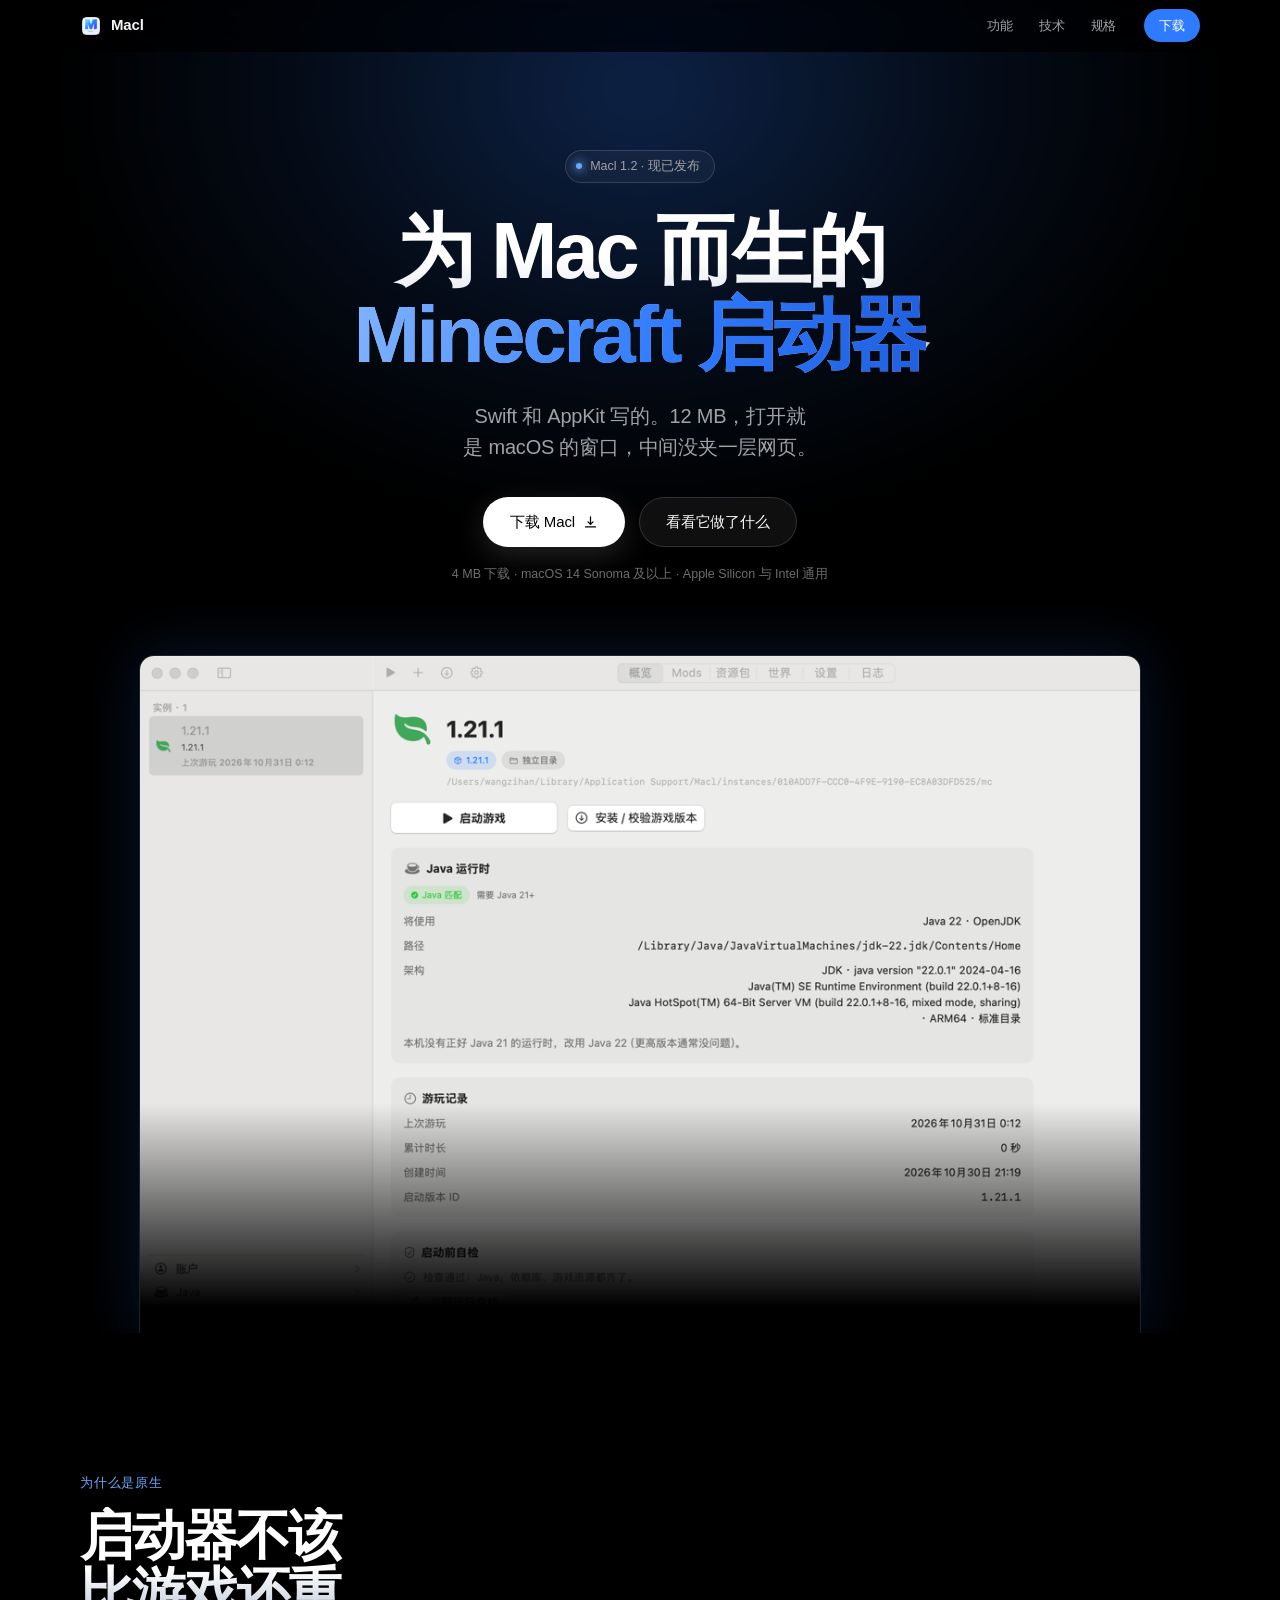
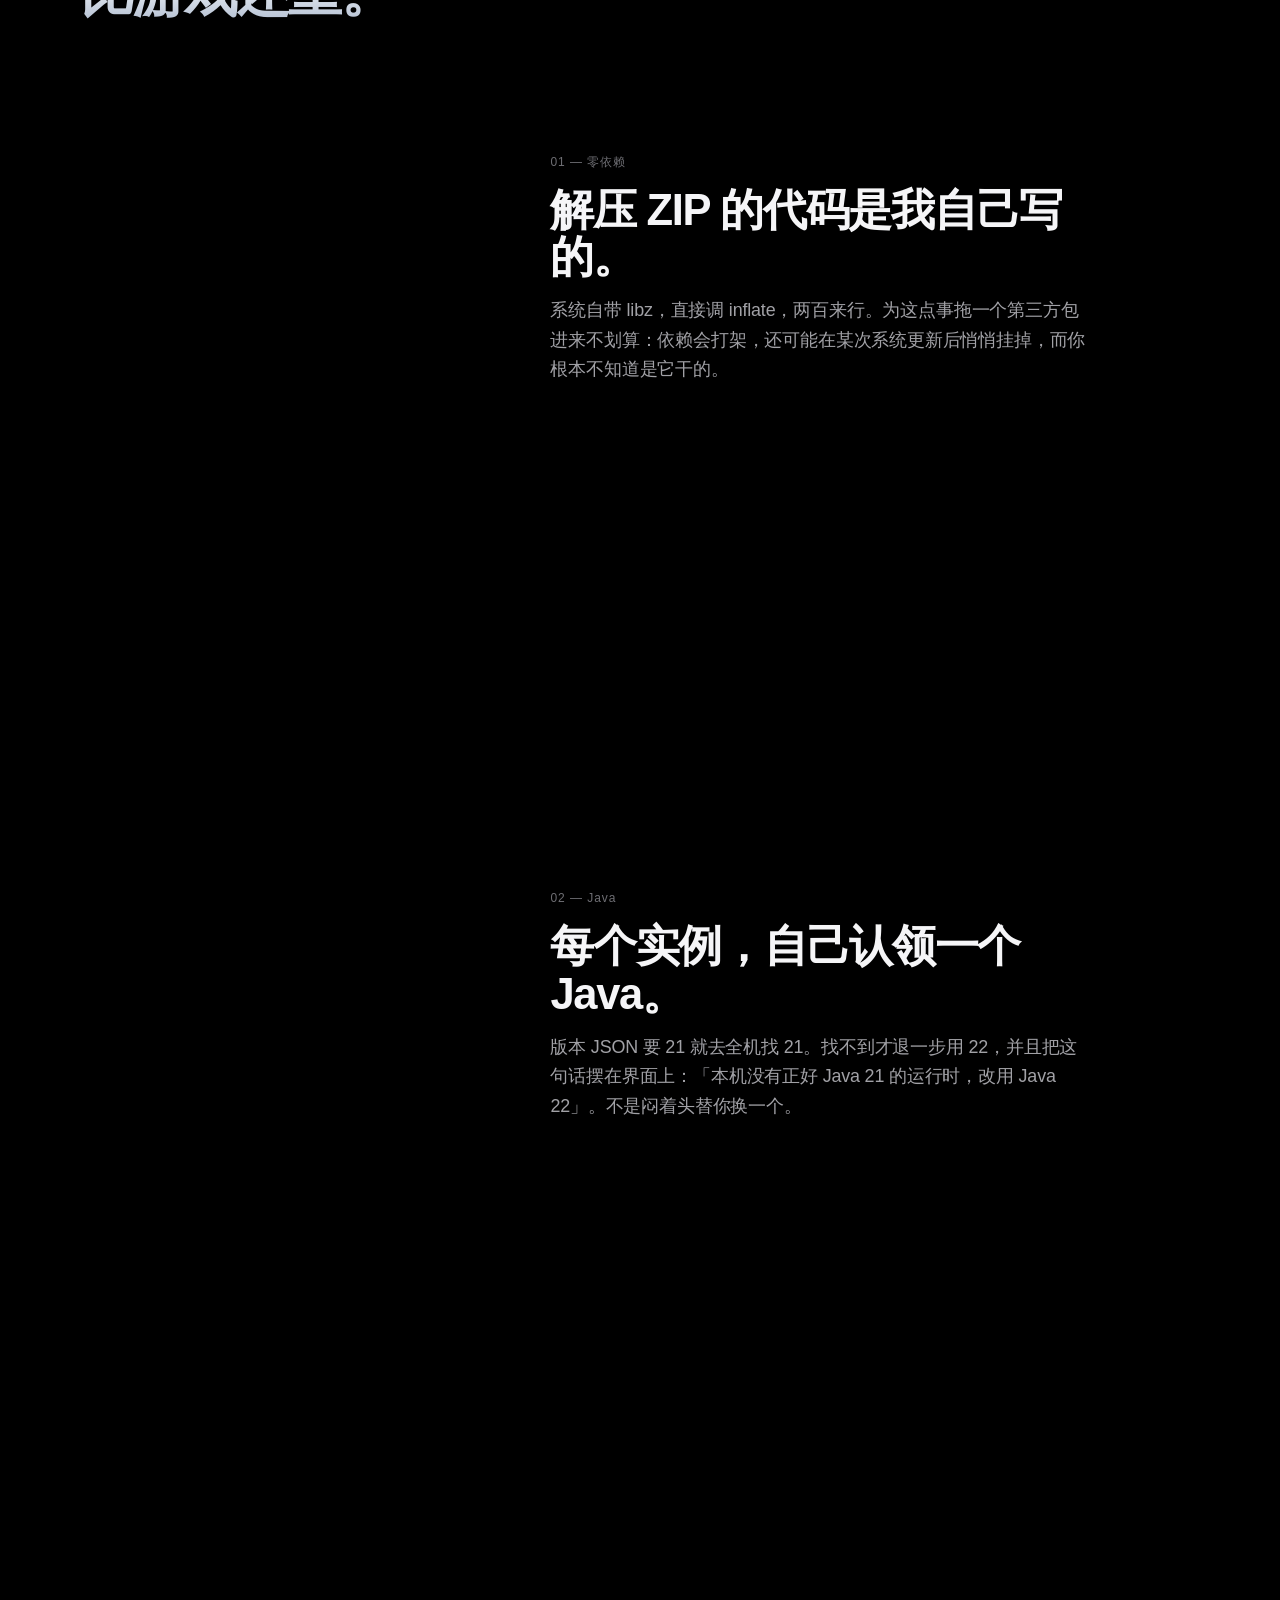
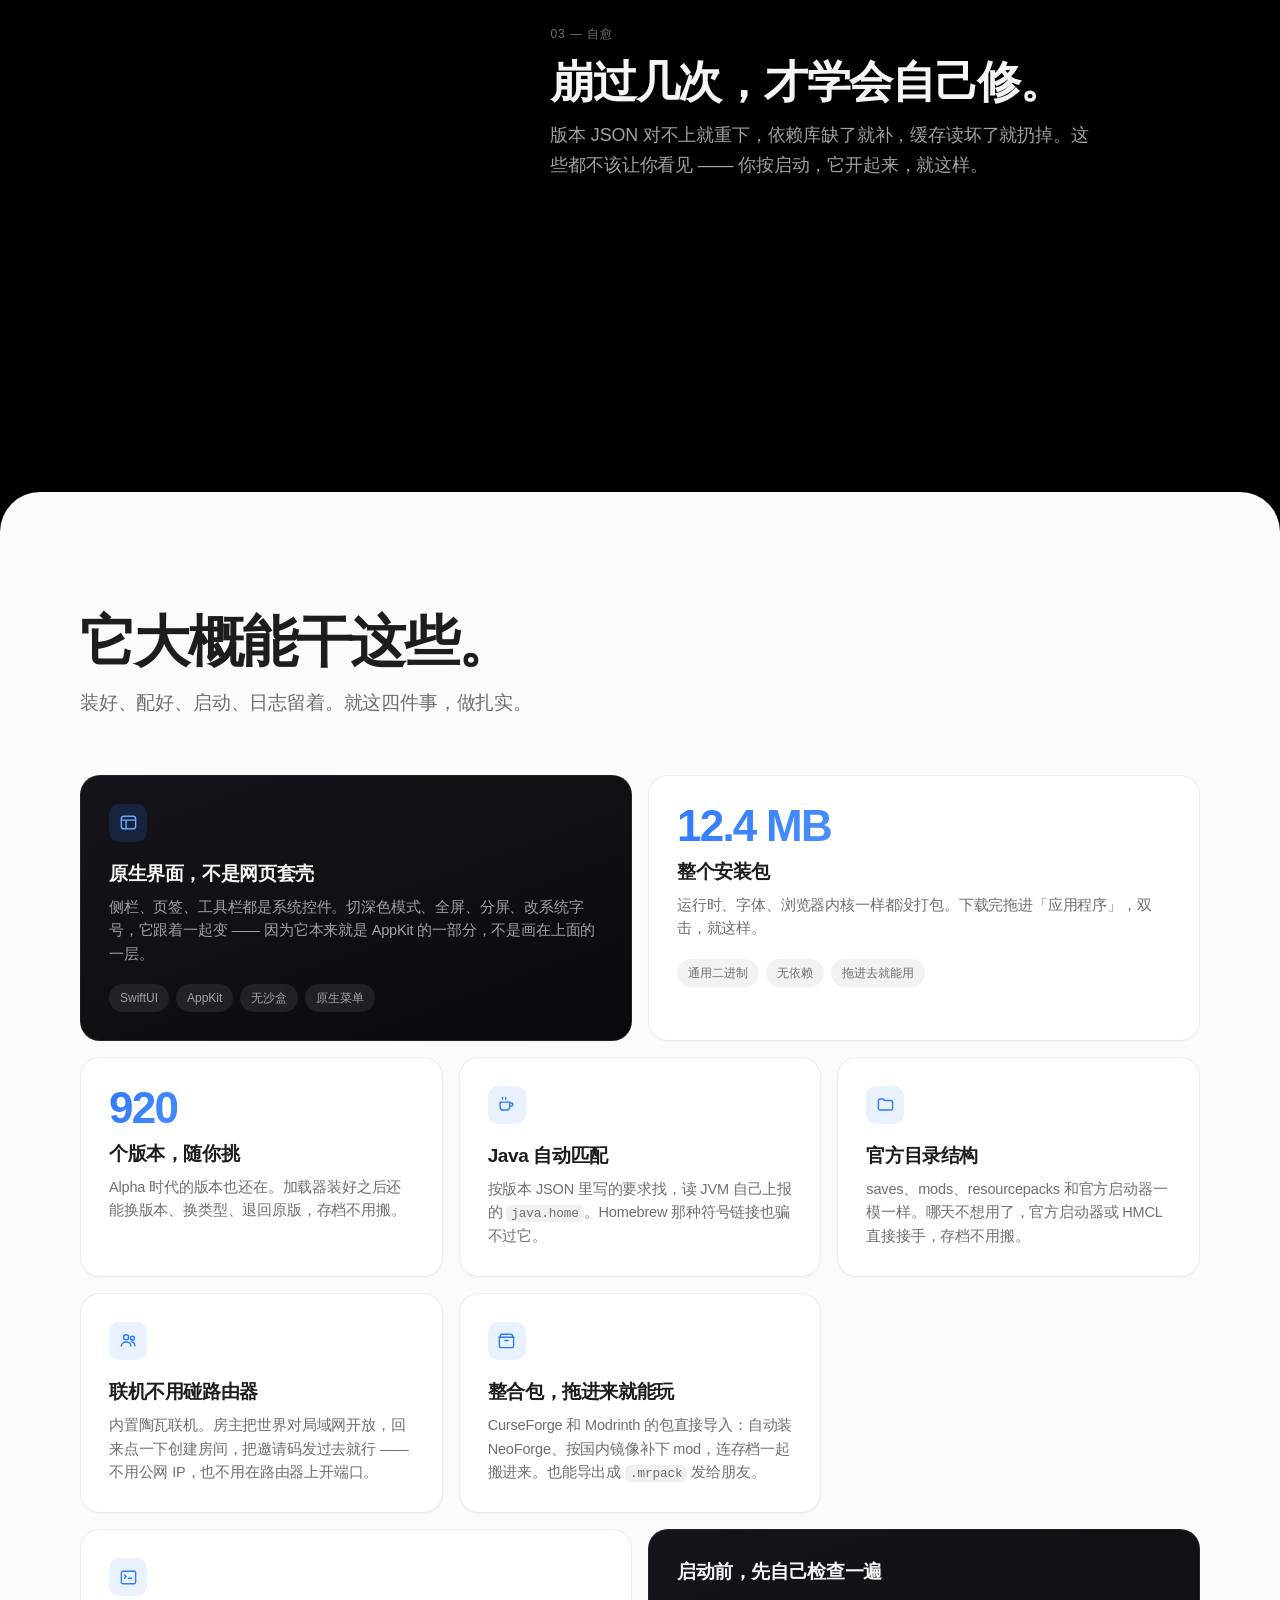
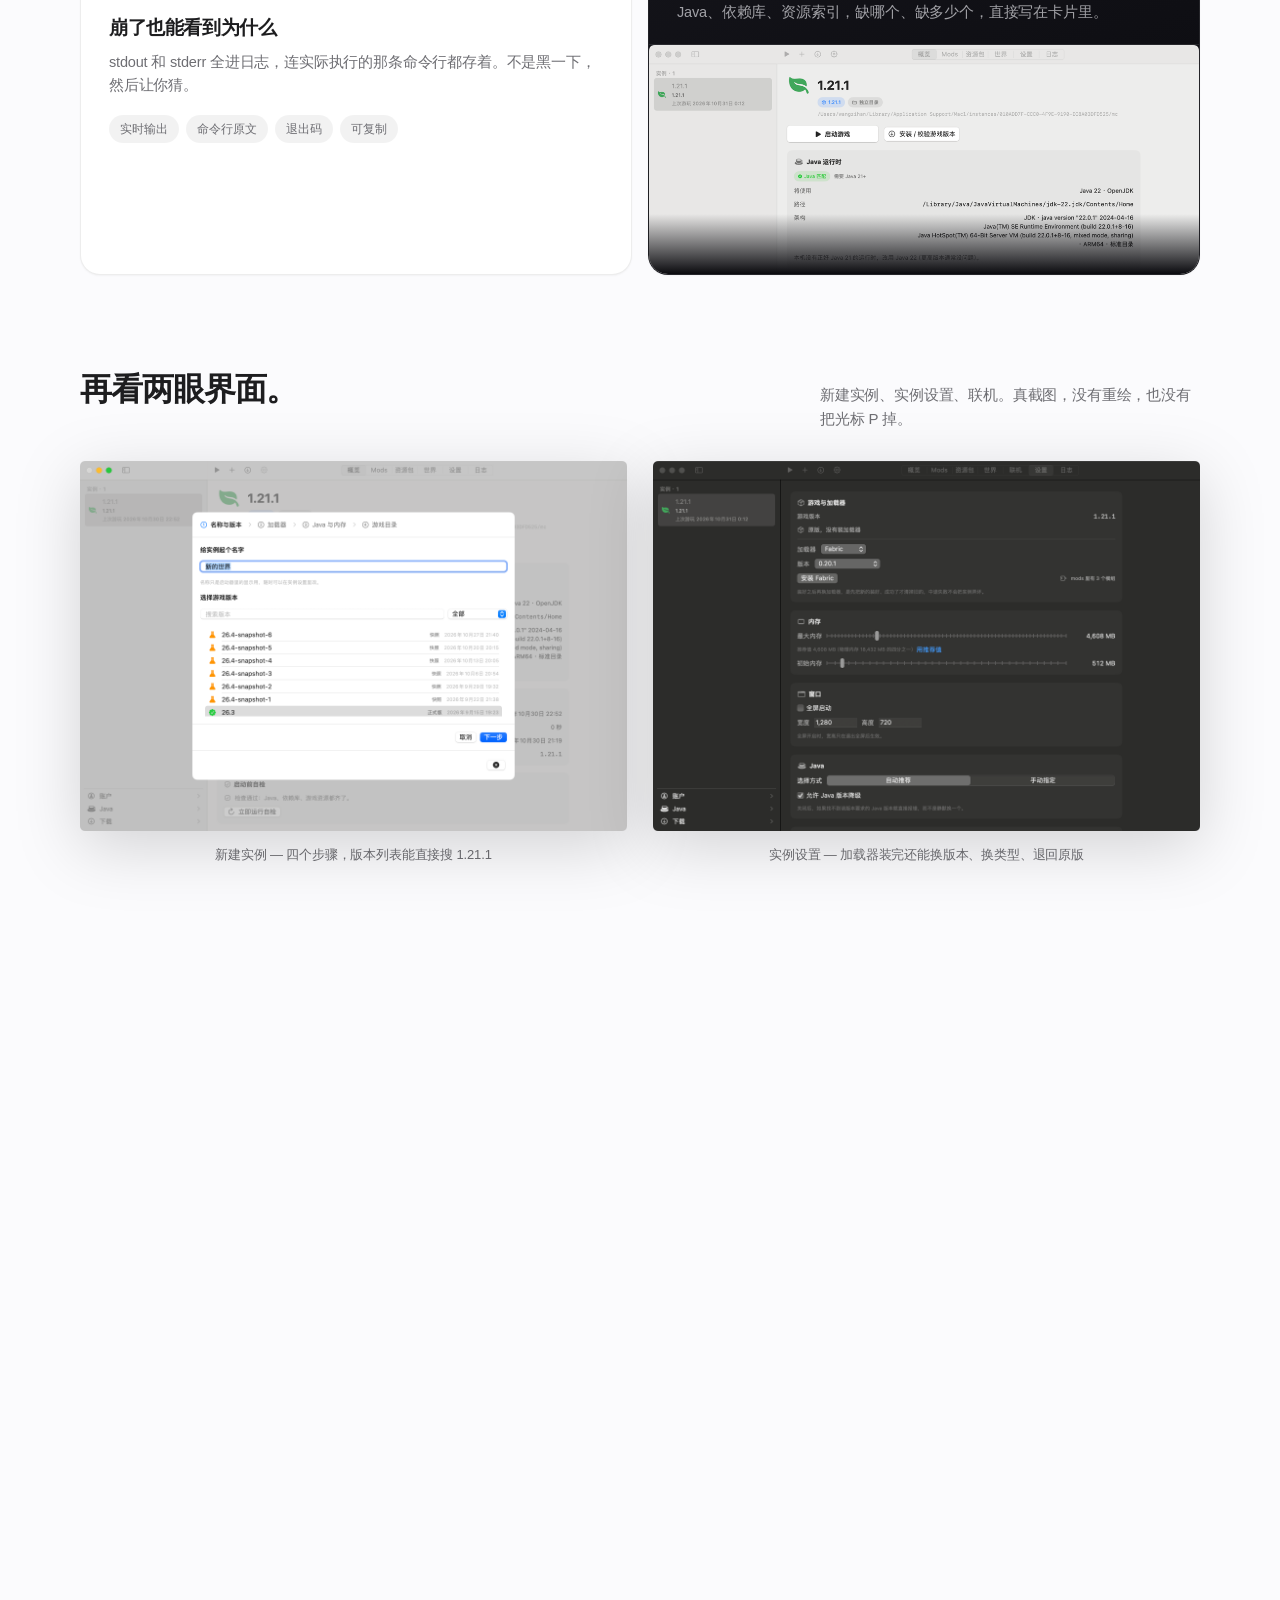
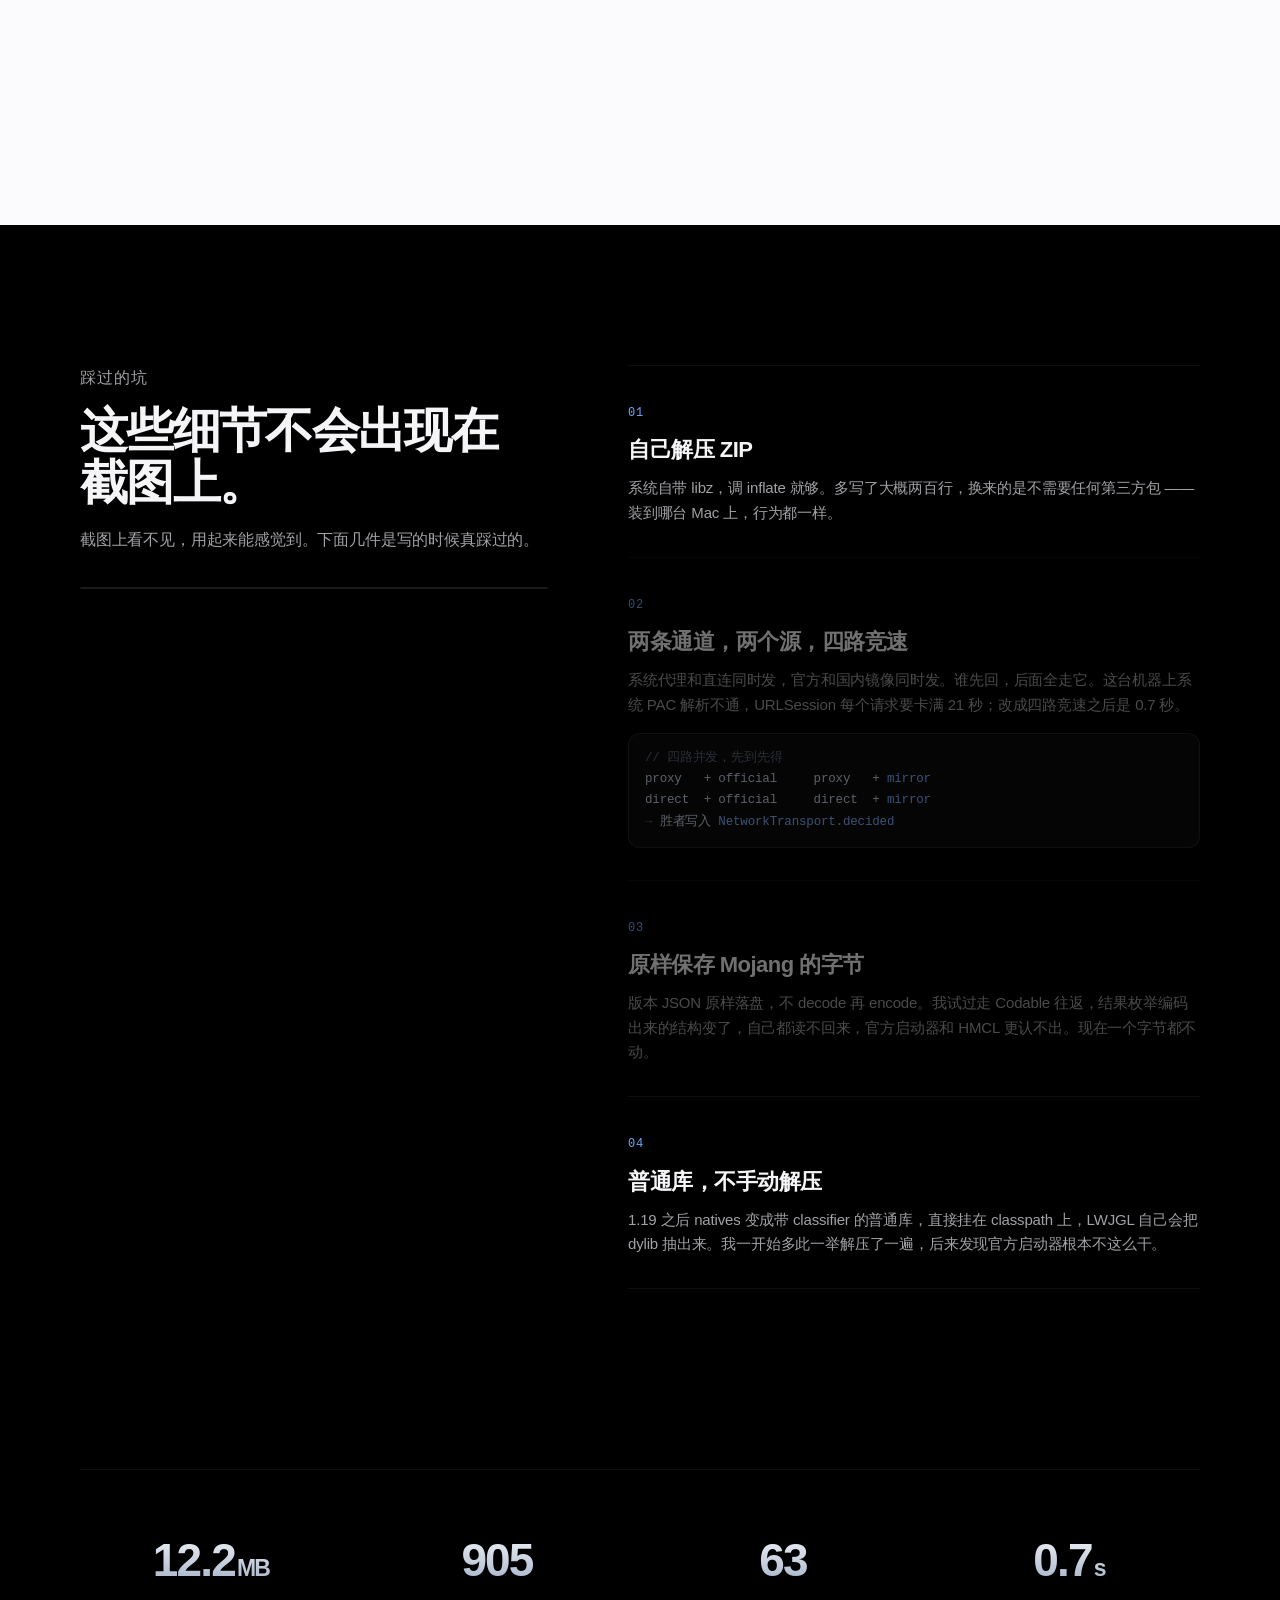
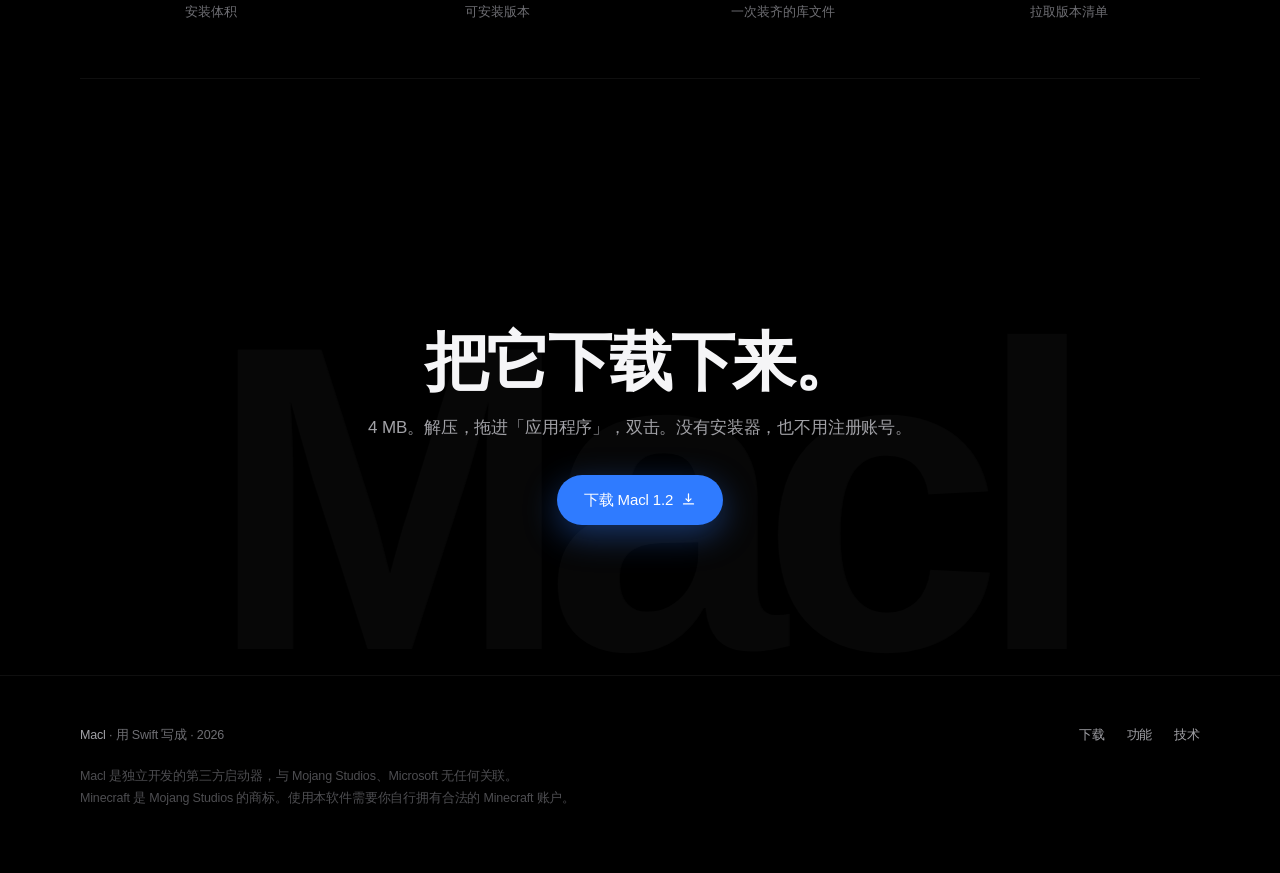
==== index.html @ edbc3cf9 "发 1.2：整合包导入导出、国内下载链路重做、负种子崩溃修复 - 新增整合包导入（CurseForge zip / Modrinth mrpack）与导出（备份 zip / .mrpack） - 依赖" ====
<!DOCTYPE html>
<html lang="zh-CN" class="no-js">
<head>
<meta charset="utf-8">
<script>document.documentElement.classList.remove("no-js");</script>
<meta name="viewport" content="width=device-width, initial-scale=1">
<title>Macl — 为 Mac 而生的 Minecraft 启动器</title>
<meta name="description" content="Mac 上的 Minecraft 启动器，Swift + AppKit 写的。12 MB，自动配 Java，官方与国内镜像双源下载。">
<meta name="theme-color" content="#000000">
<meta property="og:title" content="Macl — 为 Mac 而生的 Minecraft 启动器">
<meta property="og:description" content="Swift 和 AppKit 写的，12 MB。下载解压就能用。">
<meta property="og:image" content="https://apple-pc.github.io/macl/assets/icon.png">
<meta property="og:url" content="https://apple-pc.github.io/macl/">
<link rel="canonical" href="https://apple-pc.github.io/macl/">
<meta property="og:type" content="website">
<link rel="icon" href="assets/icon.png">
<link rel="apple-touch-icon" href="assets/icon.png">
<link rel="stylesheet" href="assets/style.css?v=4">
</head>
<body>

<nav class="nav" id="nav">
  <div class="wrap">
    <a class="nav-brand" href="./">
      <img src="assets/icon.png" alt="Macl 图标">
      <span>Macl</span>
    </a>
    <div class="nav-links">
      <a href="#features">功能</a>
      <a href="#tech">技术</a>
      <a href="#numbers">规格</a>
    </div>
    <a class="nav-cta" href="download/">下载</a>
  </div>
</nav>

<!-- ============================================================ 首屏 -->
<header class="hero">
  <div class="hero-glow"></div>

  <div class="wrap">
    <div class="hero-inner">
      <span class="badge rise" style="--d:0ms"><i class="dot"></i>Macl 1.2 · 现已发布</span>
      <h1 class="rise" style="--d:80ms">为 Mac 而生的<br><em>Minecraft 启动器</em></h1>
      <p class="lede rise" style="--d:170ms">
        Swift 和 AppKit 写的。12 MB，打开就是 macOS 的窗口，中间没夹一层网页。
      </p>
      <div class="hero-actions rise" style="--d:260ms">
        <a class="btn btn-primary" href="download/">
          下载 Macl
          <svg viewBox="0 0 24 24" fill="none" stroke="currentColor" stroke-width="2" stroke-linecap="round" stroke-linejoin="round"><path d="M12 3v12m0 0 4-4m-4 4-4-4"/><path d="M4 19h16"/></svg>
        </a>
        <a class="btn btn-ghost" href="#features">看看它做了什么</a>
      </div>
      <p class="hero-meta rise" style="--d:340ms">4 MB 下载 · macOS 14 Sonoma 及以上 · Apple Silicon 与 Intel 通用</p>
    </div>
  </div>

  <div class="hero-stage">
    <div class="app-window">
      <img src="assets/shot-overview.png" width="2240" height="1516"
           alt="Macl 实例概览界面：启动按钮、Java 运行时状态与启动前自检">
    </div>
  </div>
</header>

<!-- ============================================================ 大字陈述 -->
<section class="statement">
  <div class="wrap">
    <div class="statement-sticky">
      <p class="kicker">为什么是原生</p>
      <h2>启动器不该<br>比游戏还重。</h2>
    </div>

    <div class="claims">
      <article class="claim" data-reveal>
        <span class="num">01 — 零依赖</span>
        <h3>解压 ZIP 的代码是我自己写的。</h3>
        <p>系统自带 libz，直接调 inflate，两百来行。为这点事拖一个第三方包进来不划算：依赖会打架，还可能在某次系统更新后悄悄挂掉，而你根本不知道是它干的。</p>
      </article>

      <article class="claim" data-reveal>
        <span class="num">02 — Java</span>
        <h3>每个实例，自己认领一个 Java。</h3>
        <p>版本 JSON 要 21 就去全机找 21。找不到才退一步用 22，并且把这句话摆在界面上：「本机没有正好 Java 21 的运行时，改用 Java 22」。不是闷着头替你换一个。</p>
      </article>

      <article class="claim" data-reveal>
        <span class="num">03 — 自愈</span>
        <h3>崩过几次，才学会自己修。</h3>
        <p>版本 JSON 对不上就重下，依赖库缺了就补，缓存读坏了就扔掉。这些都不该让你看见 —— 你按启动，它开起来，就这样。</p>
      </article>
    </div>
  </div>
</section>

<!-- ============================================================ 功能 -->
<section class="features" id="features">
  <div class="wrap">
    <h2 data-reveal>它大概能干这些。</h2>
    <p class="sub" data-reveal style="--delay:80ms">
      装好、配好、启动、日志留着。就这四件事，做扎实。
    </p>

    <div class="bento">
      <article class="card card-wide dark" data-reveal>
        <div class="card-ico">
          <svg viewBox="0 0 24 24" fill="none" stroke="currentColor" stroke-width="1.8" stroke-linecap="round"><rect x="3" y="4" width="18" height="16" rx="3"/><path d="M3 9h18M9 9v11"/></svg>
        </div>
        <h3>原生界面，不是网页套壳</h3>
        <p class="card-text">
          侧栏、页签、工具栏都是系统控件。切深色模式、全屏、分屏、改系统字号，它跟着一起变 ——
          因为它本来就是 AppKit 的一部分，不是画在上面的一层。
        </p>
        <div class="tag-row">
          <span class="tag">SwiftUI</span>
          <span class="tag">AppKit</span>
          <span class="tag">无沙盒</span>
          <span class="tag">原生菜单</span>
        </div>
      </article>

      <article class="card card-wide" data-reveal style="--delay:80ms">
        <div class="card-num"><span data-target="12.4" data-decimals="1">0</span> MB</div>
        <h3>整个安装包</h3>
        <p class="card-text">
          运行时、字体、浏览器内核一样都没打包。下载完拖进「应用程序」，双击，就这样。
        </p>
        <div class="tag-row">
          <span class="tag">通用二进制</span>
          <span class="tag">无依赖</span>
          <span class="tag">拖进去就能用</span>
        </div>
      </article>

      <article class="card" data-reveal>
        <div class="card-num"><span data-target="921">0</span></div>
        <h3>个版本，随你挑</h3>
        <p class="card-text">Alpha 时代的版本也还在。加载器装好之后还能换版本、换类型、退回原版，存档不用搬。</p>
      </article>

      <article class="card" data-reveal style="--delay:80ms">
        <div class="card-ico">
          <svg viewBox="0 0 24 24" fill="none" stroke="currentColor" stroke-width="1.8" stroke-linecap="round" stroke-linejoin="round"><path d="M4 9h12v6a4 4 0 0 1-4 4H8a4 4 0 0 1-4-4V9Z"/><path d="M16 10h2a2 2 0 1 1 0 4h-2"/><path d="M7 3v2M11 3v2"/></svg>
        </div>
        <h3>Java 自动匹配</h3>
        <p class="card-text">按版本 JSON 里写的要求找，读 JVM 自己上报的 <code>java.home</code>。Homebrew 那种符号链接也骗不过它。</p>
      </article>

      <article class="card" data-reveal style="--delay:160ms">
        <div class="card-ico">
          <svg viewBox="0 0 24 24" fill="none" stroke="currentColor" stroke-width="1.8" stroke-linecap="round" stroke-linejoin="round"><path d="M3 7a2 2 0 0 1 2-2h4l2 2h8a2 2 0 0 1 2 2v8a2 2 0 0 1-2 2H5a2 2 0 0 1-2-2V7Z"/></svg>
        </div>
        <h3>官方目录结构</h3>
        <p class="card-text">saves、mods、resourcepacks 和官方启动器一模一样。哪天不想用了，官方启动器或 HMCL 直接接手，存档不用搬。</p>
      </article>

      <article class="card" data-reveal style="--delay:160ms">
        <div class="card-ico">
          <svg viewBox="0 0 24 24" fill="none" stroke="currentColor" stroke-width="1.8" stroke-linecap="round" stroke-linejoin="round"><circle cx="9" cy="8" r="3.2"/><path d="M3 19c0-3 2.7-5 6-5s6 2 6 5"/><circle cx="17" cy="9" r="2.4"/><path d="M15.5 13.6c2.8.3 4.5 2.2 4.5 4.9"/></svg>
        </div>
        <h3>联机不用碰路由器</h3>
        <p class="card-text">内置陶瓦联机。房主把世界对局域网开放，回来点一下创建房间，把邀请码发过去就行 —— 不用公网 IP，也不用在路由器上开端口。</p>
      </article>

      <article class="card" data-reveal style="--delay:160ms">
        <div class="card-ico">
          <svg viewBox="0 0 24 24" fill="none" stroke="currentColor" stroke-width="1.8" stroke-linecap="round" stroke-linejoin="round"><path d="M21 8v11a2 2 0 0 1-2 2H5a2 2 0 0 1-2-2V8"/><path d="M3 8l2.5-4h13L21 8"/><path d="M3 8h18"/><path d="M10 12h4"/></svg>
        </div>
        <h3>整合包，拖进来就能玩</h3>
        <p class="card-text">CurseForge 和 Modrinth 的包直接导入：自动装 NeoForge、按国内镜像补下 mod，连存档一起搬进来。也能导出成 <code>.mrpack</code> 发给朋友。</p>
      </article>

      <article class="card card-wide" data-reveal>
        <div class="card-ico">
          <svg viewBox="0 0 24 24" fill="none" stroke="currentColor" stroke-width="1.8" stroke-linecap="round" stroke-linejoin="round"><rect x="3" y="4" width="18" height="16" rx="2"/><path d="m7 9 2 2-2 2M12 13h4"/></svg>
        </div>
        <h3>崩了也能看到为什么</h3>
        <p class="card-text">stdout 和 stderr 全进日志，连实际执行的那条命令行都存着。不是黑一下，然后让你猜。</p>
        <div class="tag-row">
          <span class="tag">实时输出</span>
          <span class="tag">命令行原文</span>
          <span class="tag">退出码</span>
          <span class="tag">可复制</span>
        </div>
      </article>

      <article class="card card-wide dark" data-reveal style="--delay:80ms">
        <h3 style="margin-bottom:14px">启动前，先自己检查一遍</h3>
        <p class="card-text" style="margin-bottom:0">
          Java、依赖库、资源索引，缺哪个、缺多少个，直接写在卡片里。
        </p>
        <div class="card-shot">
          <img src="assets/shot-overview.png" width="2240" height="1516" alt="启动前自检" loading="lazy">
        </div>
      </article>
    </div>

    <div class="gallery">
      <div class="gallery-head">
        <h3 data-reveal>再看两眼界面。</h3>
        <p data-reveal style="--delay:70ms">新建实例、实例设置、联机。真截图，没有重绘，也没有把光标 P 掉。</p>
      </div>
      <div class="gallery-grid">
        <figure class="shot" data-reveal>
          <img src="assets/shot-versions.png" width="2240" height="1516"
               alt="新建实例向导：填写实例名称、选择游戏版本，列表同时显示快照与正式版" loading="lazy">
          <figcaption>新建实例 — 四个步骤，版本列表能直接搜 1.21.1</figcaption>
        </figure>
        <figure class="shot" data-reveal style="--delay:90ms">
          <img src="assets/shot-settings.png" width="2240" height="1516"
               alt="实例设置：顶部是游戏与加载器，可以更换加载器版本或移除；下面是内存、窗口、Java 与游戏目录" loading="lazy">
          <figcaption>实例设置 — 加载器装完还能换版本、换类型、退回原版</figcaption>
        </figure>
        <figure class="shot shot-wide" data-reveal>
          <img src="assets/shot-online.png" width="2240" height="1516"
               alt="联机页：创建房间、加入房间，以及两边版本要对得上的提示" loading="lazy">
          <figcaption>联机 — 陶瓦 P2P，不用公网 IP，也不用在路由器上开端口</figcaption>
        </figure>
      </div>
    </div>
  </div>
</section>

<!-- ============================================================ 技术 -->
<section class="tech" id="tech">
  <div class="wrap">
    <div class="tech-grid">
      <div class="tech-left">
        <p class="kicker">踩过的坑</p>
        <h2>这些细节不会出现在截图上。</h2>
        <p>截图上看不见，用起来能感觉到。下面几件是写的时候真踩过的。</p>
        <div class="tech-progress"><i></i></div>
      </div>

      <div class="tech-list">
        <article class="tech-item">
          <span class="idx">01</span>
          <h3>自己解压 ZIP</h3>
          <p>系统自带 libz，调 inflate 就够。多写了大概两百行，换来的是不需要任何第三方包 —— 装到哪台 Mac 上，行为都一样。</p>
        </article>

        <article class="tech-item">
          <span class="idx">02</span>
          <h3>两条通道，两个源，四路竞速</h3>
          <p>系统代理和直连同时发，官方和国内镜像同时发。谁先回，后面全走它。这台机器上系统 PAC 解析不通，URLSession 每个请求要卡满 21 秒；改成四路竞速之后是 0.7 秒。</p>
          <div class="code"><span class="c">// 四路并发，先到先得</span>
proxy   + official     proxy   + <span class="k">mirror</span>
direct  + official     direct  + <span class="k">mirror</span>
<span class="c">→</span> 胜者写入 <span class="k">NetworkTransport.decided</span></div>
        </article>

        <article class="tech-item">
          <span class="idx">03</span>
          <h3>原样保存 Mojang 的字节</h3>
          <p>版本 JSON 原样落盘，不 decode 再 encode。我试过走 Codable 往返，结果枚举编码出来的结构变了，自己都读不回来，官方启动器和 HMCL 更认不出。现在一个字节都不动。</p>
        </article>

        <article class="tech-item">
          <span class="idx">04</span>
          <h3>普通库，不手动解压</h3>
          <p>1.19 之后 natives 变成带 classifier 的普通库，直接挂在 classpath 上，LWJGL 自己会把 dylib 抽出来。我一开始多此一举解压了一遍，后来发现官方启动器根本不这么干。</p>
        </article>
      </div>
    </div>
  </div>
</section>

<!-- ============================================================ 数字 -->
<section class="numbers" id="numbers">
  <div class="wrap">
    <div class="num-grid">
      <div class="num-cell">
        <div class="v"><span data-target="12.4" data-decimals="1">0</span><small>MB</small></div>
        <div class="l">安装体积</div>
      </div>
      <div class="num-cell">
        <div class="v"><span data-target="921">0</span></div>
        <div class="l">可安装版本</div>
      </div>
      <div class="num-cell">
        <div class="v"><span data-target="64">0</span></div>
        <div class="l">一次装齐的库文件</div>
      </div>
      <div class="num-cell">
        <div class="v"><span data-target="0.7" data-decimals="1">0</span><small>s</small></div>
        <div class="l">拉取版本清单</div>
      </div>
    </div>
  </div>
</section>

<!-- ============================================================ CTA -->
<section class="cta">
  <div class="cta-watermark">Macl</div>
  <div class="wrap-narrow">
    <h2 data-reveal>把它下载下来。</h2>
    <p data-reveal style="--delay:80ms">4 MB。解压，拖进「应用程序」，双击。没有安装器，也不用注册账号。</p>
    <a class="btn btn-blue" href="download/" data-reveal style="--delay:150ms">
      下载 Macl 1.2
      <svg viewBox="0 0 24 24" fill="none" stroke="currentColor" stroke-width="2" stroke-linecap="round" stroke-linejoin="round"><path d="M12 3v12m0 0 4-4m-4 4-4-4"/><path d="M4 19h16"/></svg>
    </a>
  </div>
</section>

<footer class="footer">
  <div class="wrap">
    <div class="row">
      <div>
        <strong style="color:var(--dim);font-weight:500">Macl</strong> · 用 Swift 写成 · 2026
      </div>
      <div style="display:flex;gap:22px">
        <a href="download/">下载</a>
        <a href="#features">功能</a>
        <a href="#tech">技术</a>
      </div>
    </div>
    <p class="sep">
      Macl 是独立开发的第三方启动器，与 Mojang Studios、Microsoft 无任何关联。<br>
      Minecraft 是 Mojang Studios 的商标。使用本软件需要你自行拥有合法的 Minecraft 账户。
    </p>
  </div>
</footer>

<script src="assets/main.js?v=4" defer></script>
</body>
</html>
---- assets/style.css ----
/* ==========================================================================
   Macl — 站点样式
   深色为主，SF Pro / 苹方，大字号收紧字距，克制的动效。
   ========================================================================== */

:root {
  --black: #000;
  --near: #08080a;
  --panel: #0d0d10;
  --panel-2: #131318;
  --ink: #f5f5f7;
  --dim: #a1a1a6;
  --dimmer: #6e6e73;
  --blue: #2f7bff;
  --blue-soft: #6aa8ff;
  --line: rgba(255, 255, 255, 0.1);
  --line-soft: rgba(255, 255, 255, 0.06);
  --paper: #fbfbfd;
  --paper-ink: #1d1d1f;
  --paper-dim: #6e6e73;
  --radius: 20px;
  --ease: cubic-bezier(0.22, 1, 0.36, 1);
  --font: "SF Pro Display", "SF Pro Text", -apple-system, BlinkMacSystemFont,
    "PingFang SC", "Hiragino Sans GB", "Helvetica Neue", Arial, sans-serif;
  --mono: "SF Mono", ui-monospace, "JetBrains Mono", Menlo, monospace;
}

* { box-sizing: border-box; margin: 0; padding: 0; }

html {
  scroll-behavior: smooth;
  -webkit-text-size-adjust: 100%;
}

/* 固定导航高 52px，锚点跳转要留出位置 */
section[id], [id="java"] { scroll-margin-top: 76px; }

body {
  background: var(--black);
  color: var(--ink);
  font-family: var(--font);
  font-size: 17px;
  line-height: 1.5;
  letter-spacing: -0.01em;
  -webkit-font-smoothing: antialiased;
  -moz-osx-font-smoothing: grayscale;
  overflow-x: hidden;
}

::selection { background: rgba(47, 123, 255, 0.35); color: #fff; }

img { display: block; max-width: 100%; }
a { color: inherit; text-decoration: none; }

.wrap { width: min(1120px, calc(100% - 48px)); margin-inline: auto; }
.wrap-narrow { width: min(860px, calc(100% - 48px)); margin-inline: auto; }

/* ---------------------------------------------------------------- 导航 */

.nav {
  position: fixed;
  inset: 0 0 auto 0;
  z-index: 100;
  height: 52px;
  display: flex;
  align-items: center;
  /* 深色实底：站点同时有纯黑与浅白区段，半透明会让导航在浅色区上糊成一片 */
  background: rgba(0, 0, 0, 0.74);
  backdrop-filter: saturate(180%) blur(20px);
  -webkit-backdrop-filter: saturate(180%) blur(20px);
  border-bottom: 1px solid transparent;
  transition: background 0.4s var(--ease), border-color 0.4s var(--ease);
}
.nav.scrolled {
  background: rgba(0, 0, 0, 0.9);
  border-bottom-color: var(--line-soft);
}
.nav .wrap { display: flex; align-items: center; gap: 28px; }
.nav-brand {
  display: flex; align-items: center; gap: 9px;
  font-weight: 600; font-size: 15px; letter-spacing: -0.01em;
}
.nav-brand img { width: 22px; height: 22px; border-radius: 6px; }
.nav-links { display: flex; gap: 26px; margin-left: auto; }
.nav-links a {
  font-size: 13px; color: var(--dim);
  transition: color 0.25s var(--ease);
}
.nav-links a:hover { color: var(--ink); }
.nav-cta {
  font-size: 13px;
  padding: 7px 15px;
  border-radius: 980px;
  background: var(--blue);
  color: #fff;
  font-weight: 500;
  transition: transform 0.3s var(--ease), background 0.3s var(--ease);
}
.nav-cta:hover { transform: scale(1.04); background: #4a8dff; }

@media (max-width: 720px) {
  .nav-links { display: none; }
  .nav-cta { margin-left: auto; }
  .hero { padding-top: 118px; }
  .hero h1 { font-size: clamp(28px, 8.4vw, 44px); letter-spacing: -0.03em; }
  .lede { font-size: 15px; }
  .hero-actions { gap: 10px; }
  .btn { padding: 12px 20px; font-size: 14px; }
  .hero-meta { font-size: 11.5px; padding-inline: 10px; }
  .badge { font-size: 11.5px; }
  .hero-stage { margin-top: 46px; width: calc(100% - 24px); }
  .app-window { border-radius: 10px 10px 0 0; }
}

/* ---------------------------------------------------------------- 首屏 */

.hero {
  position: relative;
  padding: 150px 0 0;
  overflow: hidden;
  isolation: isolate;
}

.hero-glow {
  position: absolute;
  top: -360px; left: 50%;
  width: 1200px; height: 900px;
  transform: translateX(-50%);
  background: radial-gradient(
    ellipse at center,
    rgba(47, 123, 255, 0.28) 0%,
    rgba(47, 123, 255, 0.1) 38%,
    transparent 68%
  );
  filter: blur(30px);
  z-index: -1;
  pointer-events: none;
}

.hero-inner {
  text-align: center;
  will-change: transform, opacity;
}

.badge {
  display: inline-flex;
  align-items: center;
  gap: 8px;
  padding: 6px 14px 6px 10px;
  border-radius: 980px;
  border: 1px solid rgba(255, 255, 255, 0.14);
  background: rgba(255, 255, 255, 0.04);
  font-size: 12.5px;
  color: var(--dim);
  letter-spacing: 0;
  margin-bottom: 26px;
}
.badge .dot {
  width: 6px; height: 6px; border-radius: 50%;
  background: var(--blue-soft);
  box-shadow: 0 0 10px 2px rgba(106, 168, 255, 0.7);
  animation: pulse 2.6s ease-in-out infinite;
}
@keyframes pulse {
  0%, 100% { opacity: 1; transform: scale(1); }
  50% { opacity: 0.45; transform: scale(0.82); }
}

.hero h1 {
  font-size: clamp(30px, 6.2vw, 92px);
  line-height: 1.06;
  font-weight: 700;
  letter-spacing: -0.038em;
  overflow-wrap: break-word;
  background: linear-gradient(180deg, #ffffff 30%, #a8b6cd 100%);
  -webkit-background-clip: text;
  background-clip: text;
  color: transparent;
}
.hero h1 em {
  font-style: normal;
  background: linear-gradient(100deg, #7fb3ff 0%, #2f7bff 55%, #1f5fe0 100%);
  -webkit-background-clip: text;
  background-clip: text;
  color: transparent;
}

.lede {
  margin: 24px auto 0;
  max-width: 620px;
  font-size: clamp(16px, 1.6vw, 20px);
  line-height: 1.55;
  color: var(--dim);
  letter-spacing: -0.011em;
  text-wrap: balance;
}

.hero-actions {
  margin-top: 34px;
  display: flex;
  gap: 14px;
  justify-content: center;
  flex-wrap: wrap;
}

.btn {
  display: inline-flex;
  align-items: center;
  gap: 8px;
  padding: 13px 26px;
  border-radius: 980px;
  font-size: 15px;
  font-weight: 500;
  letter-spacing: -0.01em;
  border: 1px solid transparent;
  cursor: pointer;
  transition: transform 0.35s var(--ease), background 0.3s var(--ease),
    box-shadow 0.35s var(--ease), border-color 0.3s var(--ease);
}
.btn-primary {
  background: #fff;
  color: #000;
  box-shadow: 0 8px 30px rgba(255, 255, 255, 0.14);
}
.btn-primary:hover {
  transform: translateY(-2px) scale(1.02);
  box-shadow: 0 14px 44px rgba(255, 255, 255, 0.22);
}
.btn-ghost {
  background: rgba(255, 255, 255, 0.06);
  border-color: rgba(255, 255, 255, 0.14);
  color: var(--ink);
}
.btn-ghost:hover {
  background: rgba(255, 255, 255, 0.12);
  transform: translateY(-2px);
}
.btn-blue {
  background: var(--blue);
  color: #fff;
  box-shadow: 0 10px 34px rgba(47, 123, 255, 0.4);
}
.btn-blue:hover {
  transform: translateY(-2px) scale(1.02);
  background: #4a8dff;
  box-shadow: 0 16px 48px rgba(47, 123, 255, 0.5);
}
.btn svg { width: 15px; height: 15px; }

.hero-meta {
  margin-top: 18px;
  font-size: 12.5px;
  color: var(--dimmer);
  letter-spacing: 0;
}

/* 产品窗口 */
.hero-stage {
  position: relative;
  margin: 72px auto 0;
  width: min(1000px, calc(100% - 32px));
  will-change: transform;
}
.hero-stage::after {
  content: "";
  position: absolute;
  left: 0; right: 0; bottom: -1px;
  height: 34%;
  background: linear-gradient(to bottom, transparent, var(--black) 88%);
  pointer-events: none;
  z-index: 2;
}
.app-window {
  position: relative;
  border-radius: 14px 14px 0 0;
  overflow: hidden;
  box-shadow:
    0 0 0 1px rgba(255, 255, 255, 0.1),
    0 -2px 60px rgba(47, 123, 255, 0.18),
    0 50px 120px rgba(0, 0, 0, 0.9);
  transform-origin: top center;
  will-change: transform;
}
.app-window img { width: 100%; height: auto; }
.app-window .chrome {
  height: 30px;
  background: #1c1c1e;
  display: flex;
  align-items: center;
  gap: 7px;
  padding-inline: 13px;
  border-bottom: 1px solid rgba(0, 0, 0, 0.6);
}
.chrome i {
  width: 10px; height: 10px; border-radius: 50%;
  display: block;
}
.chrome i:nth-child(1) { background: #ff5f57; }
.chrome i:nth-child(2) { background: #febc2e; }
.chrome i:nth-child(3) { background: #28c840; }

/* ---------------------------------------------------------------- 大字陈述 */

.statement { padding: 140px 0 60px; }

.statement-sticky {
  position: sticky;
  top: 110px;
  z-index: 1;
  pointer-events: none;
}
.kicker {
  font-size: 13px;
  font-weight: 500;
  letter-spacing: 0.06em;
  text-transform: uppercase;
  color: var(--blue-soft);
  margin-bottom: 14px;
}
.statement-sticky h2 {
  font-size: clamp(34px, 4.2vw, 56px);
  font-weight: 700;
  letter-spacing: -0.035em;
  line-height: 1.06;
  max-width: 440px;
  background: linear-gradient(180deg, #ffffff 55%, #b6c2d4 100%);
  -webkit-background-clip: text;
  background-clip: text;
  color: transparent;
}

.claims { padding-left: 0; margin-top: -120px; }
.claim {
  padding: 28vh 0;
  max-width: 540px;
  margin-left: 42%;
}

@media (max-width: 900px) {
  .statement-sticky { position: static; margin-bottom: 40px; }
  .claims { margin-top: 0; }
  .claim { margin-left: 0; max-width: 100%; padding: 56px 0; }
}
.claim h3 {
  font-size: clamp(28px, 3.4vw, 44px);
  font-weight: 600;
  letter-spacing: -0.03em;
  line-height: 1.1;
  margin-bottom: 14px;
}
.claim p {
  font-size: clamp(15px, 1.4vw, 18px);
  color: var(--dim);
  line-height: 1.65;
}
.claim .num {
  display: block;
  font-size: 12px;
  font-variant-numeric: tabular-nums;
  color: var(--dimmer);
  letter-spacing: 0.08em;
  margin-bottom: 16px;
}

/* ---------------------------------------------------------------- 功能 */

.features {
  padding: 120px 0 140px;
  background: var(--paper);
  color: var(--paper-ink);
  border-radius: 40px 40px 0 0;
}
.features h2 {
  font-size: clamp(32px, 4.4vw, 56px);
  font-weight: 700;
  letter-spacing: -0.035em;
  line-height: 1.07;
  max-width: 780px;
  margin-bottom: 16px;
}
.features .sub {
  font-size: clamp(15px, 1.5vw, 19px);
  color: var(--paper-dim);
  max-width: 620px;
  line-height: 1.6;
  margin-bottom: 56px;
}

.bento {
  display: grid;
  grid-template-columns: repeat(6, 1fr);
  gap: 16px;
}
.card {
  grid-column: span 2;
  position: relative;
  border-radius: var(--radius);
  padding: 28px;
  background: #fff;
  border: 1px solid rgba(0, 0, 0, 0.07);
  box-shadow: 0 1px 2px rgba(0, 0, 0, 0.04);
  overflow: hidden;
  transition: transform 0.5s var(--ease), box-shadow 0.5s var(--ease);
}
.card:hover {
  transform: translateY(-4px);
  box-shadow: 0 18px 44px rgba(0, 0, 0, 0.1);
}
.card-wide { grid-column: span 3; }
.card-full { grid-column: span 6; }
.card.dark {
  background: linear-gradient(160deg, #14141a 0%, #0a0a0e 100%);
  color: var(--ink);
  border-color: rgba(255, 255, 255, 0.08);
}
.card.dark .card-text { color: var(--dim); }

.card h3 {
  font-size: 19px;
  font-weight: 600;
  letter-spacing: -0.02em;
  margin-bottom: 8px;
}
.card-num + h3 { margin-top: 8px; }
.card-text {
  font-size: 14.5px;
  line-height: 1.6;
  color: var(--paper-dim);
}
.card-num {
  font-size: 44px;
  font-weight: 700;
  letter-spacing: -0.04em;
  line-height: 1;
  background: linear-gradient(120deg, #2f7bff, #7fb3ff);
  -webkit-background-clip: text;
  background-clip: text;
  color: transparent;
  margin-bottom: 10px;
  font-variant-numeric: tabular-nums;
}
.card-ico {
  width: 38px; height: 38px;
  border-radius: 10px;
  display: grid; place-items: center;
  margin-bottom: 18px;
  background: rgba(47, 123, 255, 0.1);
  color: var(--blue);
}
.card.dark .card-ico { background: rgba(47, 123, 255, 0.16); color: var(--blue-soft); }
.card-ico svg { width: 19px; height: 19px; }

.card-shot {
  margin: 20px -28px -28px;
  height: 230px;
  overflow: hidden;
  border-top: 1px solid rgba(255, 255, 255, 0.1);
  position: relative;
}
.card-shot::after {
  content: "";
  position: absolute;
  inset: auto 0 0 0;
  height: 60px;
  background: linear-gradient(to bottom, transparent, #0a0a0e);
}
.card-shot img {
  width: 100%;
  height: 100%;
  object-fit: cover;
  object-position: top center;
}

.tag-row { display: flex; flex-wrap: wrap; gap: 7px; margin-top: 18px; }
.tag {
  font-size: 12px;
  padding: 5px 11px;
  border-radius: 980px;
  background: rgba(0, 0, 0, 0.05);
  color: var(--paper-dim);
  letter-spacing: 0;
}
.card.dark .tag { background: rgba(255, 255, 255, 0.08); color: var(--dim); }

@media (max-width: 900px) {
  .card, .card-wide { grid-column: span 6; }
  .card-full { grid-column: span 6; }
}

/* ------------------------------------------------------------ 界面截图 */

.gallery { margin-top: 96px; }
.gallery-head {
  display: flex;
  align-items: baseline;
  justify-content: space-between;
  gap: 28px;
  margin-bottom: 30px;
  flex-wrap: wrap;
}
.gallery-head h3 {
  font-size: clamp(23px, 2.7vw, 32px);
  font-weight: 700;
  letter-spacing: -0.03em;
  line-height: 1.15;
}
.gallery-head p {
  font-size: 15px;
  color: var(--paper-dim);
  line-height: 1.6;
  max-width: 380px;
}
.gallery-grid {
  display: grid;
  grid-template-columns: 1fr 1fr;
  gap: 26px;
}
.shot-wide { grid-column: 1 / -1; }
.shot { margin: 0; }
.shot img {
  width: 100%;
  height: auto;
  display: block;
  /* 截图自带圆角与透明边，用 drop-shadow 跟随轮廓，避免出现矩形底板 */
  filter: drop-shadow(0 16px 32px rgba(0, 0, 0, 0.16));
}
.shot figcaption {
  font-size: 13px;
  line-height: 1.6;
  color: var(--paper-dim);
  text-align: center;
  margin-top: 14px;
}

@media (max-width: 820px) {
  .gallery { margin-top: 64px; }
  .gallery-grid { grid-template-columns: 1fr; gap: 34px; }
  .gallery-head { flex-direction: column; gap: 10px; }
}

/* ---------------------------------------------------------------- 技术 */

.tech {
  padding: 140px 0;
  background: var(--black);
  position: relative;
}
.tech-grid {
  display: grid;
  grid-template-columns: 0.9fr 1.1fr;
  gap: 80px;
  align-items: start;
}
.tech-left { position: sticky; top: 120px; }
.tech-left h2 {
  font-size: clamp(30px, 3.8vw, 48px);
  font-weight: 700;
  letter-spacing: -0.035em;
  line-height: 1.08;
  margin-bottom: 18px;
  max-width: 420px;
}
.tech-left p { color: var(--dim); font-size: 16px; line-height: 1.65; }
.tech-progress {
  margin-top: 34px;
  height: 2px;
  background: rgba(255, 255, 255, 0.1);
  border-radius: 2px;
  overflow: hidden;
}
.tech-progress i {
  display: block;
  height: 100%;
  width: 0%;
  background: var(--blue);
  transition: width 0.15s linear;
}

.tech-item {
  padding: 32px 0;
  border-top: 1px solid var(--line-soft);
  opacity: 0.46;
  transition: opacity 0.6s var(--ease);
}
.tech-item:last-child { border-bottom: 1px solid var(--line-soft); }
.tech-item.active { opacity: 1; }
.tech-item .idx {
  font-family: var(--mono);
  font-size: 12px;
  color: var(--blue-soft);
  letter-spacing: 0.06em;
}
.tech-item h3 {
  font-size: 22px;
  font-weight: 600;
  letter-spacing: -0.022em;
  margin: 10px 0 10px;
}
.tech-item p { color: var(--dim); font-size: 15px; line-height: 1.62; }

.code {
  margin-top: 16px;
  border-radius: 12px;
  border: 1px solid var(--line);
  background: #0b0b0e;
  padding: 14px 16px;
  font-family: var(--mono);
  font-size: 12.5px;
  line-height: 1.7;
  color: #c8d2e0;
  overflow-x: auto;
  white-space: pre;
}
.code .c { color: #5a6472; }
.code .k { color: #7fb3ff; }
.code .s { color: #8fd6a8; }

@media (max-width: 900px) {
  .tech-grid { grid-template-columns: 1fr; gap: 40px; }
  .tech-left { position: static; }
  .tech-item { opacity: 1; }
}

/* ---------------------------------------------------------------- 数字 */

.numbers { padding: 40px 0 130px; }
.num-grid {
  display: grid;
  grid-template-columns: repeat(4, 1fr);
  gap: 24px;
  padding: 56px 0;
  border-top: 1px solid var(--line-soft);
  border-bottom: 1px solid var(--line-soft);
}
.num-cell { text-align: center; }
.num-cell .v {
  font-size: clamp(30px, 3.6vw, 46px);
  font-weight: 700;
  letter-spacing: -0.04em;
  font-variant-numeric: tabular-nums;
  background: linear-gradient(180deg, #fff, #93a4bf);
  -webkit-background-clip: text;
  background-clip: text;
  color: transparent;
}
.num-cell .v small { font-size: 0.5em; font-weight: 600; margin-left: 2px; }
.num-cell .l {
  margin-top: 8px;
  font-size: 12.5px;
  color: var(--dimmer);
  letter-spacing: 0;
}
@media (max-width: 720px) {
  .num-grid { grid-template-columns: repeat(2, 1fr); gap: 36px 16px; }
}

/* ---------------------------------------------------------------- CTA */

.cta {
  position: relative;
  padding: 120px 0 150px;
  text-align: center;
  overflow: hidden;
}
.cta-watermark {
  position: absolute;
  left: 50%; bottom: -8%;
  transform: translateX(-50%);
  font-size: 34vw;
  font-weight: 800;
  letter-spacing: -0.06em;
  color: rgba(255, 255, 255, 0.028);
  line-height: 0.8;
  pointer-events: none;
  user-select: none;
  will-change: transform;
}
.cta h2 {
  position: relative;
  font-size: clamp(34px, 5vw, 64px);
  font-weight: 700;
  letter-spacing: -0.038em;
  line-height: 1.06;
  margin-bottom: 18px;
}
.cta p {
  position: relative;
  color: var(--dim);
  margin-bottom: 34px;
  font-size: 17px;
}
.cta .btn { position: relative; }

/* ---------------------------------------------------------------- 页脚 */

.footer {
  border-top: 1px solid var(--line-soft);
  padding: 48px 0 64px;
  font-size: 12.5px;
  color: var(--dimmer);
  line-height: 1.8;
}
.footer .row {
  display: flex;
  justify-content: space-between;
  gap: 24px;
  flex-wrap: wrap;
}
.footer a { color: var(--dim); }
.footer a:hover { color: var(--ink); }
.footer .sep { margin-top: 18px; opacity: 0.7; }

/* ---------------------------------------------------------------- 进入动效 */

[data-reveal] {
  opacity: 0;
  transform: translateY(26px);
  filter: blur(6px);
  transition:
    opacity 0.9s var(--ease),
    transform 0.9s var(--ease),
    filter 0.9s var(--ease);
  transition-delay: var(--delay, 0ms);
}
[data-reveal].in {
  opacity: 1;
  transform: none;
  filter: none;
}

/* 没有 JS（或脚本被拦）时，内容必须照常可见 —— 动效是增强，不是前提 */
.no-js [data-reveal],
.no-js .rise {
  opacity: 1 !important;
  transform: none !important;
  filter: none !important;
  animation: none !important;
}

@media (prefers-reduced-motion: reduce) {
  * { animation: none !important; transition: none !important; }
  [data-reveal] { opacity: 1; transform: none; filter: none; }
  html { scroll-behavior: auto; }
}

/* ---------------------------------------------------------------- 下载页 */

.page-head {
  padding: 150px 0 60px;
  text-align: center;
  position: relative;
}
.page-head .glow {
  position: absolute;
  top: -260px; left: 50%;
  width: 900px; height: 620px;
  transform: translateX(-50%);
  background: radial-gradient(ellipse at center, rgba(47, 123, 255, 0.22), transparent 66%);
  filter: blur(24px);
  z-index: -1;
}
.page-head h1 {
  font-size: clamp(38px, 5.4vw, 68px);
  font-weight: 700;
  letter-spacing: -0.038em;
  line-height: 1.04;
  background: linear-gradient(180deg, #fff 35%, #a8b6cd);
  -webkit-background-clip: text;
  background-clip: text;
  color: transparent;
}
.page-head p {
  margin-top: 18px;
  color: var(--dim);
  font-size: 17px;
}

.dl-card {
  margin: 0 auto;
  width: min(760px, calc(100% - 48px));
  border-radius: 24px;
  padding: 40px;
  background: linear-gradient(165deg, #14141a 0%, #0a0a0e 100%);
  border: 1px solid var(--line);
  box-shadow: 0 30px 90px rgba(0, 0, 0, 0.7);
  display: flex;
  gap: 32px;
  align-items: center;
  flex-wrap: wrap;
}
.dl-card img.icon {
  width: 96px; height: 96px;
  border-radius: 22px;
  box-shadow: 0 16px 40px rgba(0, 0, 0, 0.55);
}
.dl-info { flex: 1 1 260px; min-width: 220px; }
.dl-info h2 { font-size: 26px; font-weight: 600; letter-spacing: -0.028em; }
.dl-info .meta {
  margin-top: 8px;
  font-size: 13px;
  color: var(--dimmer);
  font-variant-numeric: tabular-nums;
}
.dl-actions { margin-top: 20px; display: flex; gap: 12px; flex-wrap: wrap; }

.section-pad { padding: 96px 0; }
.section-pad h2 {
  font-size: clamp(26px, 3vw, 38px);
  font-weight: 700;
  letter-spacing: -0.032em;
  margin-bottom: 28px;
}

.spec-table {
  width: 100%;
  border-collapse: collapse;
  font-size: 15px;
}
.spec-table tr { border-bottom: 1px solid var(--line-soft); }
.spec-table tr:last-child { border-bottom: 0; }
.spec-table th {
  text-align: left;
  font-weight: 400;
  color: var(--dimmer);
  padding: 15px 24px 15px 0;
  width: 180px;
  vertical-align: top;
}
.spec-table td { padding: 15px 0; color: var(--ink); }

.steps { display: grid; gap: 2px; }
.step {
  display: flex;
  gap: 22px;
  padding: 26px 0;
  border-top: 1px solid var(--line-soft);
}
.step:last-child { border-bottom: 1px solid var(--line-soft); }
.step .no {
  font-family: var(--mono);
  font-size: 12px;
  color: var(--blue-soft);
  padding-top: 4px;
  width: 28px;
  flex: none;
}
.step h3 { font-size: 17px; font-weight: 600; margin-bottom: 7px; }
.step p { font-size: 14.5px; color: var(--dim); line-height: 1.65; }
.step p + p { margin-top: 8px; }

.cmd {
  display: flex;
  align-items: center;
  gap: 12px;
  margin-top: 12px;
  padding: 12px 16px;
  border-radius: 10px;
  background: #0b0b0e;
  border: 1px solid var(--line);
  font-family: var(--mono);
  font-size: 12.5px;
  color: #c8d2e0;
  overflow-x: auto;
}
.cmd button {
  margin-left: auto;
  flex: none;
  font: inherit;
  font-size: 11px;
  color: var(--dim);
  background: rgba(255, 255, 255, 0.06);
  border: 1px solid var(--line);
  border-radius: 6px;
  padding: 4px 9px;
  cursor: pointer;
  transition: color 0.2s, background 0.2s;
}
.cmd button:hover { color: var(--ink); background: rgba(255, 255, 255, 0.12); }

.note {
  margin-top: 20px;
  padding: 16px 18px;
  border-radius: 12px;
  border: 1px solid rgba(255, 196, 84, 0.25);
  background: rgba(255, 196, 84, 0.07);
  font-size: 13.5px;
  line-height: 1.65;
  color: #e8c88a;
}
.note strong { color: #ffd89b; font-weight: 600; }

.hash {
  font-family: var(--mono);
  font-size: 12px;
  color: var(--dimmer);
  word-break: break-all;
  line-height: 1.7;
}

/* ---------------------------------------------------------------- 首屏进场 */

.rise {
  opacity: 0;
  transform: translateY(22px);
  animation: rise 1.2s var(--ease) forwards;
  animation-delay: var(--d, 0ms);
}
@keyframes rise {
  to { opacity: 1; transform: none; }
}

code {
  font-family: var(--mono);
  font-size: 0.88em;
  padding: 1px 5px;
  border-radius: 5px;
  background: rgba(0, 0, 0, 0.06);
}
.card.dark code { background: rgba(255, 255, 255, 0.1); }

@media (prefers-reduced-motion: reduce) {
  .rise { opacity: 1; transform: none; animation: none; }
}

.back-home {
  display: inline-flex;
  align-items: center;
  gap: 6px;
  font-size: 13px;
  color: var(--dim);
  margin-bottom: 26px;
  transition: color 0.2s;
}
.back-home:hover { color: var(--ink); }

@media (max-width: 620px) {
  .dl-card { padding: 28px; gap: 22px; }
  .dl-card img.icon { width: 72px; height: 72px; border-radius: 17px; }
  .spec-table th { width: 110px; padding-right: 12px; }
}
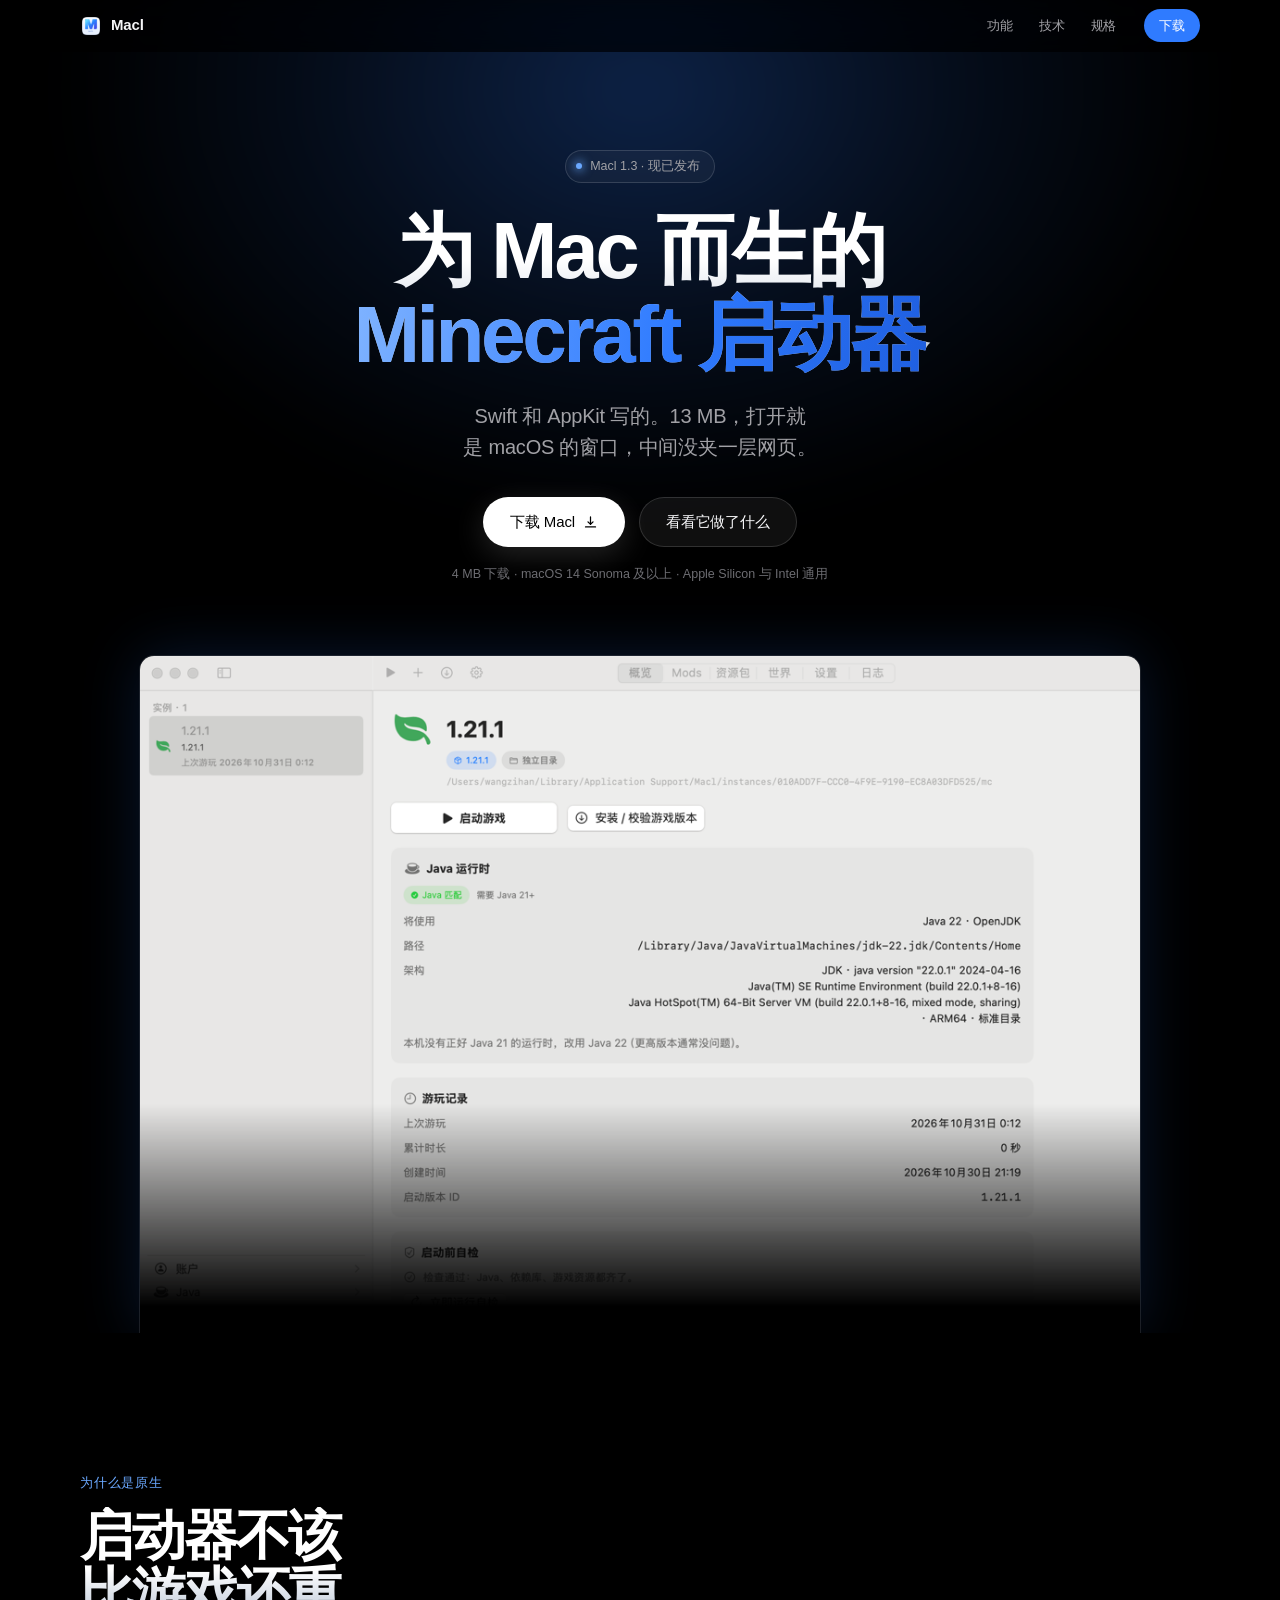
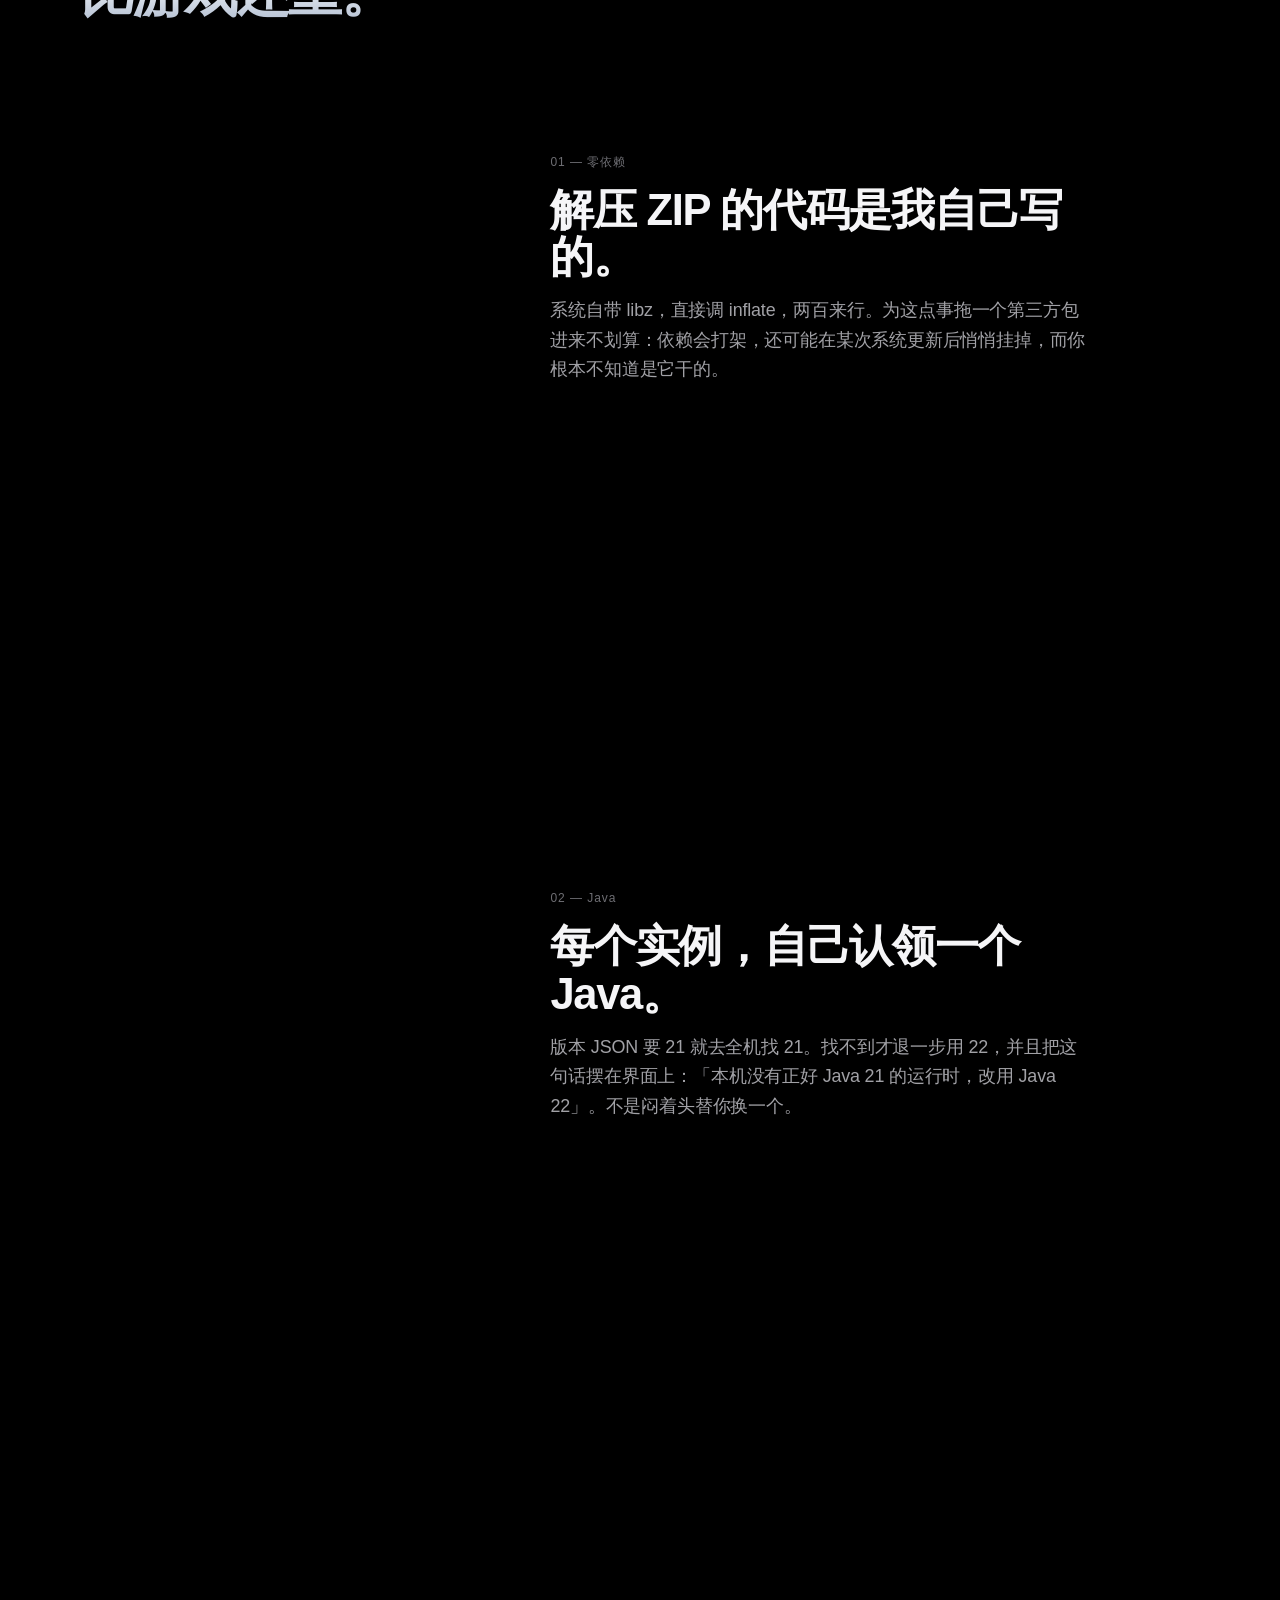
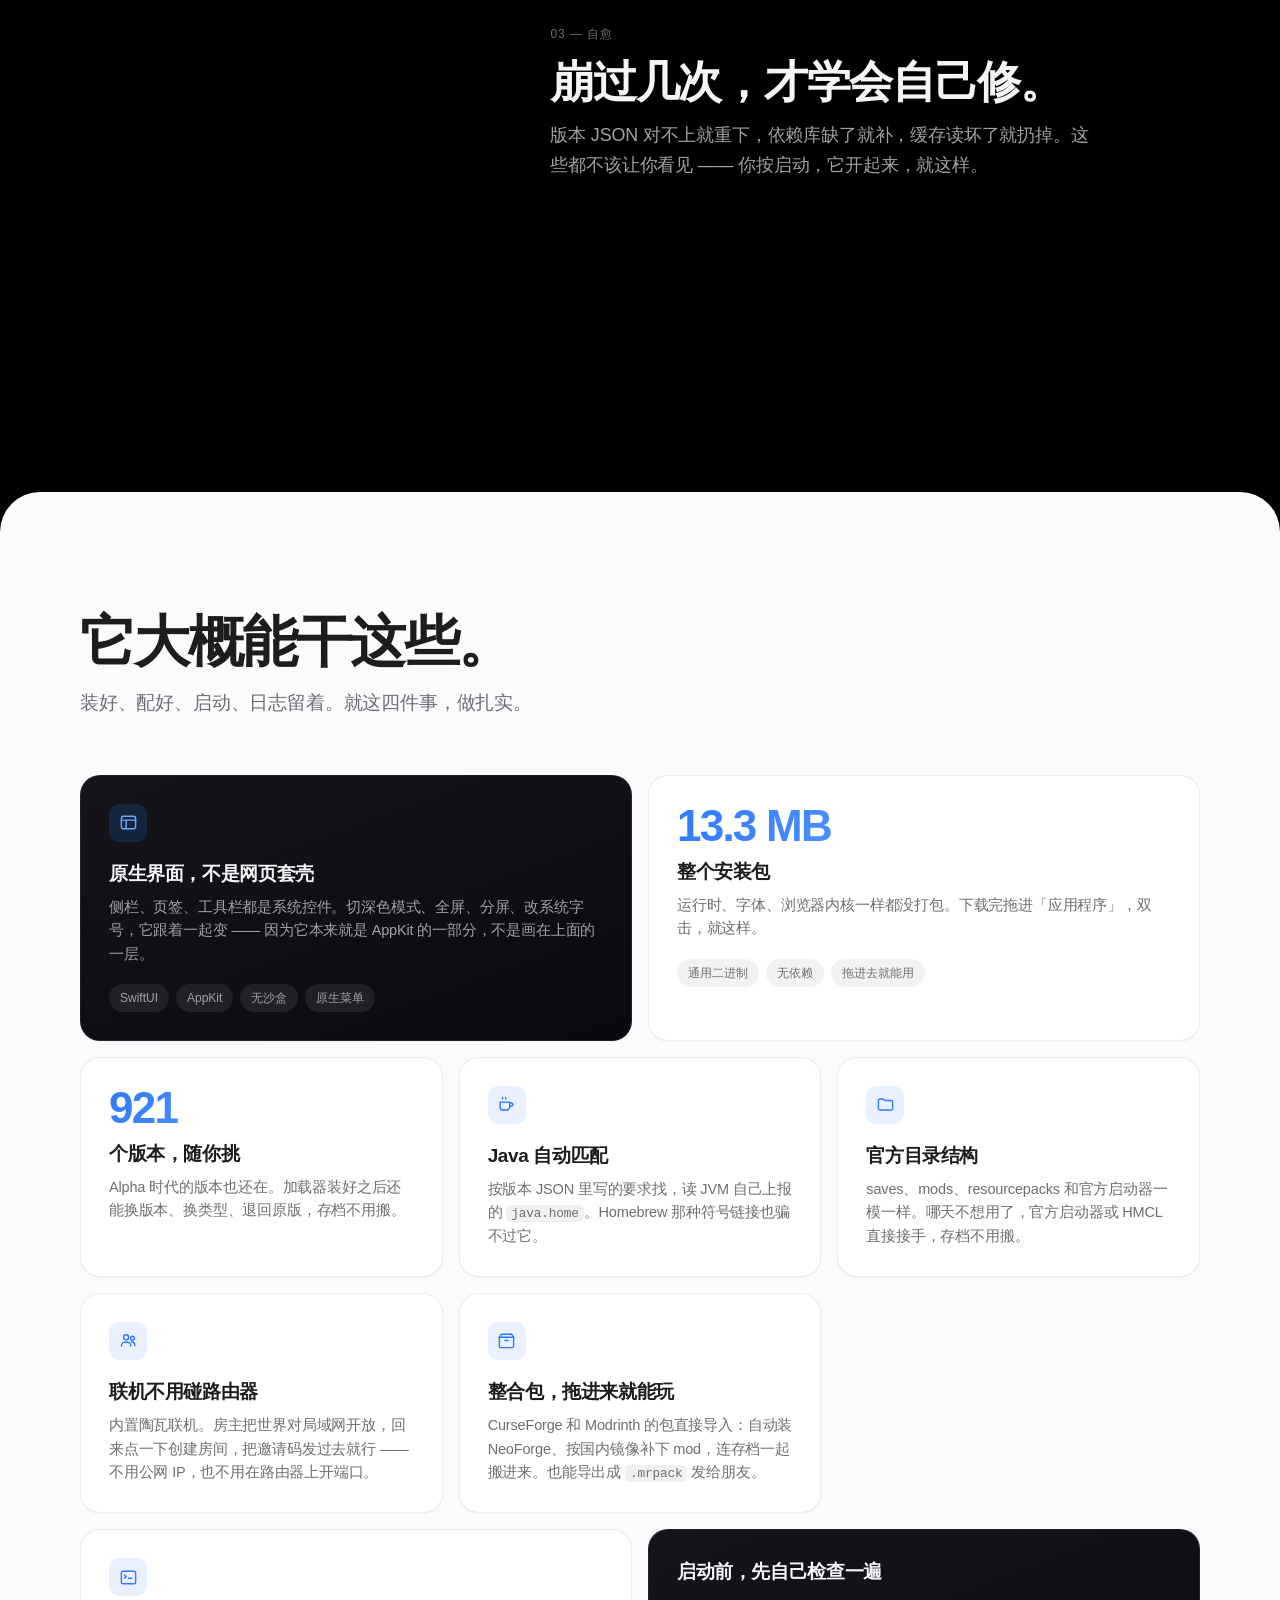
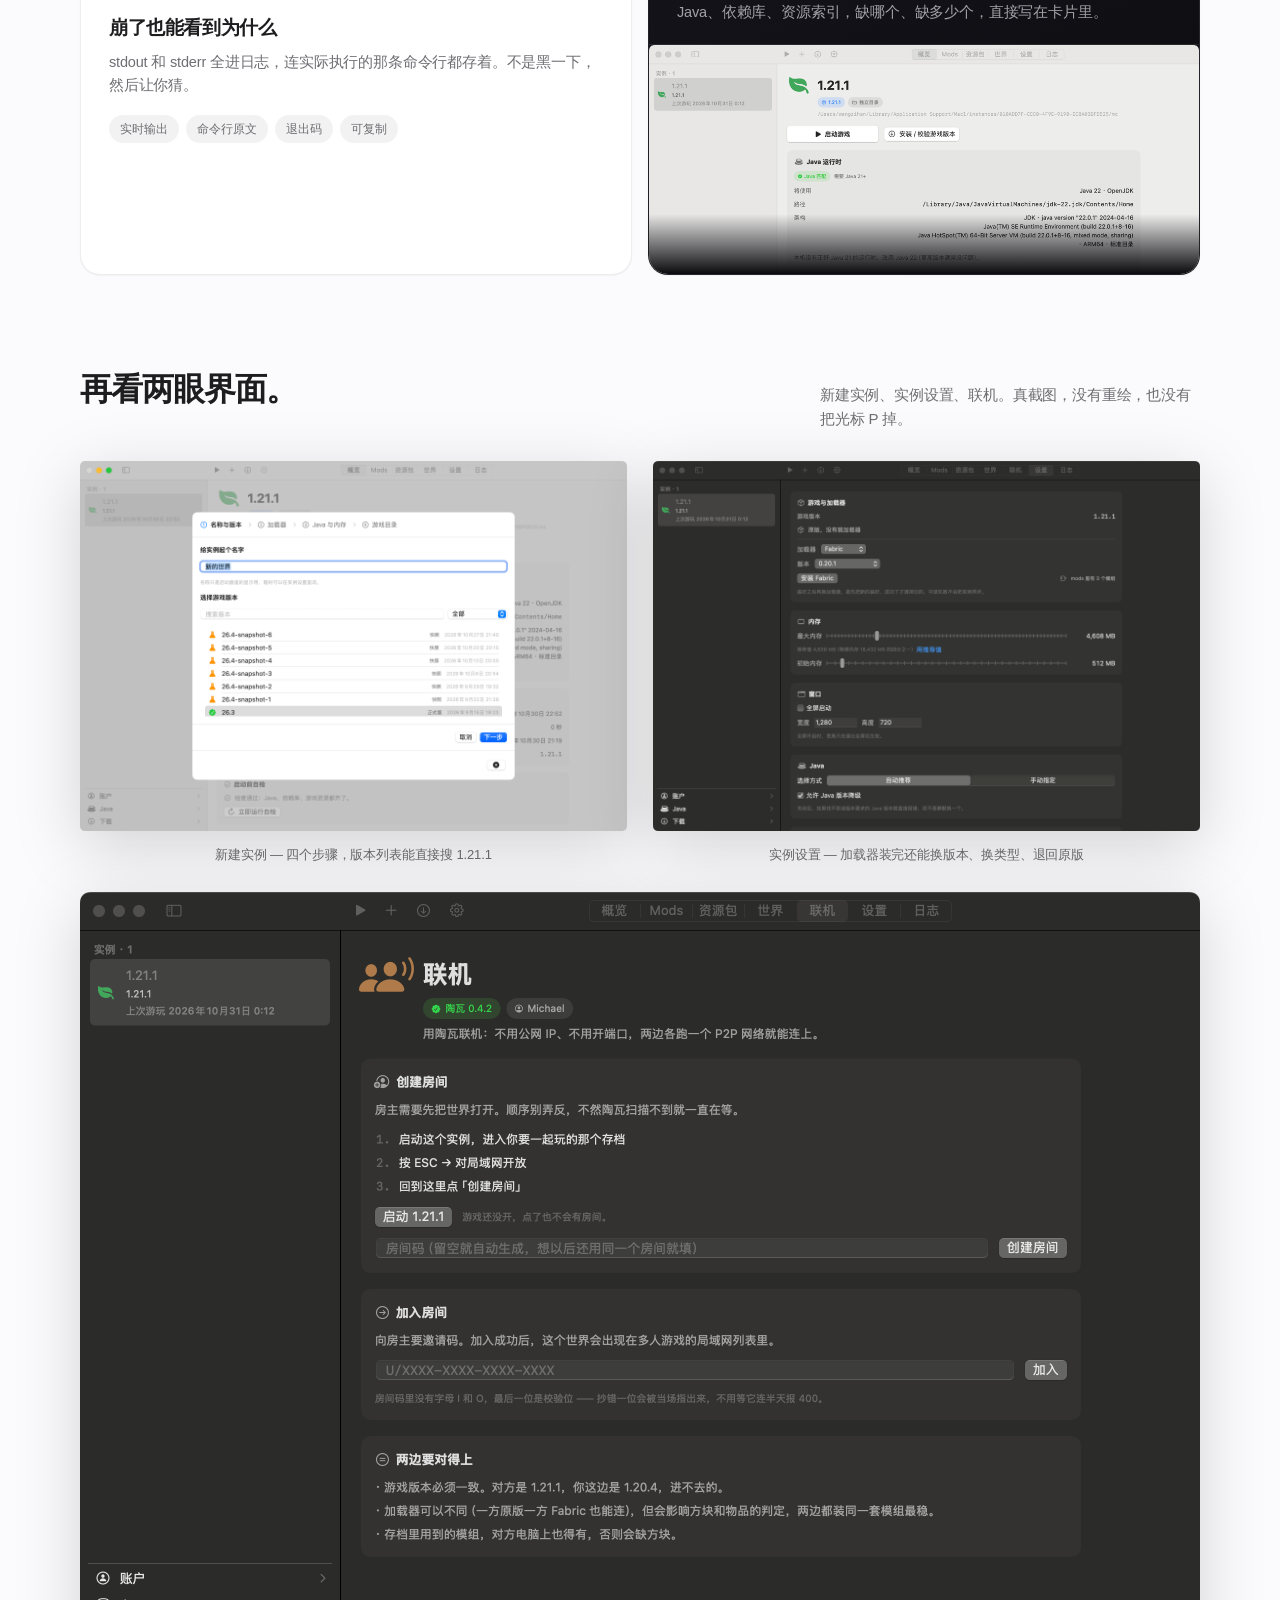
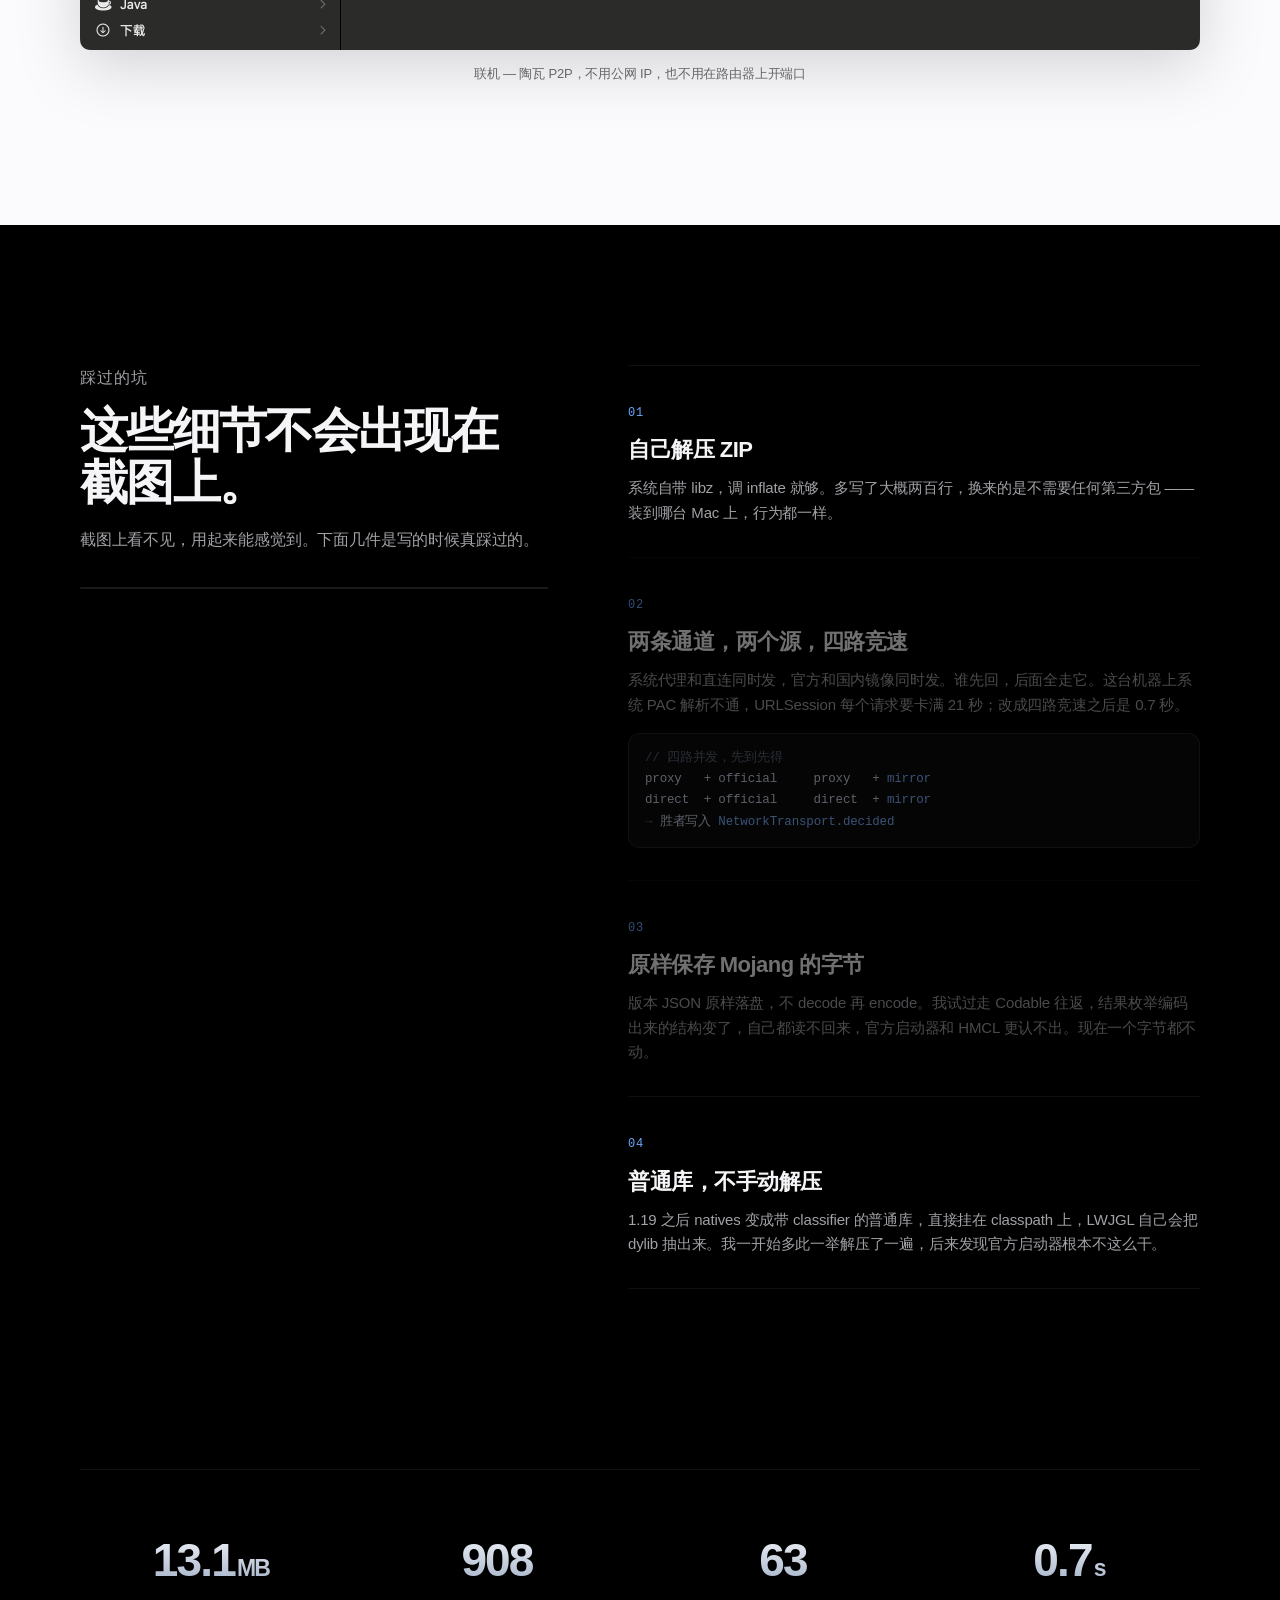
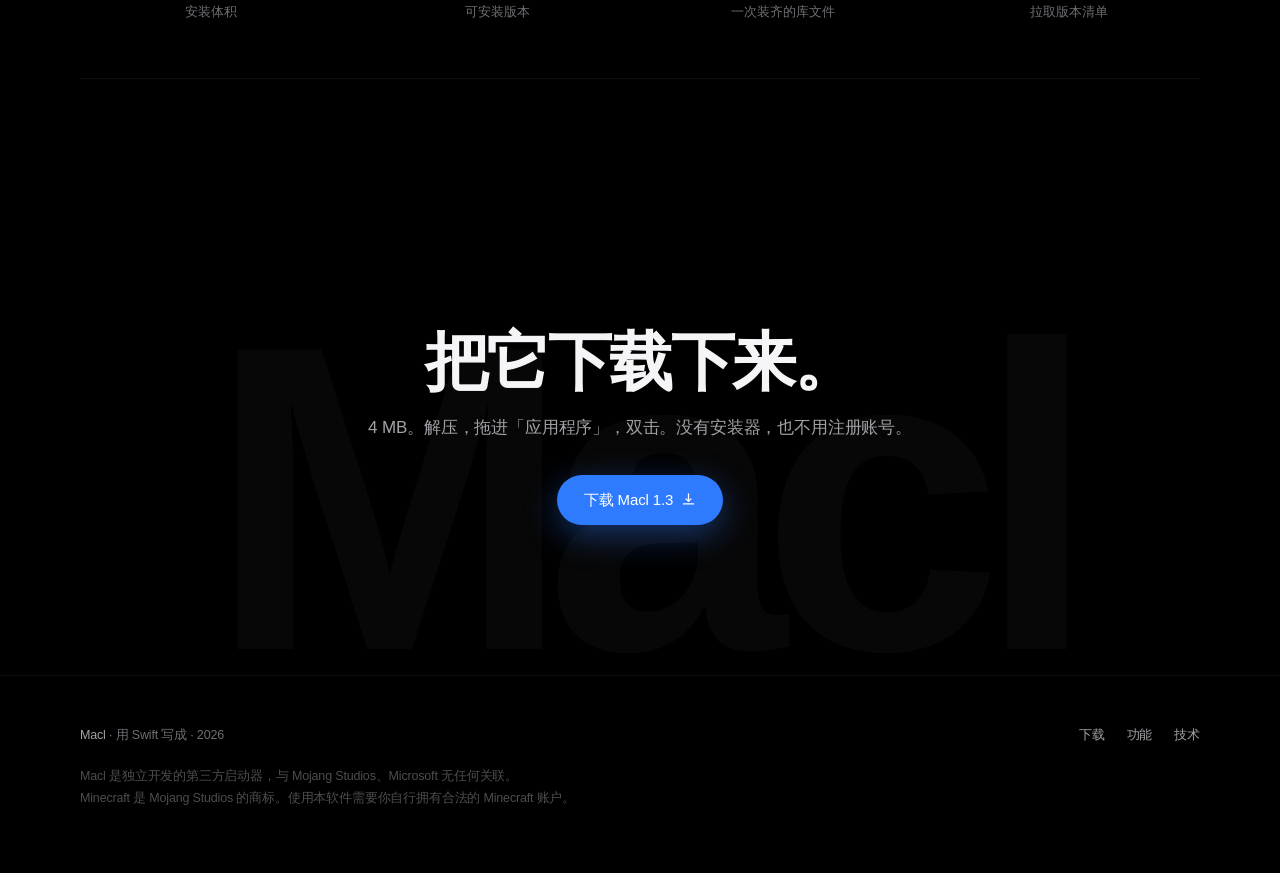
==== commit f53b1271: "发 1.3" ====
--- a/index.html
+++ b/index.html
@@ -5,10 +5,10 @@
 <script>document.documentElement.classList.remove("no-js");</script>
 <meta name="viewport" content="width=device-width, initial-scale=1">
 <title>Macl — 为 Mac 而生的 Minecraft 启动器</title>
-<meta name="description" content="Mac 上的 Minecraft 启动器，Swift + AppKit 写的。12 MB，自动配 Java，官方与国内镜像双源下载。">
+<meta name="description" content="Mac 上的 Minecraft 启动器，Swift + AppKit 写的。13 MB，自动配 Java，官方与国内镜像双源下载。">
 <meta name="theme-color" content="#000000">
 <meta property="og:title" content="Macl — 为 Mac 而生的 Minecraft 启动器">
-<meta property="og:description" content="Swift 和 AppKit 写的，12 MB。下载解压就能用。">
+<meta property="og:description" content="Swift 和 AppKit 写的，13 MB。下载解压就能用。">
 <meta property="og:image" content="https://apple-pc.github.io/macl/assets/icon.png">
 <meta property="og:url" content="https://apple-pc.github.io/macl/">
 <link rel="canonical" href="https://apple-pc.github.io/macl/">
@@ -40,10 +40,10 @@
 
   <div class="wrap">
     <div class="hero-inner">
-      <span class="badge rise" style="--d:0ms"><i class="dot"></i>Macl 1.2 · 现已发布</span>
+      <span class="badge rise" style="--d:0ms"><i class="dot"></i>Macl 1.3 · 现已发布</span>
       <h1 class="rise" style="--d:80ms">为 Mac 而生的<br><em>Minecraft 启动器</em></h1>
       <p class="lede rise" style="--d:170ms">
-        Swift 和 AppKit 写的。12 MB，打开就是 macOS 的窗口，中间没夹一层网页。
+        Swift 和 AppKit 写的。13 MB，打开就是 macOS 的窗口，中间没夹一层网页。
       </p>
       <div class="hero-actions rise" style="--d:260ms">
         <a class="btn btn-primary" href="download/">
@@ -121,7 +121,7 @@
       </article>
 
       <article class="card card-wide" data-reveal style="--delay:80ms">
-        <div class="card-num"><span data-target="12.4" data-decimals="1">0</span> MB</div>
+        <div class="card-num"><span data-target="13.3" data-decimals="1">0</span> MB</div>
         <h3>整个安装包</h3>
         <p class="card-text">
           运行时、字体、浏览器内核一样都没打包。下载完拖进「应用程序」，双击，就这样。
@@ -271,7 +271,7 @@
   <div class="wrap">
     <div class="num-grid">
       <div class="num-cell">
-        <div class="v"><span data-target="12.4" data-decimals="1">0</span><small>MB</small></div>
+        <div class="v"><span data-target="13.3" data-decimals="1">0</span><small>MB</small></div>
         <div class="l">安装体积</div>
       </div>
       <div class="num-cell">
@@ -297,7 +297,7 @@
     <h2 data-reveal>把它下载下来。</h2>
     <p data-reveal style="--delay:80ms">4 MB。解压，拖进「应用程序」，双击。没有安装器，也不用注册账号。</p>
     <a class="btn btn-blue" href="download/" data-reveal style="--delay:150ms">
-      下载 Macl 1.2
+      下载 Macl 1.3
       <svg viewBox="0 0 24 24" fill="none" stroke="currentColor" stroke-width="2" stroke-linecap="round" stroke-linejoin="round"><path d="M12 3v12m0 0 4-4m-4 4-4-4"/><path d="M4 19h16"/></svg>
     </a>
   </div>
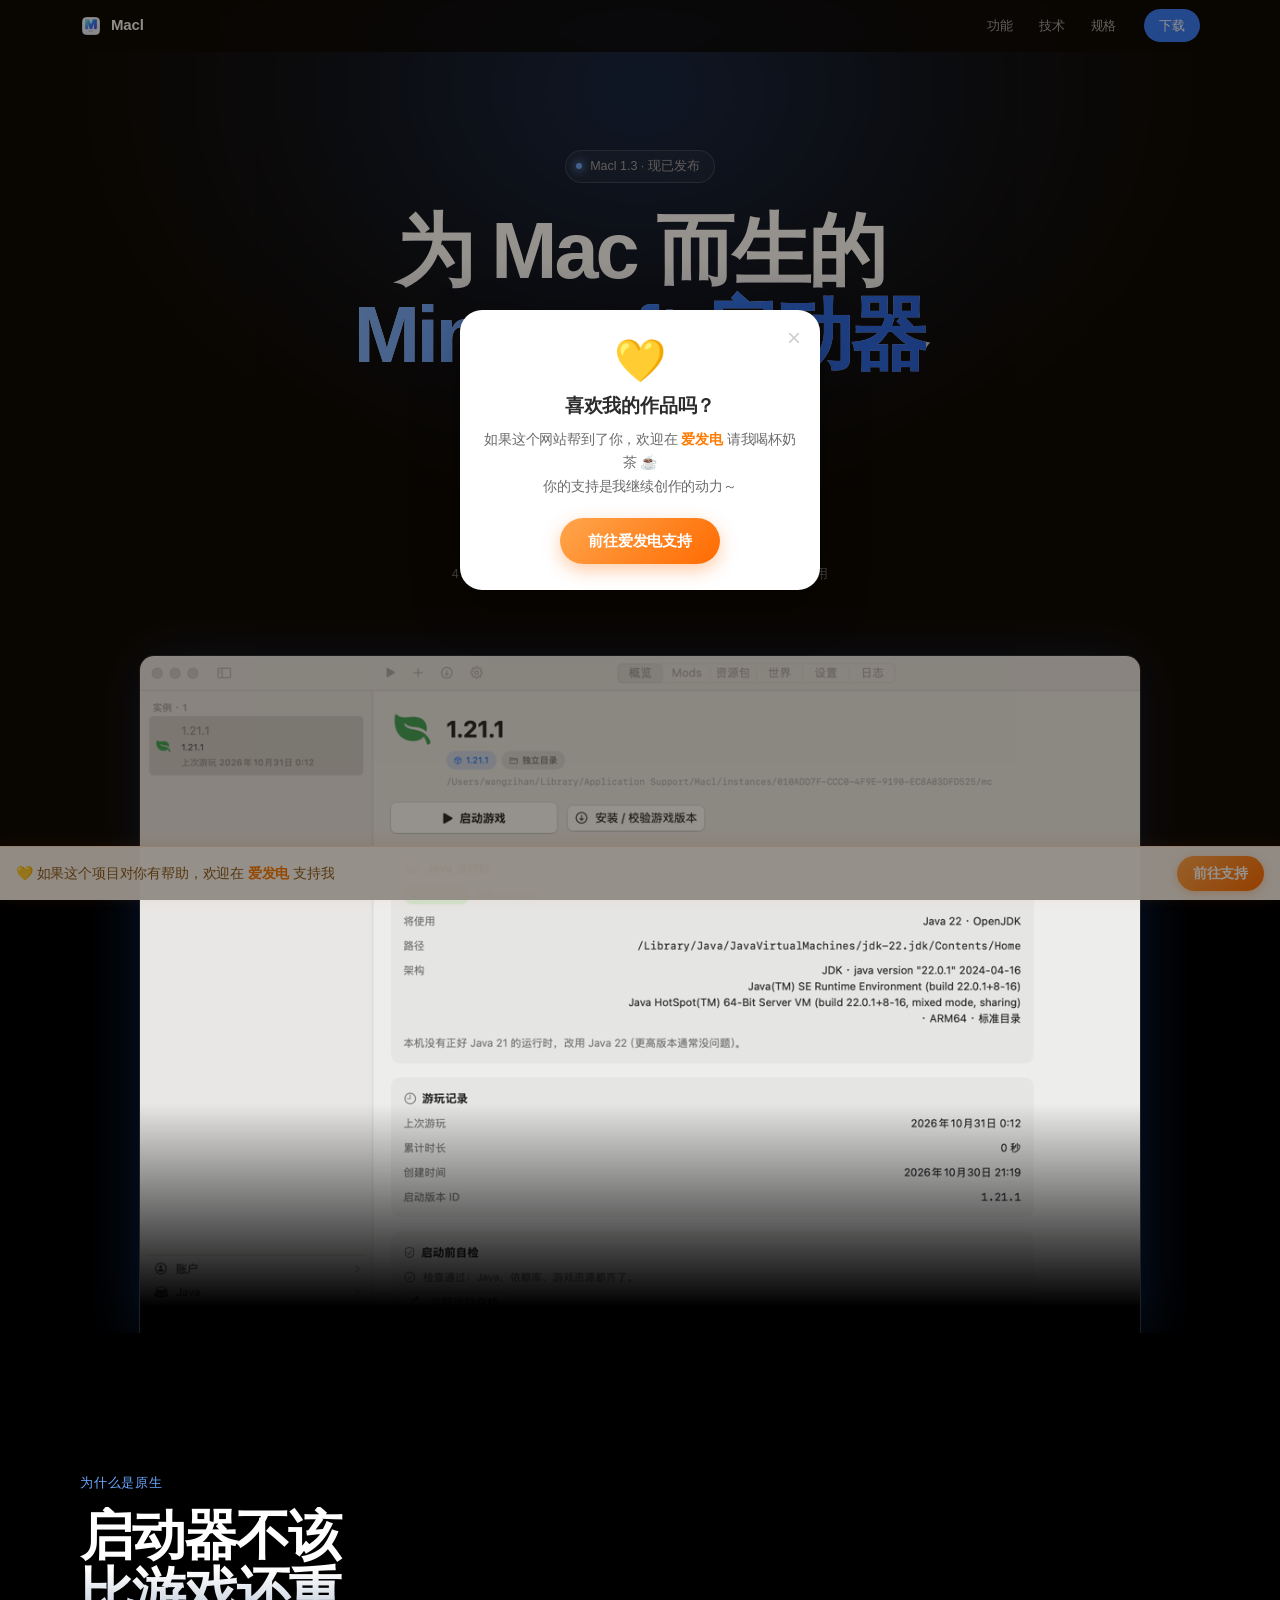
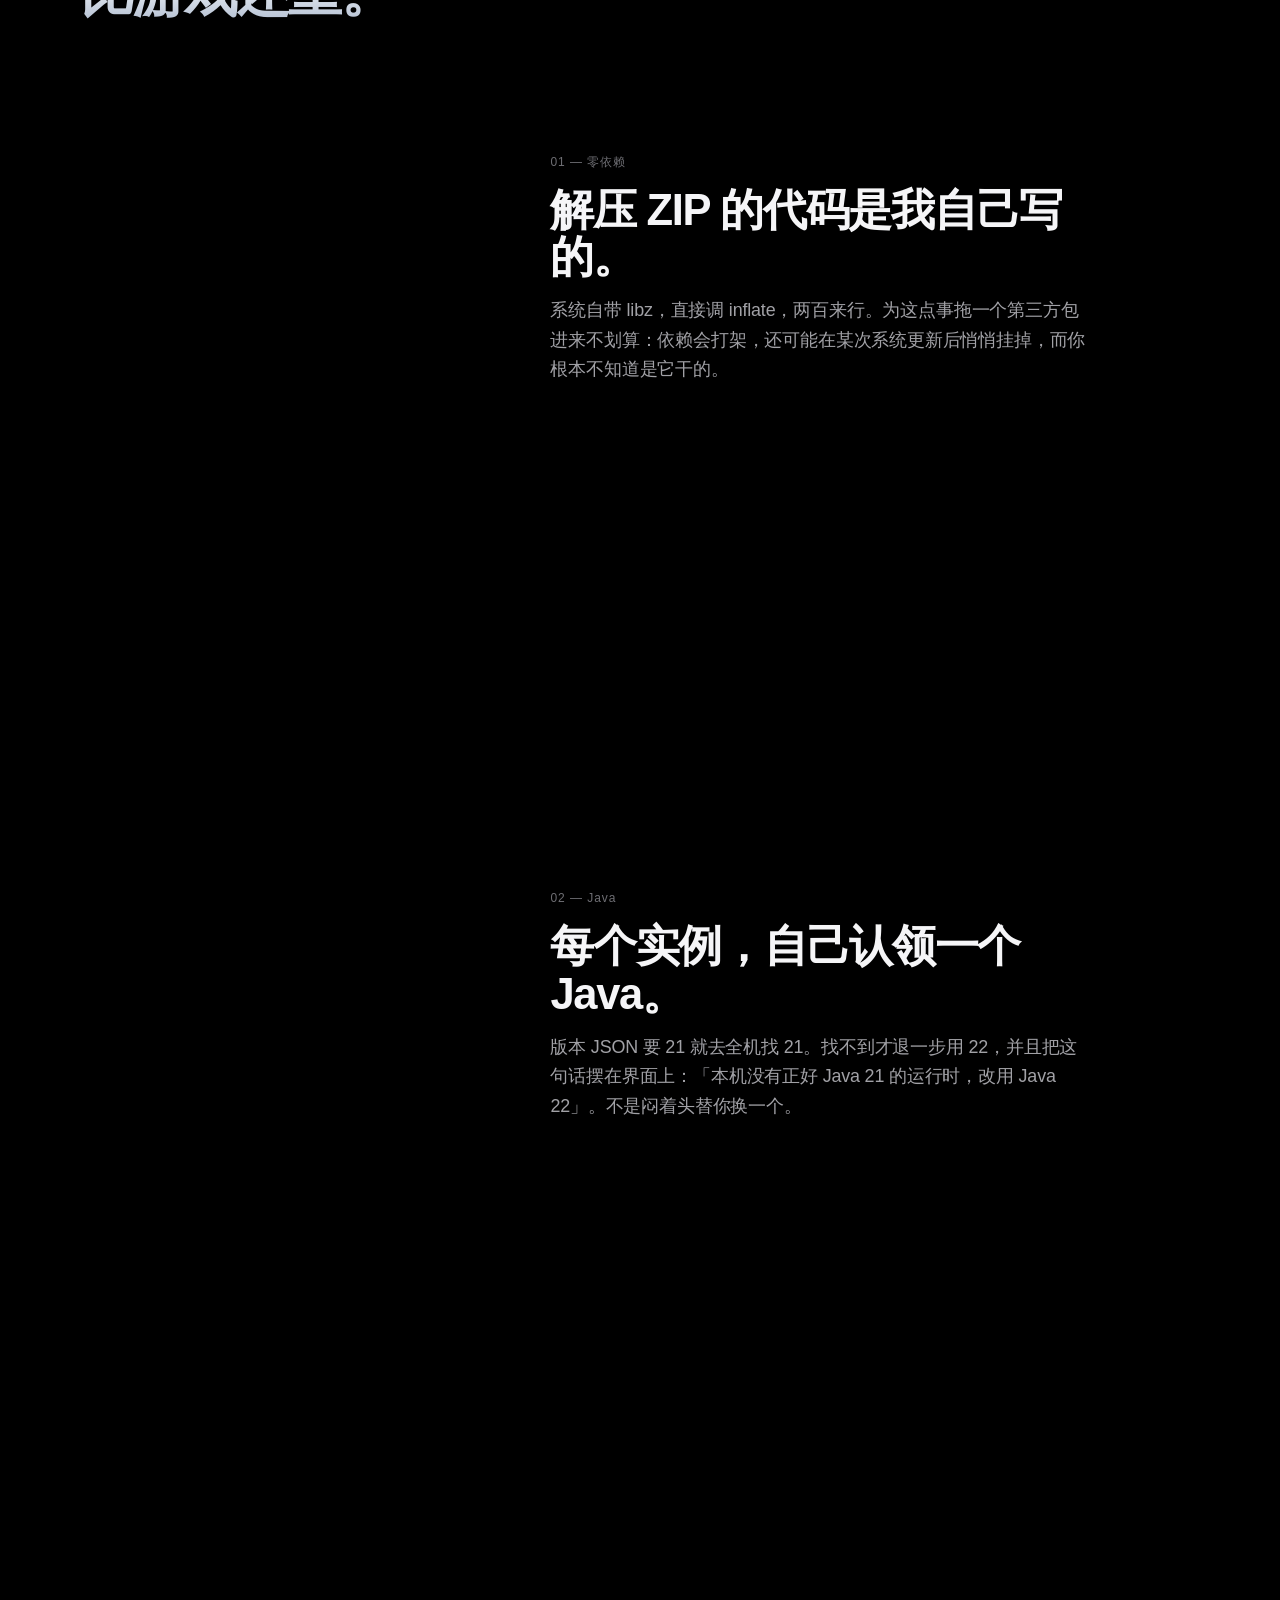
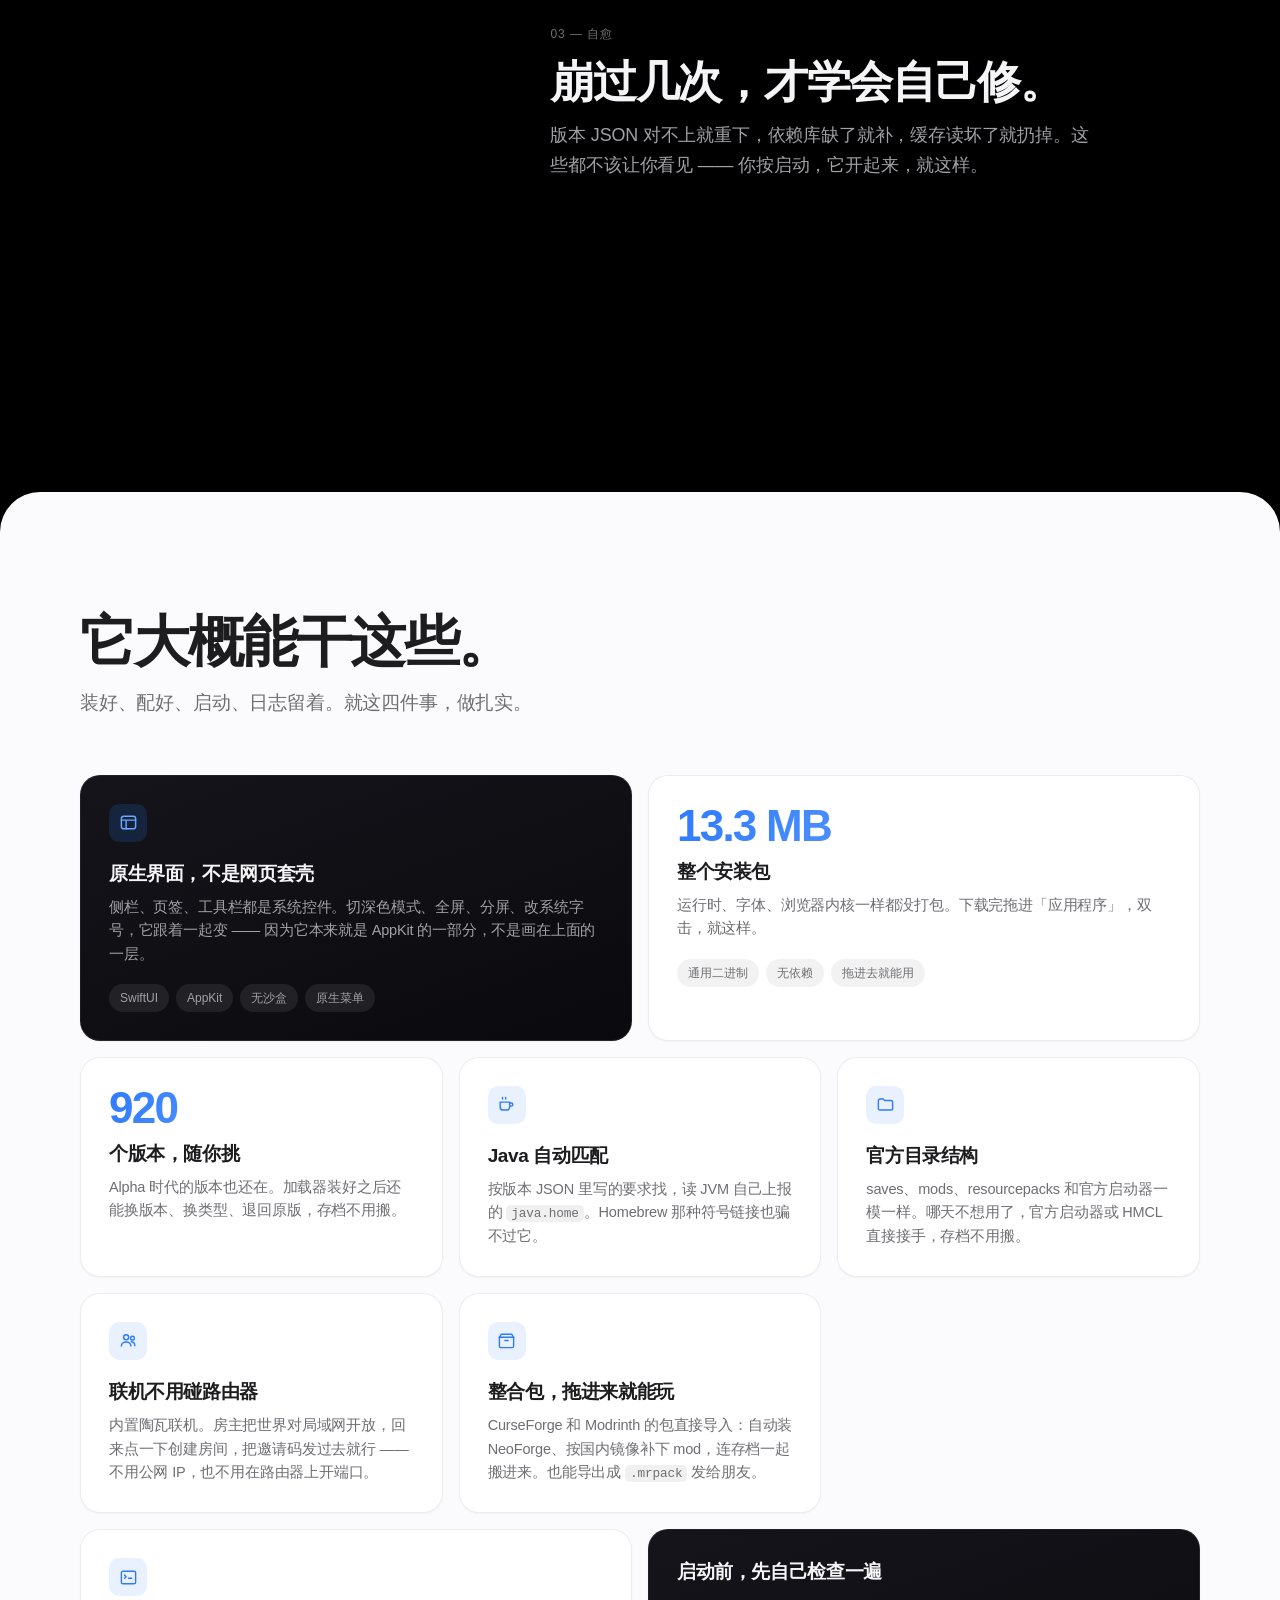
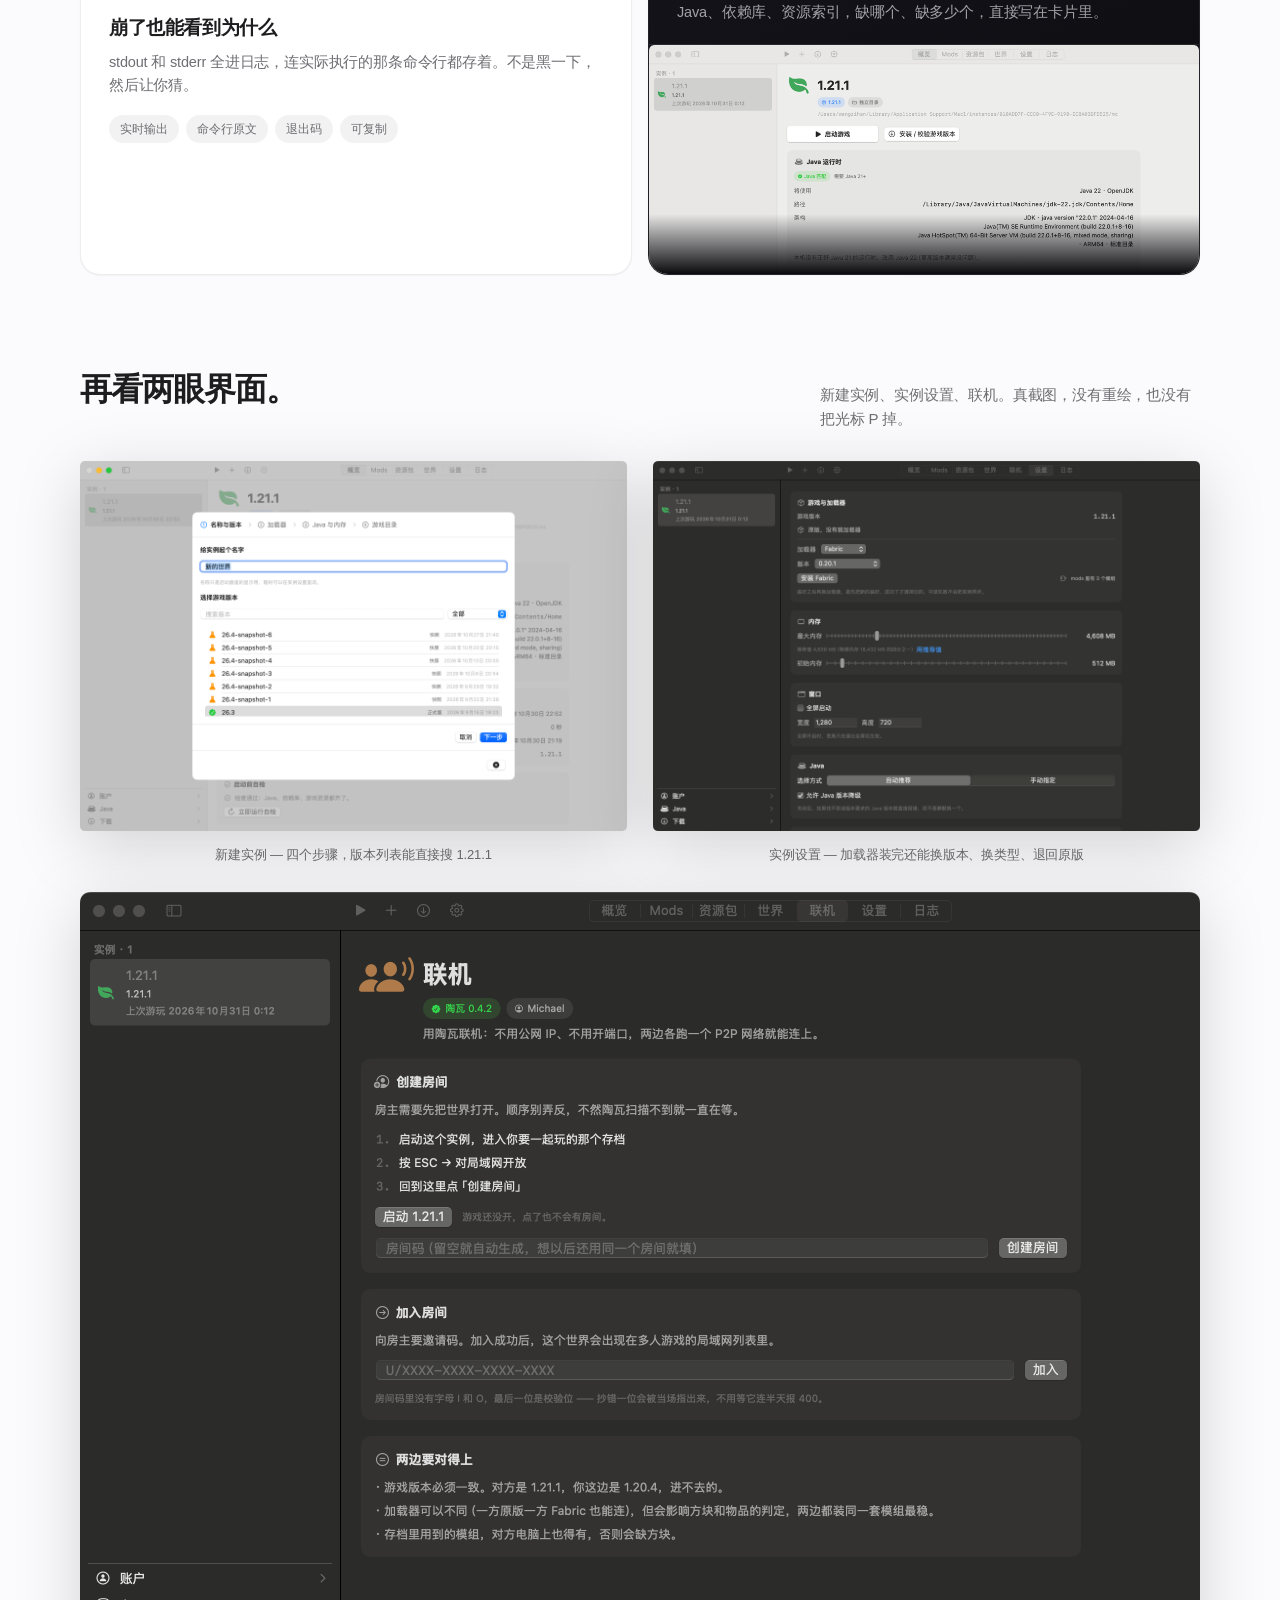
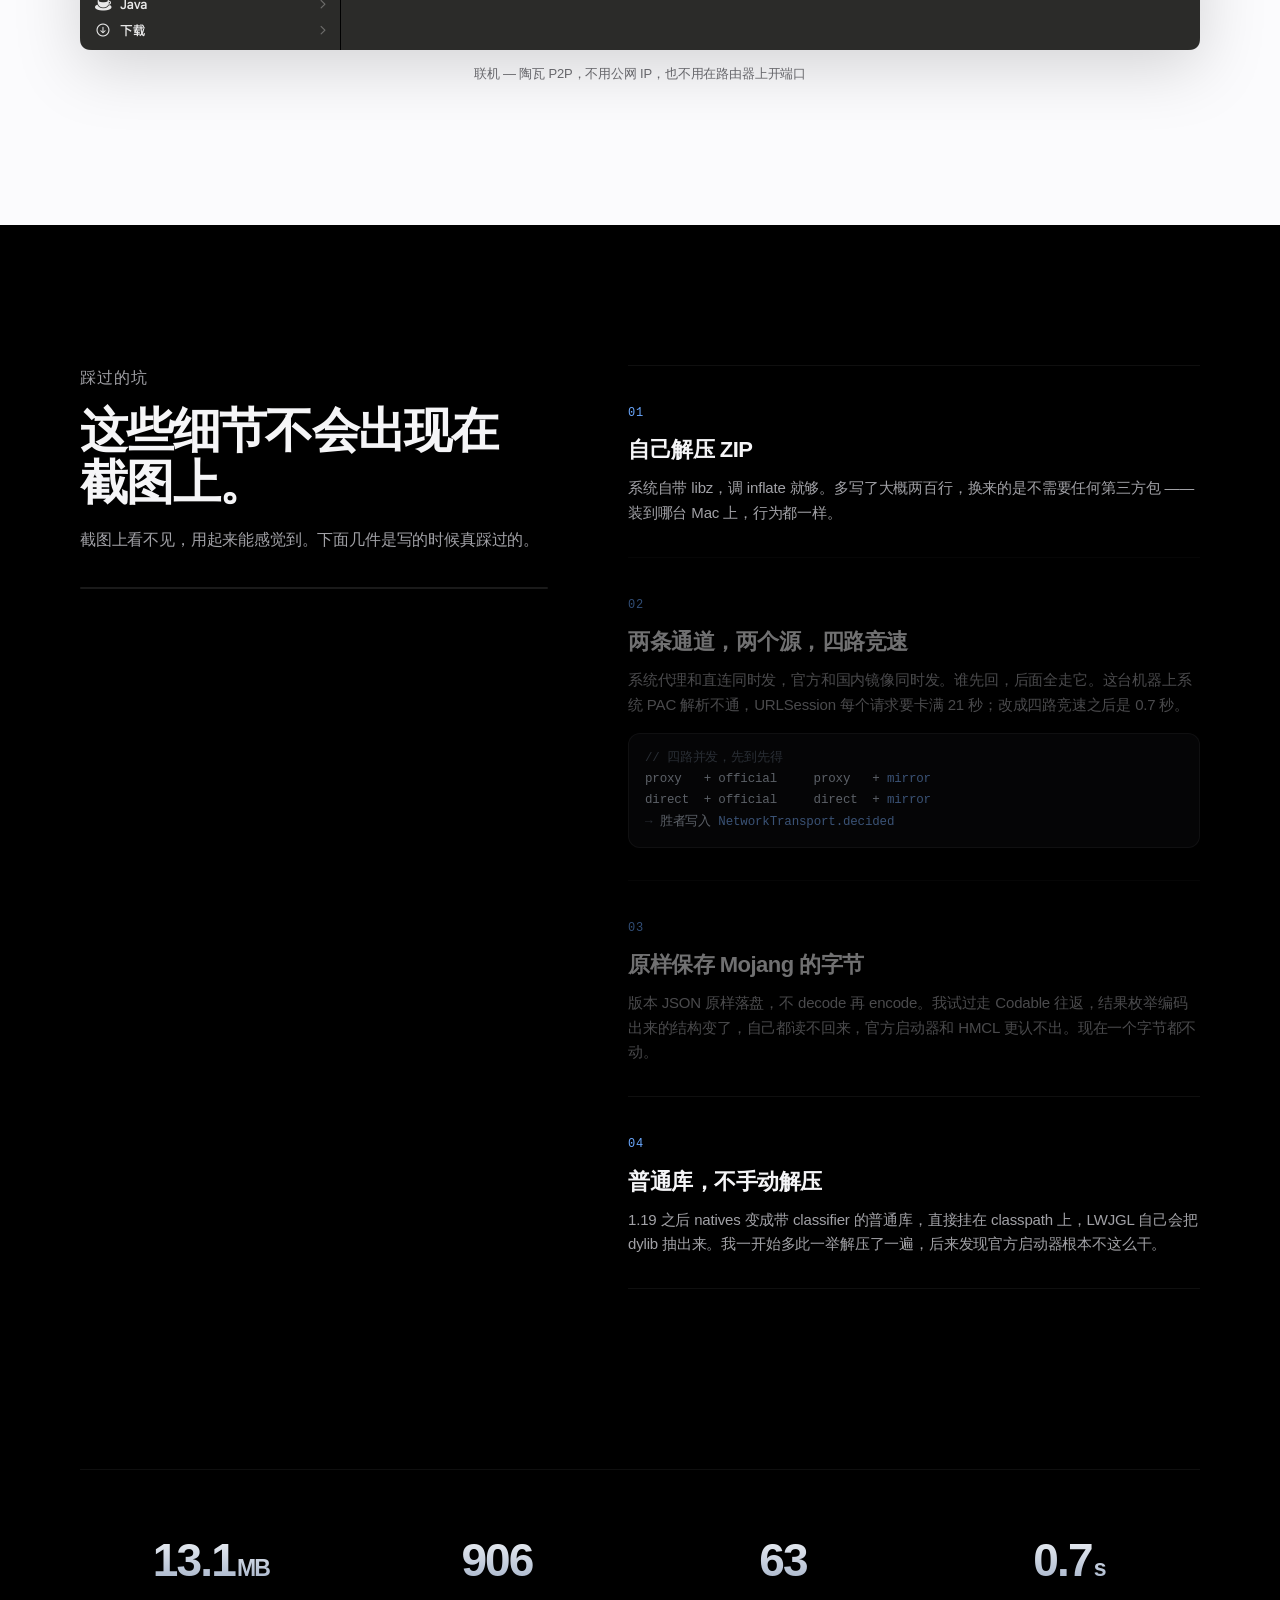
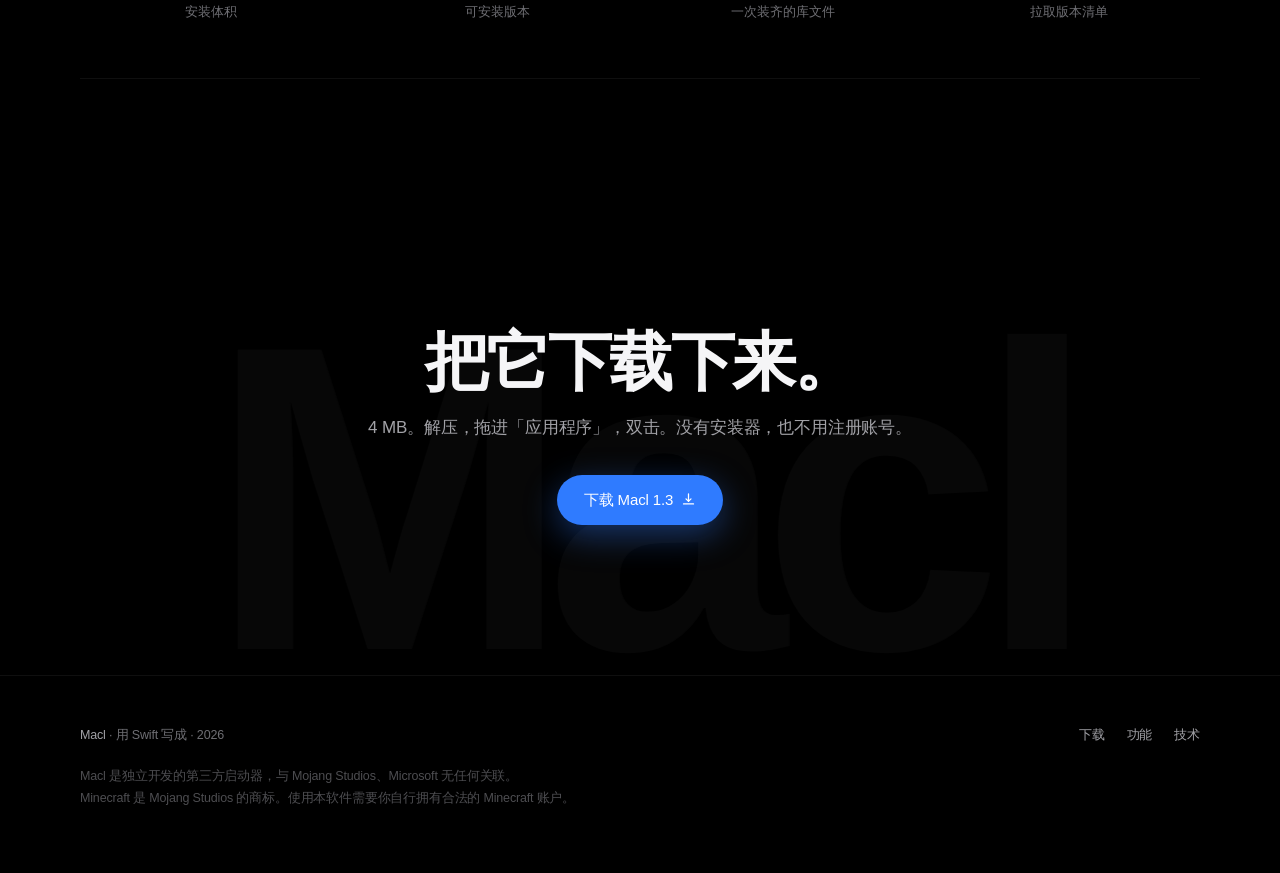
==== commit 8a766a88: "add afdian footer + dismissible popup" ====
--- a/index.html
+++ b/index.html
@@ -16,6 +16,25 @@
 <link rel="icon" href="assets/icon.png">
 <link rel="apple-touch-icon" href="assets/icon.png">
 <link rel="stylesheet" href="assets/style.css?v=4">
+<style>
+.afd-bar{position:fixed;left:0;right:0;bottom:0;z-index:2147483646;display:flex;align-items:center;justify-content:center;gap:14px;padding:9px 16px;background:rgba(255,252,248,.97);border-top:1px solid #ffe2c4;box-shadow:0 -2px 14px rgba(255,122,0,.10);font-family:-apple-system,BlinkMacSystemFont,"Segoe UI","PingFang SC","Microsoft YaHei",sans-serif;font-size:14px;color:#8a5a1e;}
+.afd-bar .afd-text{flex:0 1 auto;min-width:0;overflow:hidden;text-overflow:ellipsis;white-space:nowrap;}
+.afd-bar a.afd-link{color:#ff7a00;font-weight:600;text-decoration:none;}
+.afd-bar a.afd-go{margin-left:auto;flex:0 0 auto;background:linear-gradient(135deg,#ffa64d,#ff6a00);color:#fff;padding:7px 16px;border-radius:999px;font-weight:600;text-decoration:none;box-shadow:0 2px 10px rgba(255,106,0,.30);}
+.afd-bar a.afd-go:active{transform:translateY(1px);}
+.afd-modal{position:fixed;inset:0;z-index:2147483647;display:none;align-items:center;justify-content:center;padding:20px;background:rgba(20,12,0,.45);font-family:-apple-system,BlinkMacSystemFont,"Segoe UI","PingFang SC","Microsoft YaHei",sans-serif;}
+.afd-modal.afd-show{display:flex;}
+.afd-card{position:relative;width:min(360px,92vw);background:#fff;border-radius:22px;padding:30px 24px 26px;text-align:center;box-shadow:0 18px 50px rgba(0,0,0,.28);animation:afdPop .26s cubic-bezier(.2,.8,.3,1.2);}
+@keyframes afdPop{from{transform:scale(.88);opacity:0}to{transform:scale(1);opacity:1}}
+.afd-card .afd-close{position:absolute;top:12px;right:15px;border:none;background:none;font-size:24px;line-height:1;color:#cfcfcf;cursor:pointer;padding:4px;}
+.afd-card .afd-emoji{font-size:42px;line-height:1;}
+.afd-card h3{margin:10px 0 8px;font-size:19px;color:#2b2b2b;}
+.afd-card p{margin:0 0 20px;font-size:14px;line-height:1.65;color:#6b6b6b;}
+.afd-card p a{color:#ff7a00;font-weight:600;text-decoration:none;}
+.afd-card a.afd-support{display:inline-block;background:linear-gradient(135deg,#ffa64d,#ff6a00);color:#fff;padding:12px 28px;border-radius:999px;font-weight:600;font-size:15px;text-decoration:none;box-shadow:0 6px 18px rgba(255,106,0,.35);}
+.afd-card a.afd-support:active{transform:translateY(1px);}
+@media(max-width:520px){.afd-bar{font-size:13px;gap:10px;}.afd-bar a.afd-go{padding:6px 12px;}}
+</style>
 </head>
 <body>
 
@@ -323,5 +342,30 @@
 </footer>
 
 <script src="assets/main.js?v=4" defer></script>
+<div class="afd-bar">
+  <span class="afd-text">💛 如果这个项目对你有帮助，欢迎在 <a class="afd-link" href="https://afdian.com/a/apple-pc" target="_blank" rel="noopener">爱发电</a> 支持我</span>
+  <a class="afd-go" href="https://afdian.com/a/apple-pc" target="_blank" rel="noopener">前往支持</a>
+</div>
+<div class="afd-modal" id="afdModal" role="dialog" aria-modal="true">
+  <div class="afd-card">
+    <button class="afd-close" id="afdClose" aria-label="关闭">×</button>
+    <div class="afd-emoji">💛</div>
+    <h3>喜欢我的作品吗？</h3>
+    <p>如果这个网站帮到了你，欢迎在 <a href="https://afdian.com/a/apple-pc" target="_blank" rel="noopener">爱发电</a> 请我喝杯奶茶 ☕<br>你的支持是我继续创作的动力～</p>
+    <a class="afd-support" href="https://afdian.com/a/apple-pc" target="_blank" rel="noopener">前往爱发电支持</a>
+  </div>
+</div>
+<script>
+(function(){
+  try{
+    if(localStorage.getItem('afd_dismissed')==='1') return;
+    var m=document.getElementById('afdModal'); if(!m) return;
+    m.classList.add('afd-show');
+    function close(){ m.classList.remove('afd-show'); try{localStorage.setItem('afd_dismissed','1');}catch(e){} }
+    var c=document.getElementById('afdClose'); if(c) c.onclick=close;
+    m.addEventListener('click',function(e){ if(e.target===m) close(); });
+  }catch(e){}
+})();
+</script>
 </body>
 </html>
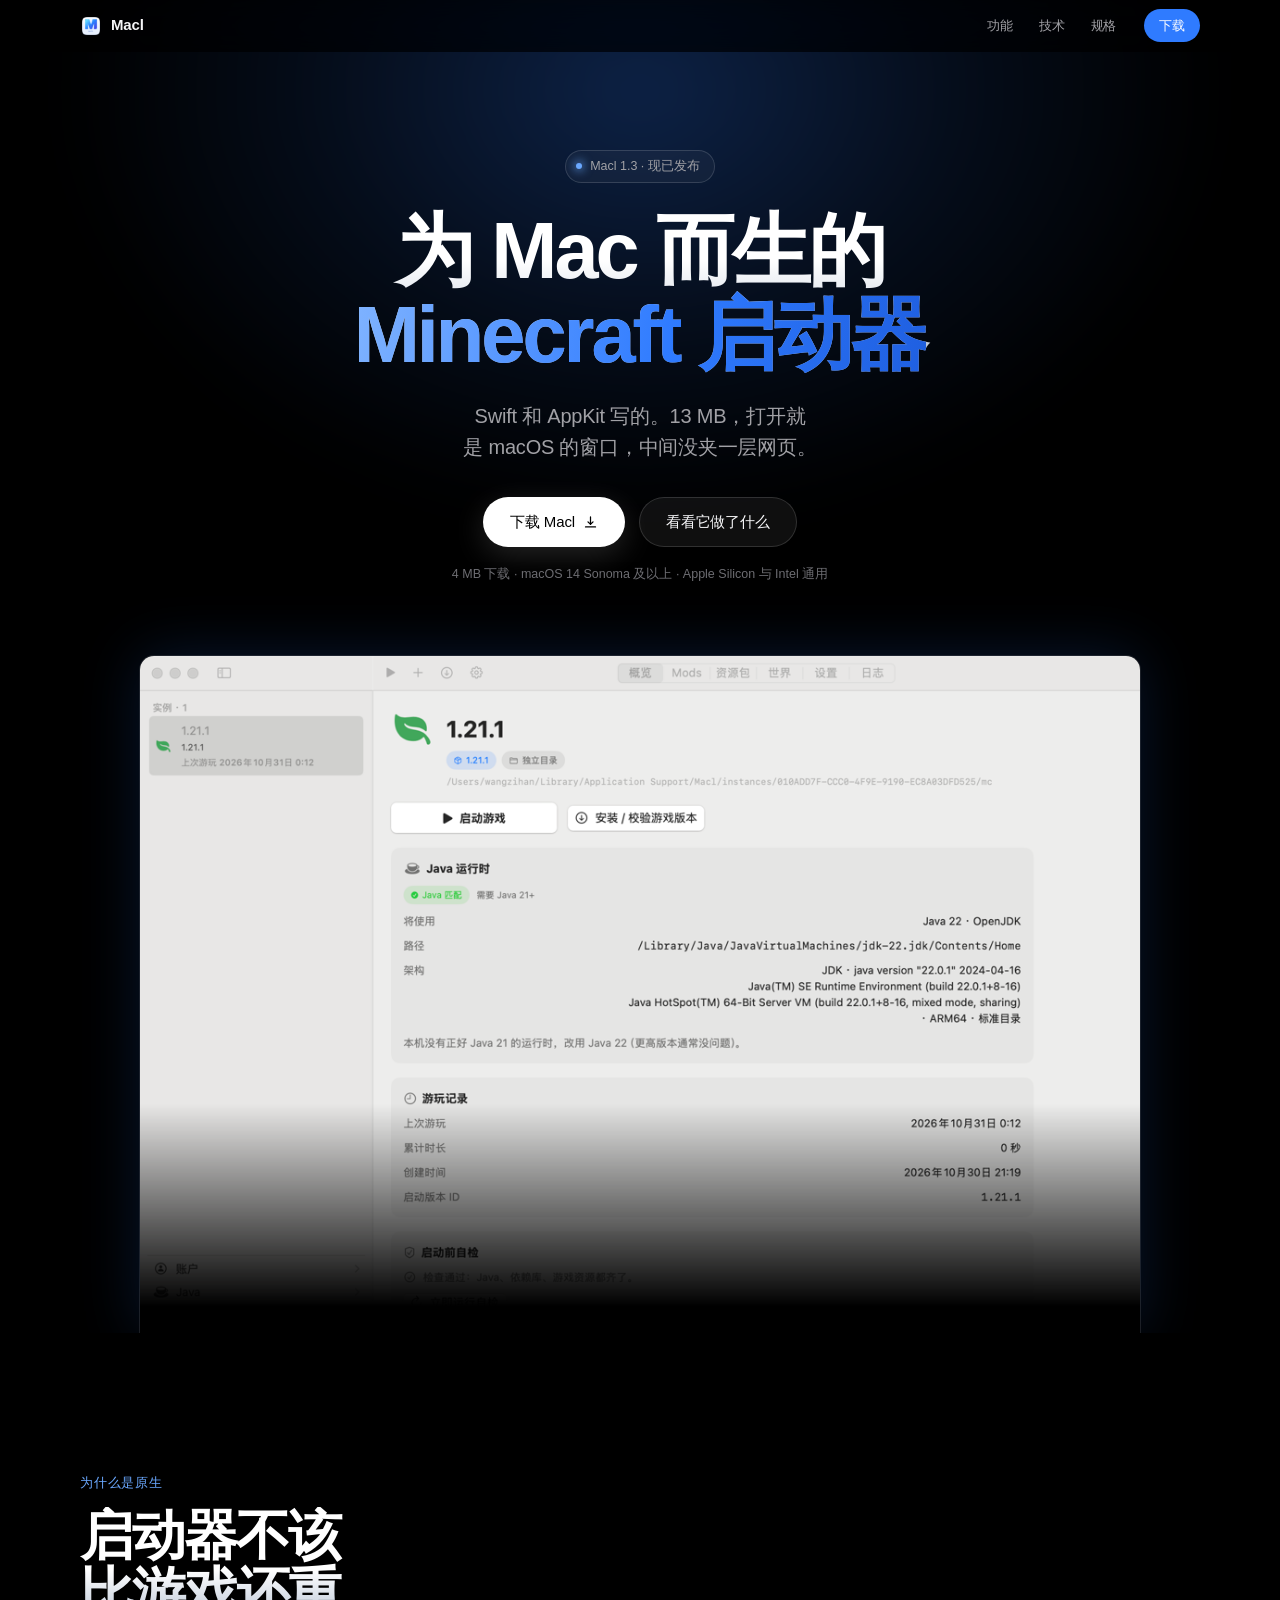
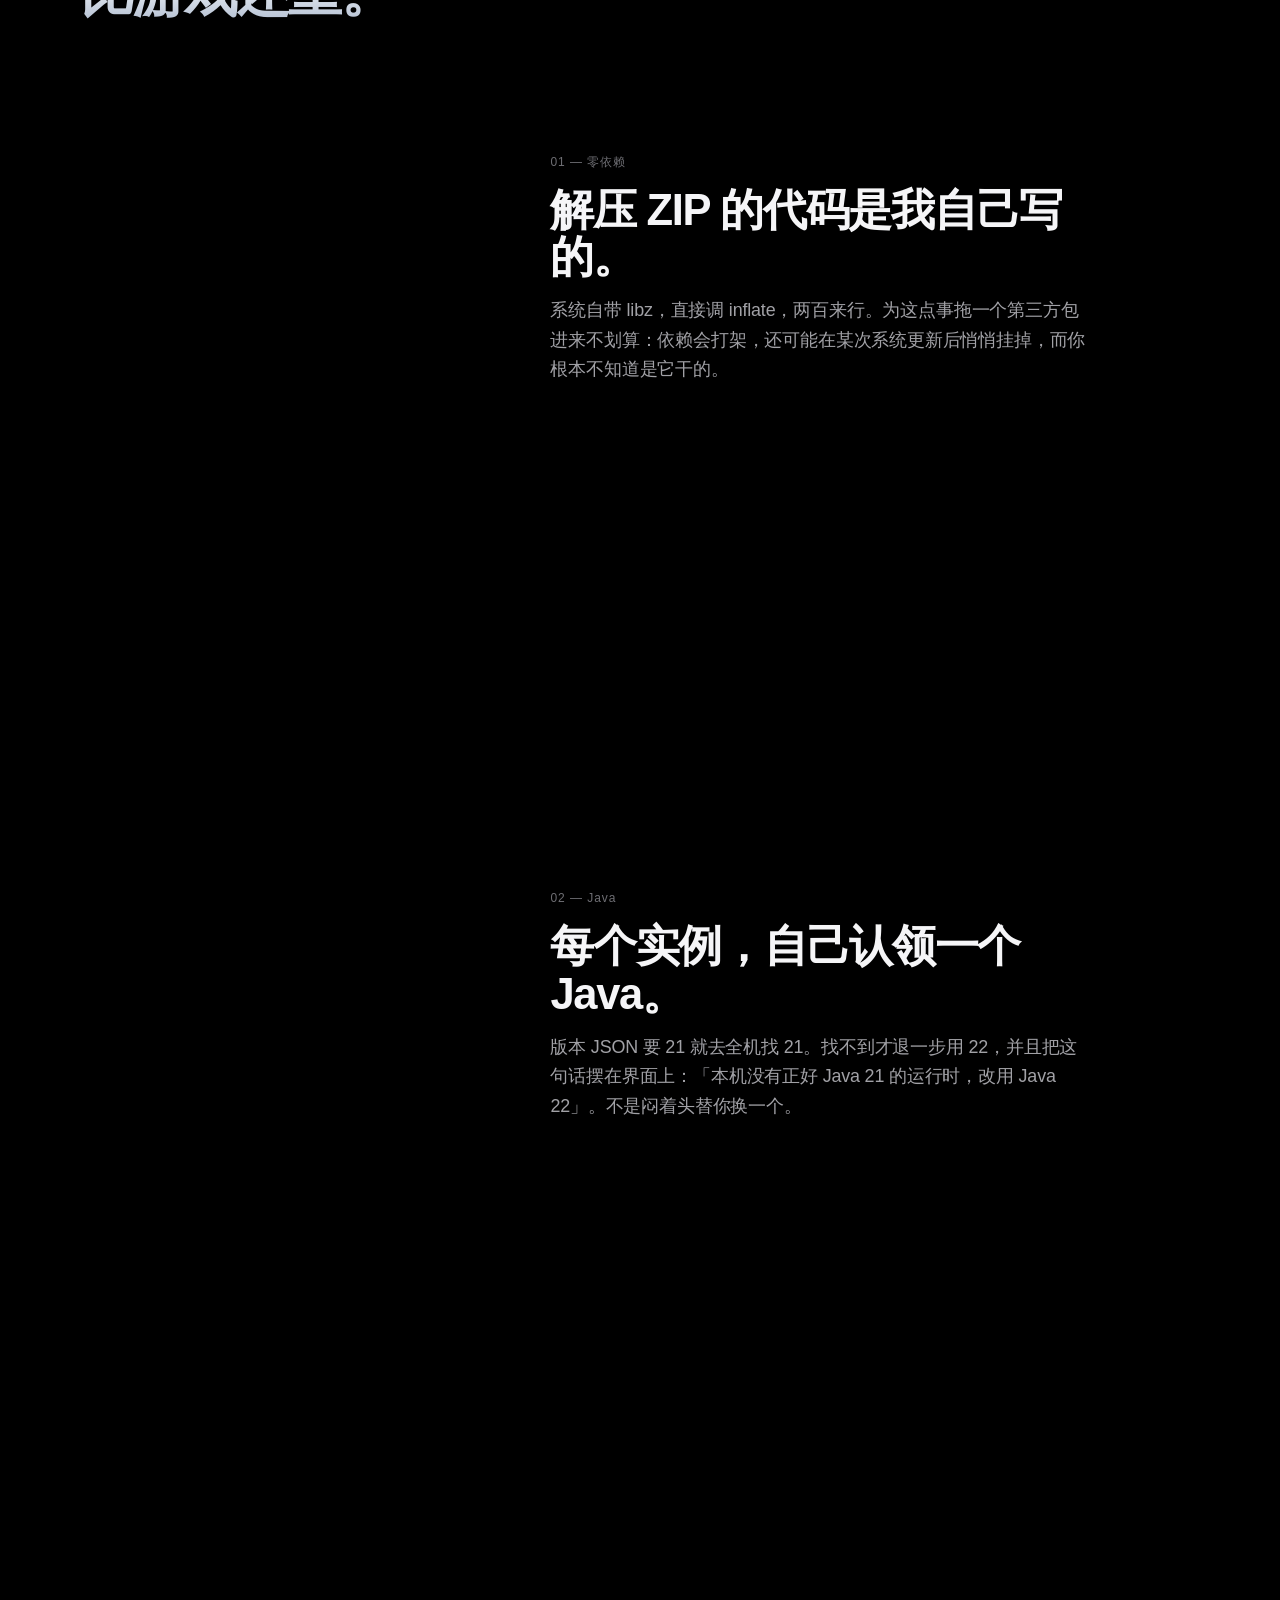
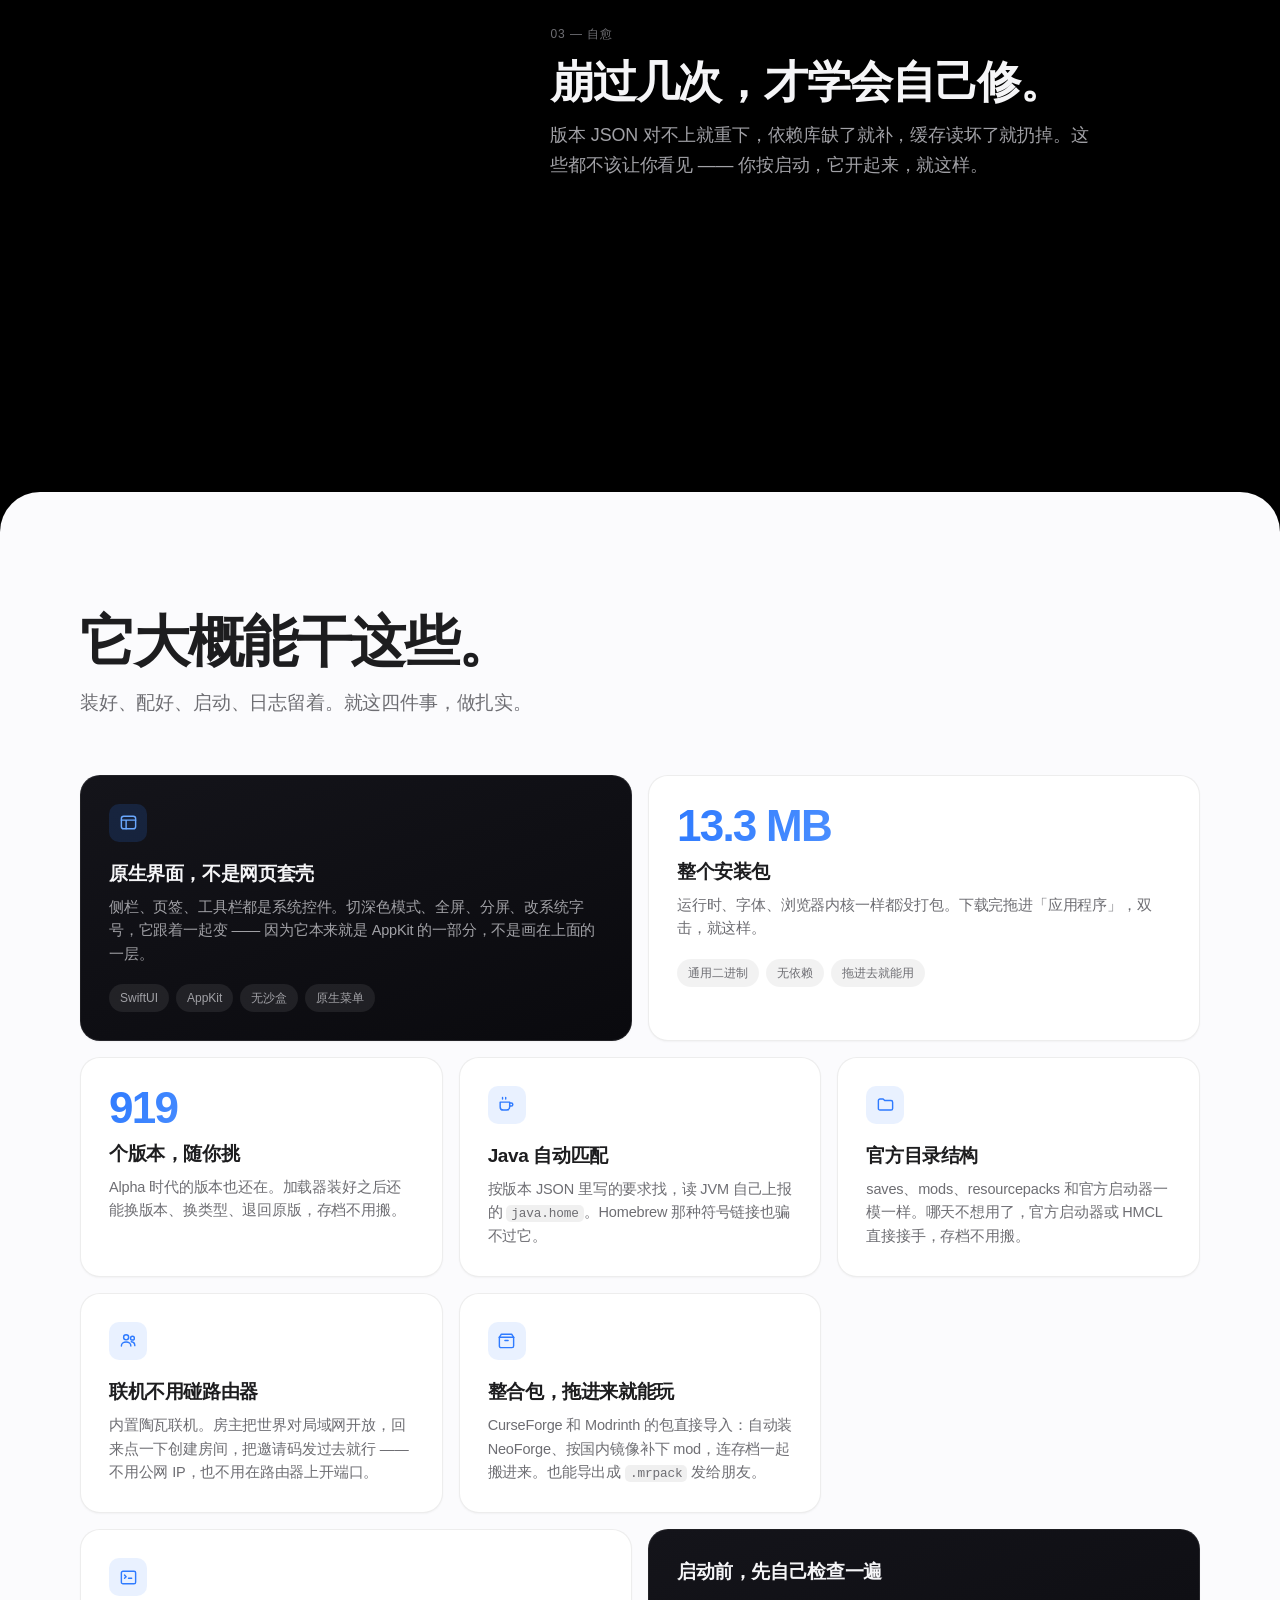
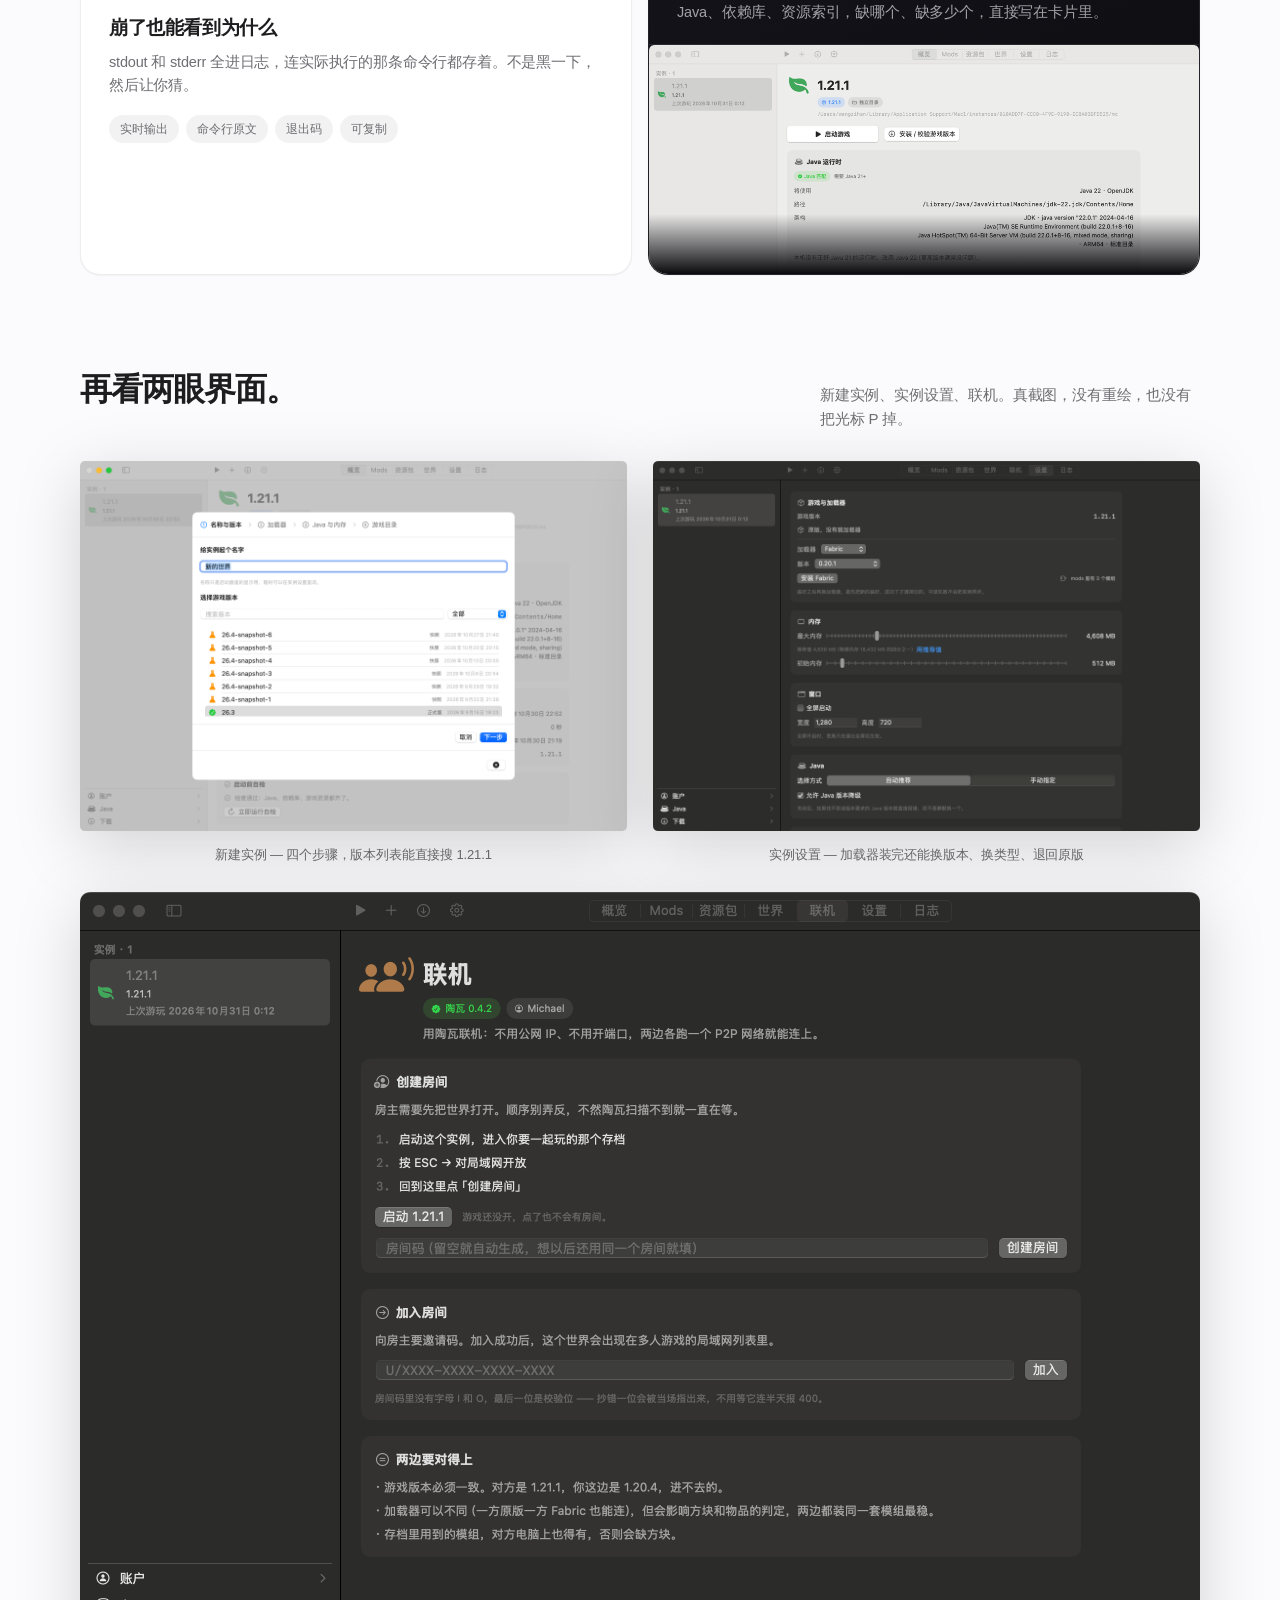
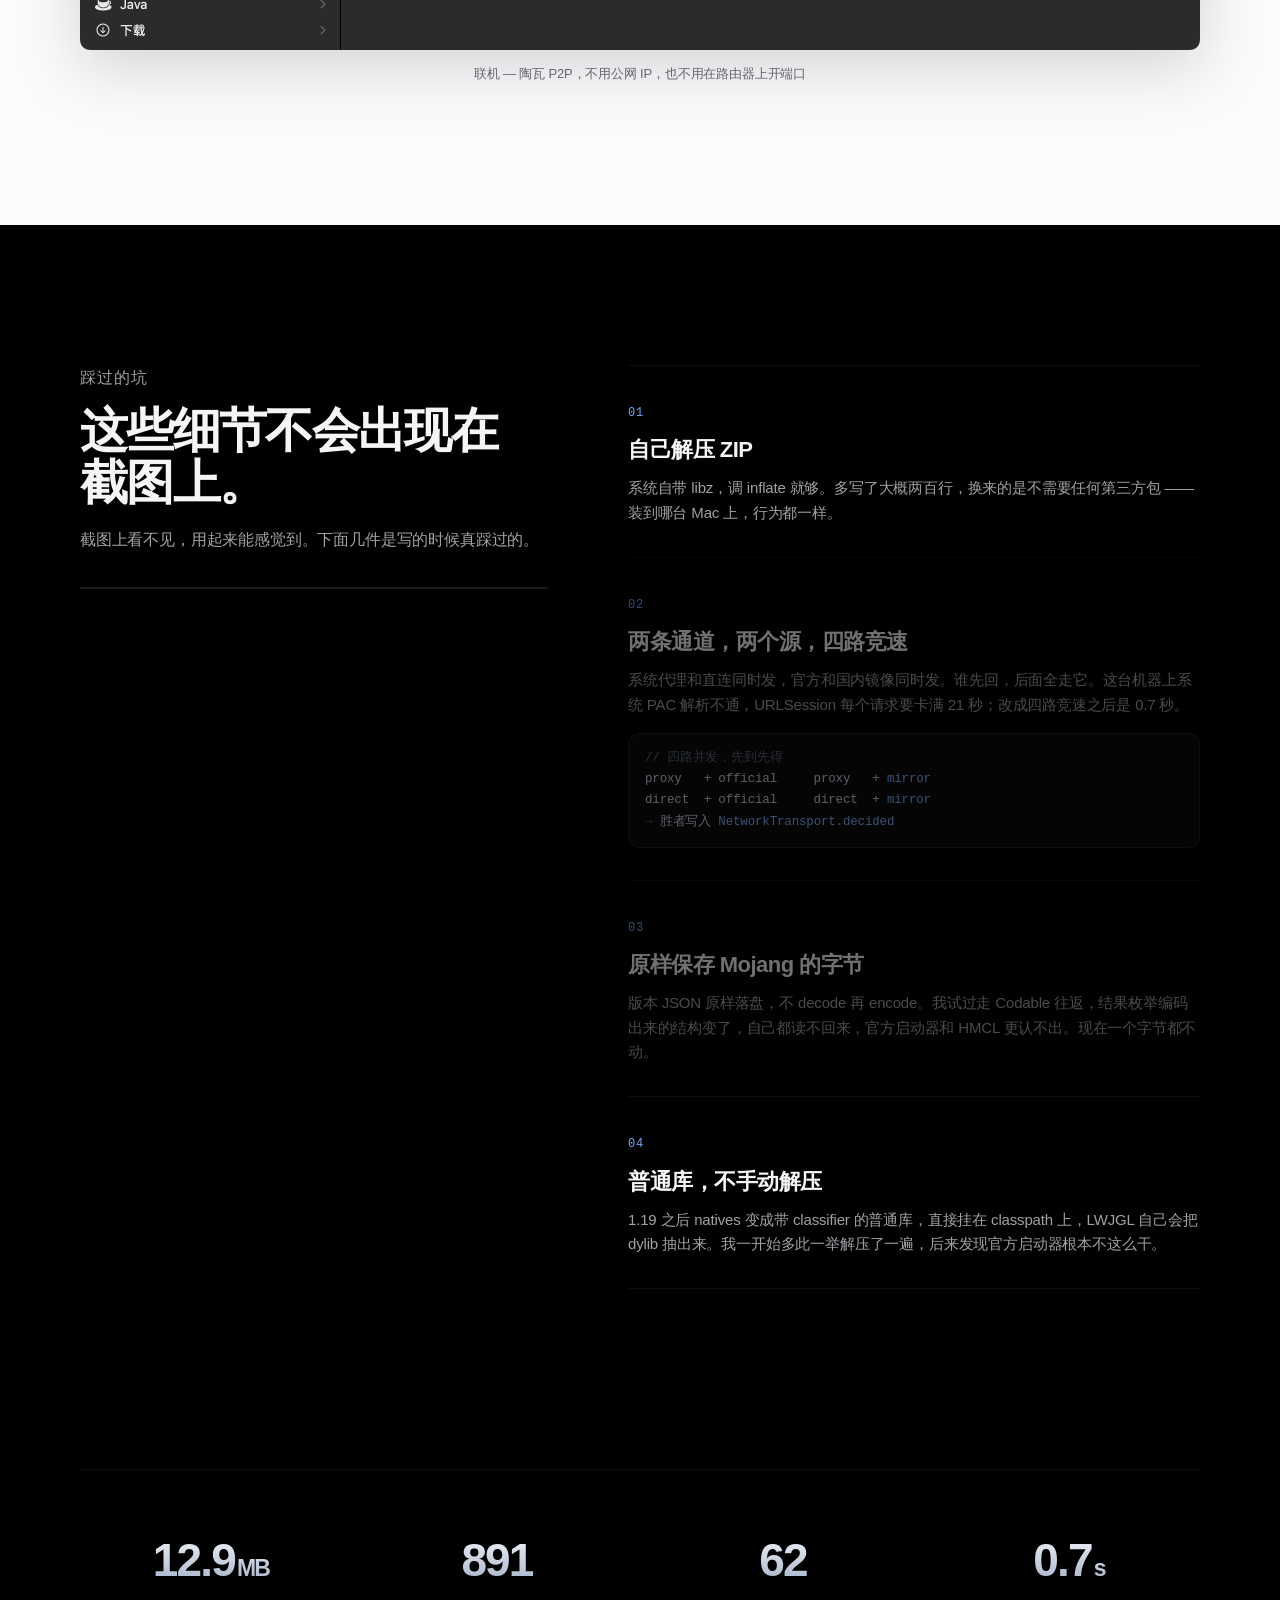
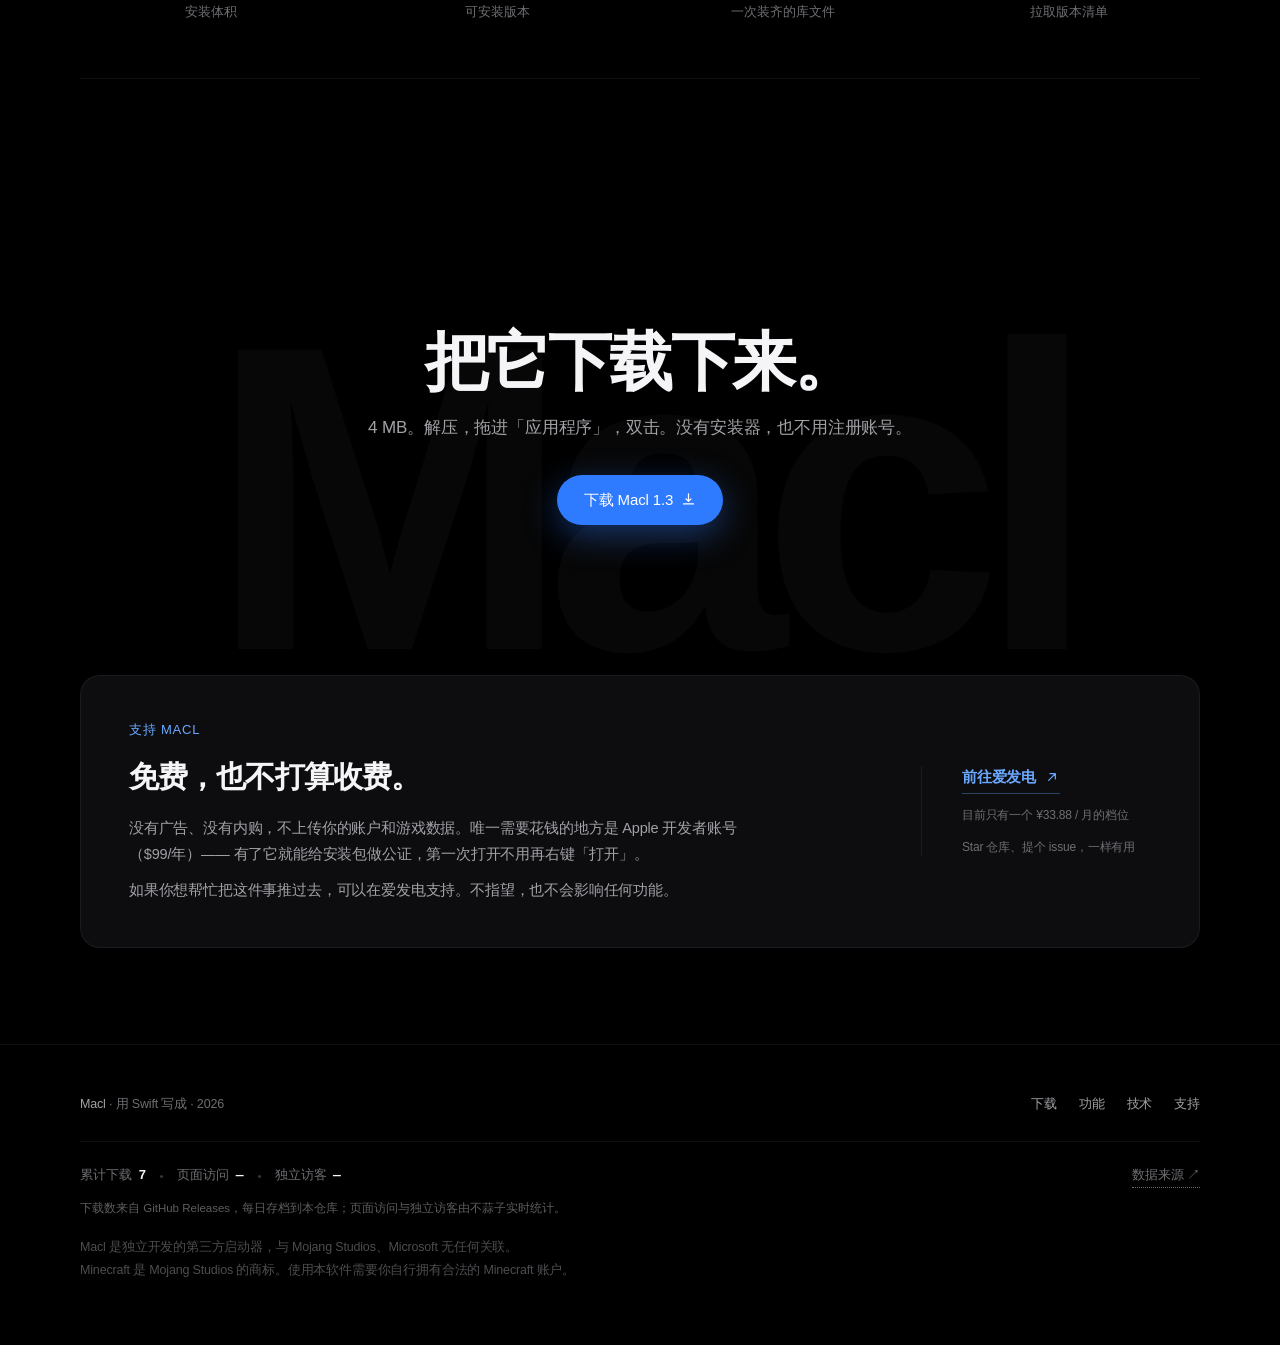
==== commit 2a081173: "重做支持入口并新增真实统计 - 去掉橙色模板弹窗与固定横幅，改为与站内一致的深色支持区块与页脚链接 - 文案改为具体用途（Apple 公证年费），去掉 emoji 与模板话术 - 新增下载计数：Git" ====
--- a/index.html
+++ b/index.html
@@ -16,25 +16,7 @@
 <link rel="icon" href="assets/icon.png">
 <link rel="apple-touch-icon" href="assets/icon.png">
 <link rel="stylesheet" href="assets/style.css?v=4">
-<style>
-.afd-bar{position:fixed;left:0;right:0;bottom:0;z-index:2147483646;display:flex;align-items:center;justify-content:center;gap:14px;padding:9px 16px;background:rgba(255,252,248,.97);border-top:1px solid #ffe2c4;box-shadow:0 -2px 14px rgba(255,122,0,.10);font-family:-apple-system,BlinkMacSystemFont,"Segoe UI","PingFang SC","Microsoft YaHei",sans-serif;font-size:14px;color:#8a5a1e;}
-.afd-bar .afd-text{flex:0 1 auto;min-width:0;overflow:hidden;text-overflow:ellipsis;white-space:nowrap;}
-.afd-bar a.afd-link{color:#ff7a00;font-weight:600;text-decoration:none;}
-.afd-bar a.afd-go{margin-left:auto;flex:0 0 auto;background:linear-gradient(135deg,#ffa64d,#ff6a00);color:#fff;padding:7px 16px;border-radius:999px;font-weight:600;text-decoration:none;box-shadow:0 2px 10px rgba(255,106,0,.30);}
-.afd-bar a.afd-go:active{transform:translateY(1px);}
-.afd-modal{position:fixed;inset:0;z-index:2147483647;display:none;align-items:center;justify-content:center;padding:20px;background:rgba(20,12,0,.45);font-family:-apple-system,BlinkMacSystemFont,"Segoe UI","PingFang SC","Microsoft YaHei",sans-serif;}
-.afd-modal.afd-show{display:flex;}
-.afd-card{position:relative;width:min(360px,92vw);background:#fff;border-radius:22px;padding:30px 24px 26px;text-align:center;box-shadow:0 18px 50px rgba(0,0,0,.28);animation:afdPop .26s cubic-bezier(.2,.8,.3,1.2);}
-@keyframes afdPop{from{transform:scale(.88);opacity:0}to{transform:scale(1);opacity:1}}
-.afd-card .afd-close{position:absolute;top:12px;right:15px;border:none;background:none;font-size:24px;line-height:1;color:#cfcfcf;cursor:pointer;padding:4px;}
-.afd-card .afd-emoji{font-size:42px;line-height:1;}
-.afd-card h3{margin:10px 0 8px;font-size:19px;color:#2b2b2b;}
-.afd-card p{margin:0 0 20px;font-size:14px;line-height:1.65;color:#6b6b6b;}
-.afd-card p a{color:#ff7a00;font-weight:600;text-decoration:none;}
-.afd-card a.afd-support{display:inline-block;background:linear-gradient(135deg,#ffa64d,#ff6a00);color:#fff;padding:12px 28px;border-radius:999px;font-weight:600;font-size:15px;text-decoration:none;box-shadow:0 6px 18px rgba(255,106,0,.35);}
-.afd-card a.afd-support:active{transform:translateY(1px);}
-@media(max-width:520px){.afd-bar{font-size:13px;gap:10px;}.afd-bar a.afd-go{padding:6px 12px;}}
-</style>
+
 </head>
 <body>
 
@@ -322,6 +304,28 @@
   </div>
 </section>
 
+<!-- ============================================================ 支持 -->
+<section class="support" id="support">
+  <div class="wrap">
+    <div class="support-card" data-reveal>
+      <div class="support-copy">
+        <p class="kicker">支持 Macl</p>
+        <h3>免费，也不打算收费。</h3>
+        <p>没有广告、没有内购，不上传你的账户和游戏数据。唯一需要花钱的地方是 Apple 开发者账号（$99/年）—— 有了它就能给安装包做公证，第一次打开不用再右键「打开」。</p>
+        <p>如果你想帮忙把这件事推过去，可以在爱发电支持。不指望，也不会影响任何功能。</p>
+      </div>
+      <div class="support-action">
+        <a href="https://afdian.com/a/apple-pc" target="_blank" rel="noopener">
+          前往爱发电
+          <svg viewBox="0 0 24 24" fill="none" stroke="currentColor" stroke-width="1.8" stroke-linecap="round" stroke-linejoin="round"><path d="M7 17 17 7M9 7h8v8"/></svg>
+        </a>
+        <span>目前只有一个 ¥33.88 / 月的档位</span>
+        <span>Star 仓库、提个 issue，一样有用</span>
+      </div>
+    </div>
+  </div>
+</section>
+
 <footer class="footer">
   <div class="wrap">
     <div class="row">
@@ -332,8 +336,22 @@
         <a href="download/">下载</a>
         <a href="#features">功能</a>
         <a href="#tech">技术</a>
-      </div>
-    </div>
+        <a href="#support">支持</a>
+      </div>
+    </div>
+
+    <div class="stats-wrap" data-stats-url="assets/stats.json" hidden>
+      <div class="stats">
+      <span>累计下载 <b data-stat="downloads">—</b></span>
+      <i></i>
+      <span>页面访问 <b data-stat="pageViews">—</b></span>
+      <i></i>
+      <span>独立访客 <b data-stat="visitors">—</b></span>
+      <a href="https://github.com/apple-PC/macl/commits/main/assets/stats.json" target="_blank" rel="noopener">数据来源 ↗</a>
+      </div>
+      <p class="stats-note">下载数来自 GitHub Releases，每日存档到本仓库；页面访问与独立访客由不蒜子实时统计。</p>
+    </div>
+
     <p class="sep">
       Macl 是独立开发的第三方启动器，与 Mojang Studios、Microsoft 无任何关联。<br>
       Minecraft 是 Mojang Studios 的商标。使用本软件需要你自行拥有合法的 Minecraft 账户。
@@ -342,30 +360,5 @@
 </footer>
 
 <script src="assets/main.js?v=4" defer></script>
-<div class="afd-bar">
-  <span class="afd-text">💛 如果这个项目对你有帮助，欢迎在 <a class="afd-link" href="https://afdian.com/a/apple-pc" target="_blank" rel="noopener">爱发电</a> 支持我</span>
-  <a class="afd-go" href="https://afdian.com/a/apple-pc" target="_blank" rel="noopener">前往支持</a>
-</div>
-<div class="afd-modal" id="afdModal" role="dialog" aria-modal="true">
-  <div class="afd-card">
-    <button class="afd-close" id="afdClose" aria-label="关闭">×</button>
-    <div class="afd-emoji">💛</div>
-    <h3>喜欢我的作品吗？</h3>
-    <p>如果这个网站帮到了你，欢迎在 <a href="https://afdian.com/a/apple-pc" target="_blank" rel="noopener">爱发电</a> 请我喝杯奶茶 ☕<br>你的支持是我继续创作的动力～</p>
-    <a class="afd-support" href="https://afdian.com/a/apple-pc" target="_blank" rel="noopener">前往爱发电支持</a>
-  </div>
-</div>
-<script>
-(function(){
-  try{
-    if(localStorage.getItem('afd_dismissed')==='1') return;
-    var m=document.getElementById('afdModal'); if(!m) return;
-    m.classList.add('afd-show');
-    function close(){ m.classList.remove('afd-show'); try{localStorage.setItem('afd_dismissed','1');}catch(e){} }
-    var c=document.getElementById('afdClose'); if(c) c.onclick=close;
-    m.addEventListener('click',function(e){ if(e.target===m) close(); });
-  }catch(e){}
-})();
-</script>
 </body>
 </html>
--- a/assets/style.css
+++ b/assets/style.css
@@ -938,3 +938,100 @@
   .dl-card img.icon { width: 72px; height: 72px; border-radius: 17px; }
   .spec-table th { width: 110px; padding-right: 12px; }
 }
+
+/* ---------------------------------------------------------------- 支持 Macl */
+
+.support { padding: 0 0 96px; }
+.support-card {
+  display: grid;
+  grid-template-columns: minmax(0, 1fr) 230px;
+  gap: 48px;
+  align-items: center;
+  padding: 44px 48px;
+  background: var(--panel);
+  border: 1px solid var(--line-soft);
+  border-radius: var(--radius);
+}
+.support-copy h3 {
+  font-size: clamp(22px, 2.4vw, 30px);
+  font-weight: 650;
+  letter-spacing: -0.03em;
+  margin-bottom: 16px;
+}
+.support-copy p:not(.kicker) {
+  color: var(--dim);
+  font-size: 14.5px;
+  line-height: 1.8;
+  max-width: 620px;
+  margin-bottom: 10px;
+}
+.support-copy p:last-child { margin-bottom: 0; }
+.support-action {
+  display: flex;
+  flex-direction: column;
+  align-items: flex-start;
+  gap: 12px;
+  padding-left: 40px;
+  border-left: 1px solid var(--line-soft);
+}
+.support-action > a {
+  display: inline-flex;
+  align-items: center;
+  gap: 8px;
+  color: var(--blue-soft);
+  font-size: 15px;
+  font-weight: 600;
+  padding-bottom: 5px;
+  border-bottom: 1px solid rgba(106, 168, 255, 0.35);
+  transition: color 0.2s var(--ease), border-color 0.2s var(--ease);
+}
+.support-action > a:hover { color: var(--ink); border-color: var(--ink); }
+.support-action > a svg { width: 16px; height: 16px; }
+.support-action span { font-size: 12px; color: var(--dimmer); line-height: 1.6; }
+@media (max-width: 800px) {
+  .support-card { grid-template-columns: 1fr; gap: 28px; padding: 32px 28px; }
+  .support-action {
+    padding-left: 0;
+    padding-top: 24px;
+    border-left: 0;
+    border-top: 1px solid var(--line-soft);
+  }
+}
+
+/* ---------------------------------------------------------------- 真实数据 */
+
+.stats-wrap[hidden] { display: none; }
+.stats {
+  display: flex;
+  align-items: center;
+  gap: 14px;
+  flex-wrap: wrap;
+  margin-top: 26px;
+  padding-top: 22px;
+  border-top: 1px solid var(--line-soft);
+  font-size: 12.5px;
+  color: var(--dimmer);
+  letter-spacing: 0;
+}
+.stats b {
+  margin-left: 3px;
+  color: var(--ink);
+  font-family: var(--mono);
+  font-size: 13px;
+  font-weight: 600;
+  font-variant-numeric: tabular-nums;
+}
+.stats i { width: 3px; height: 3px; border-radius: 50%; background: var(--dimmer); opacity: 0.5; }
+.stats a { margin-left: auto; color: var(--dimmer); border-bottom: 1px dotted var(--dimmer); }
+.stats a:hover { color: var(--blue-soft); border-color: var(--blue-soft); }
+.stats-note {
+  margin-top: 10px;
+  font-size: 11.5px;
+  color: var(--dimmer);
+  opacity: 0.85;
+  letter-spacing: 0;
+}
+@media (max-width: 600px) {
+  .stats { gap: 10px; }
+  .stats a { margin-left: 0; width: 100%; }
+}
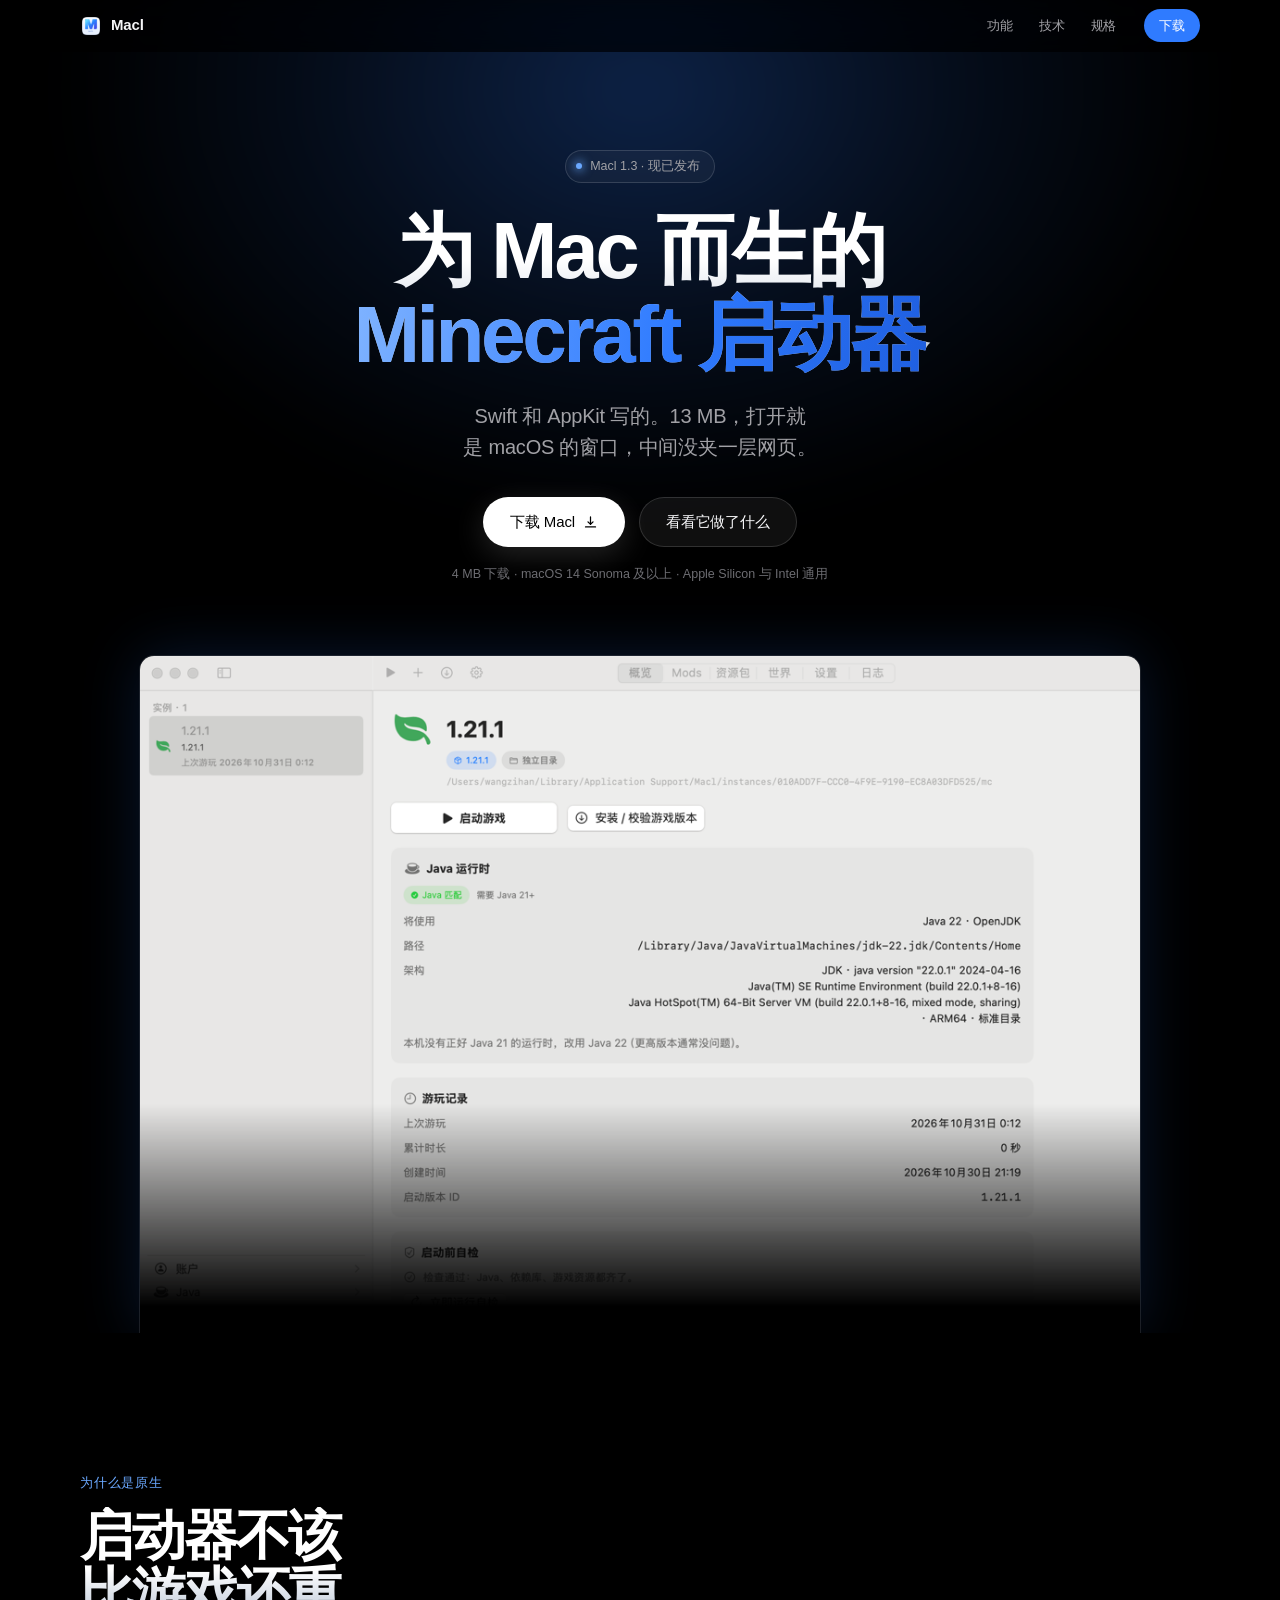
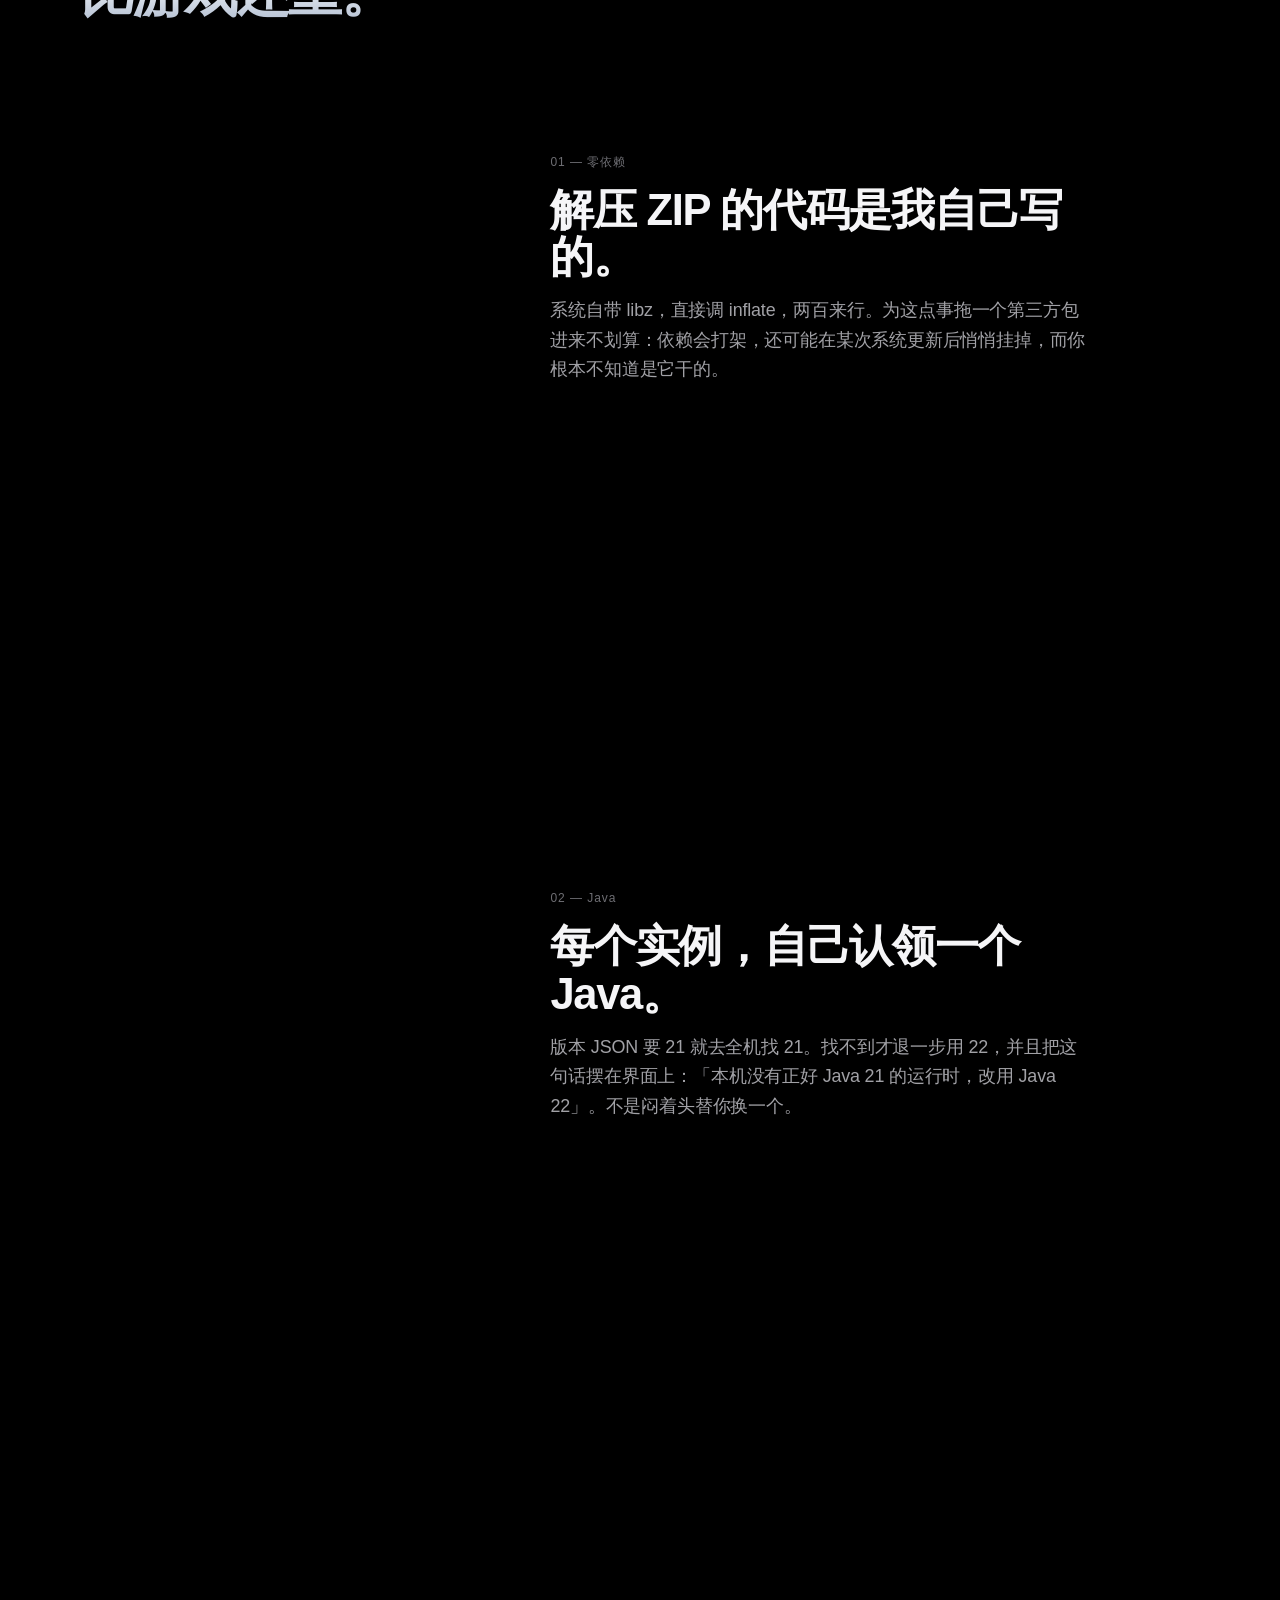
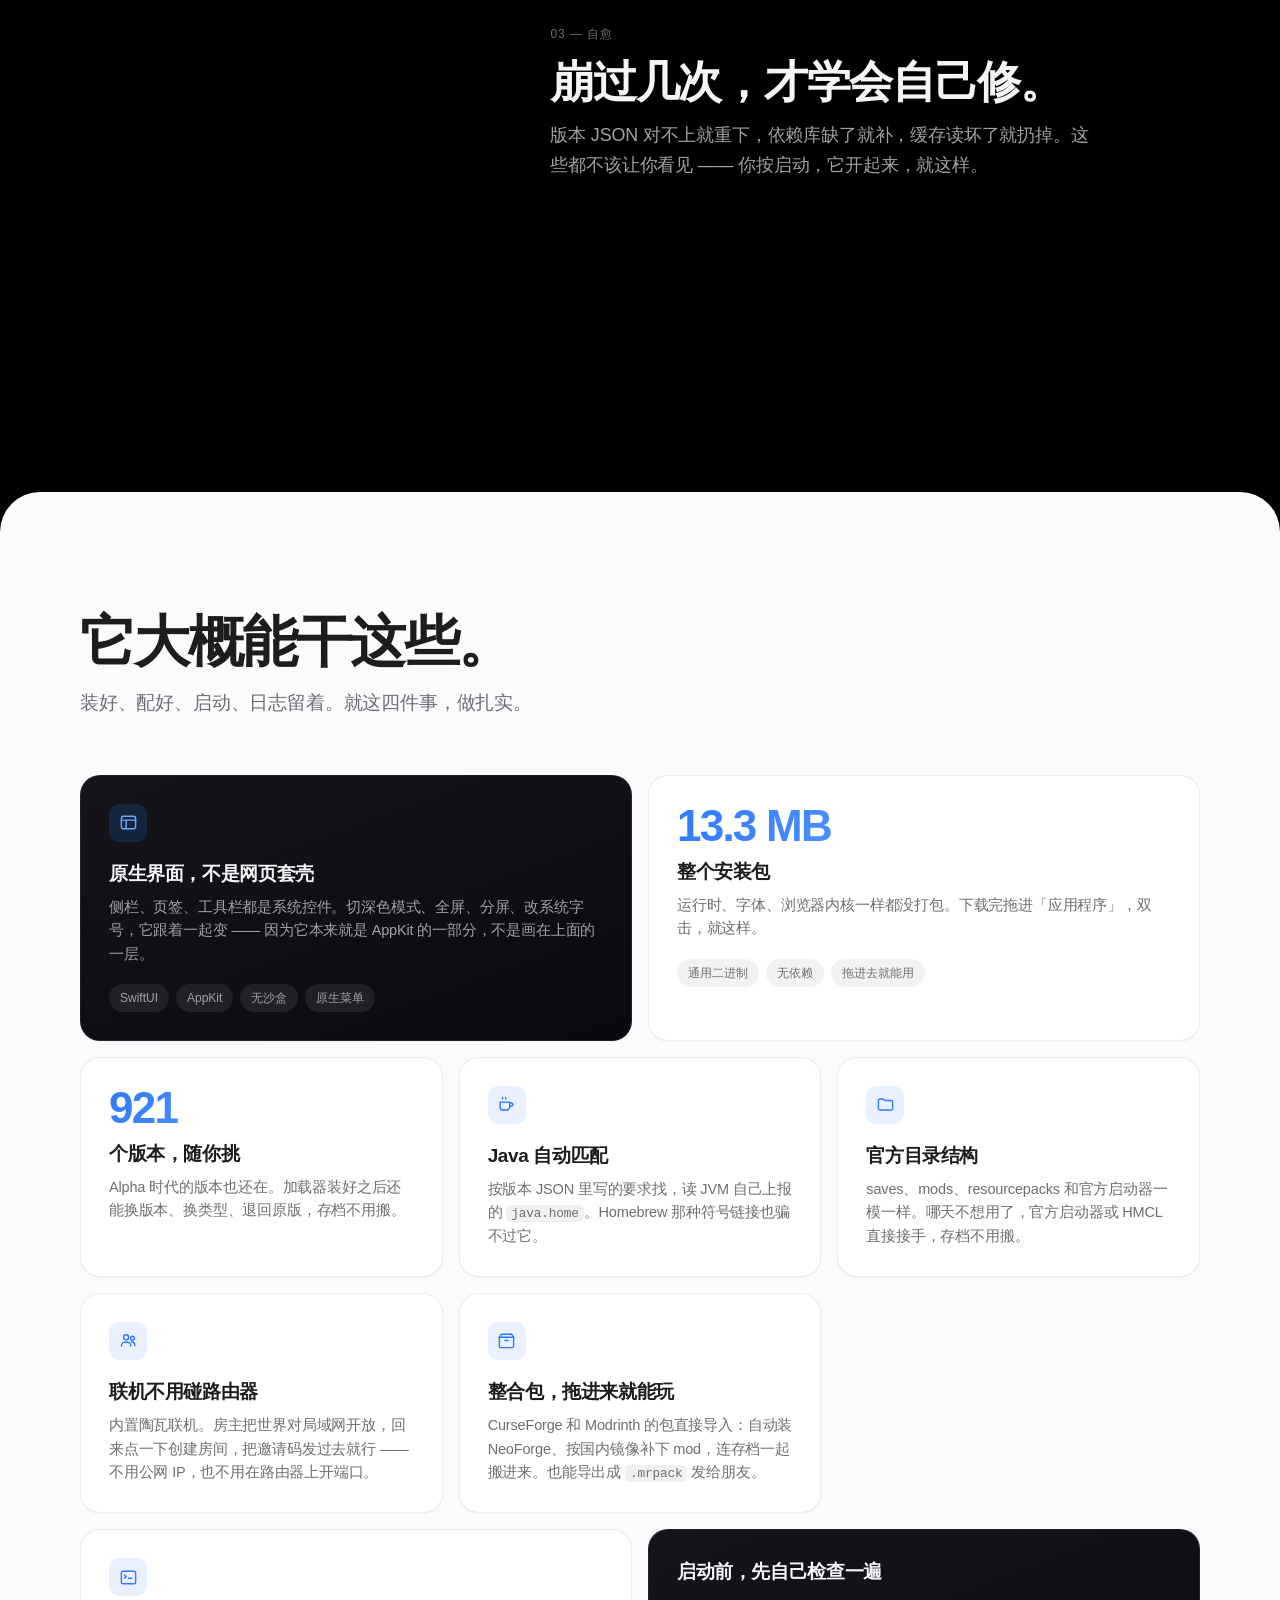
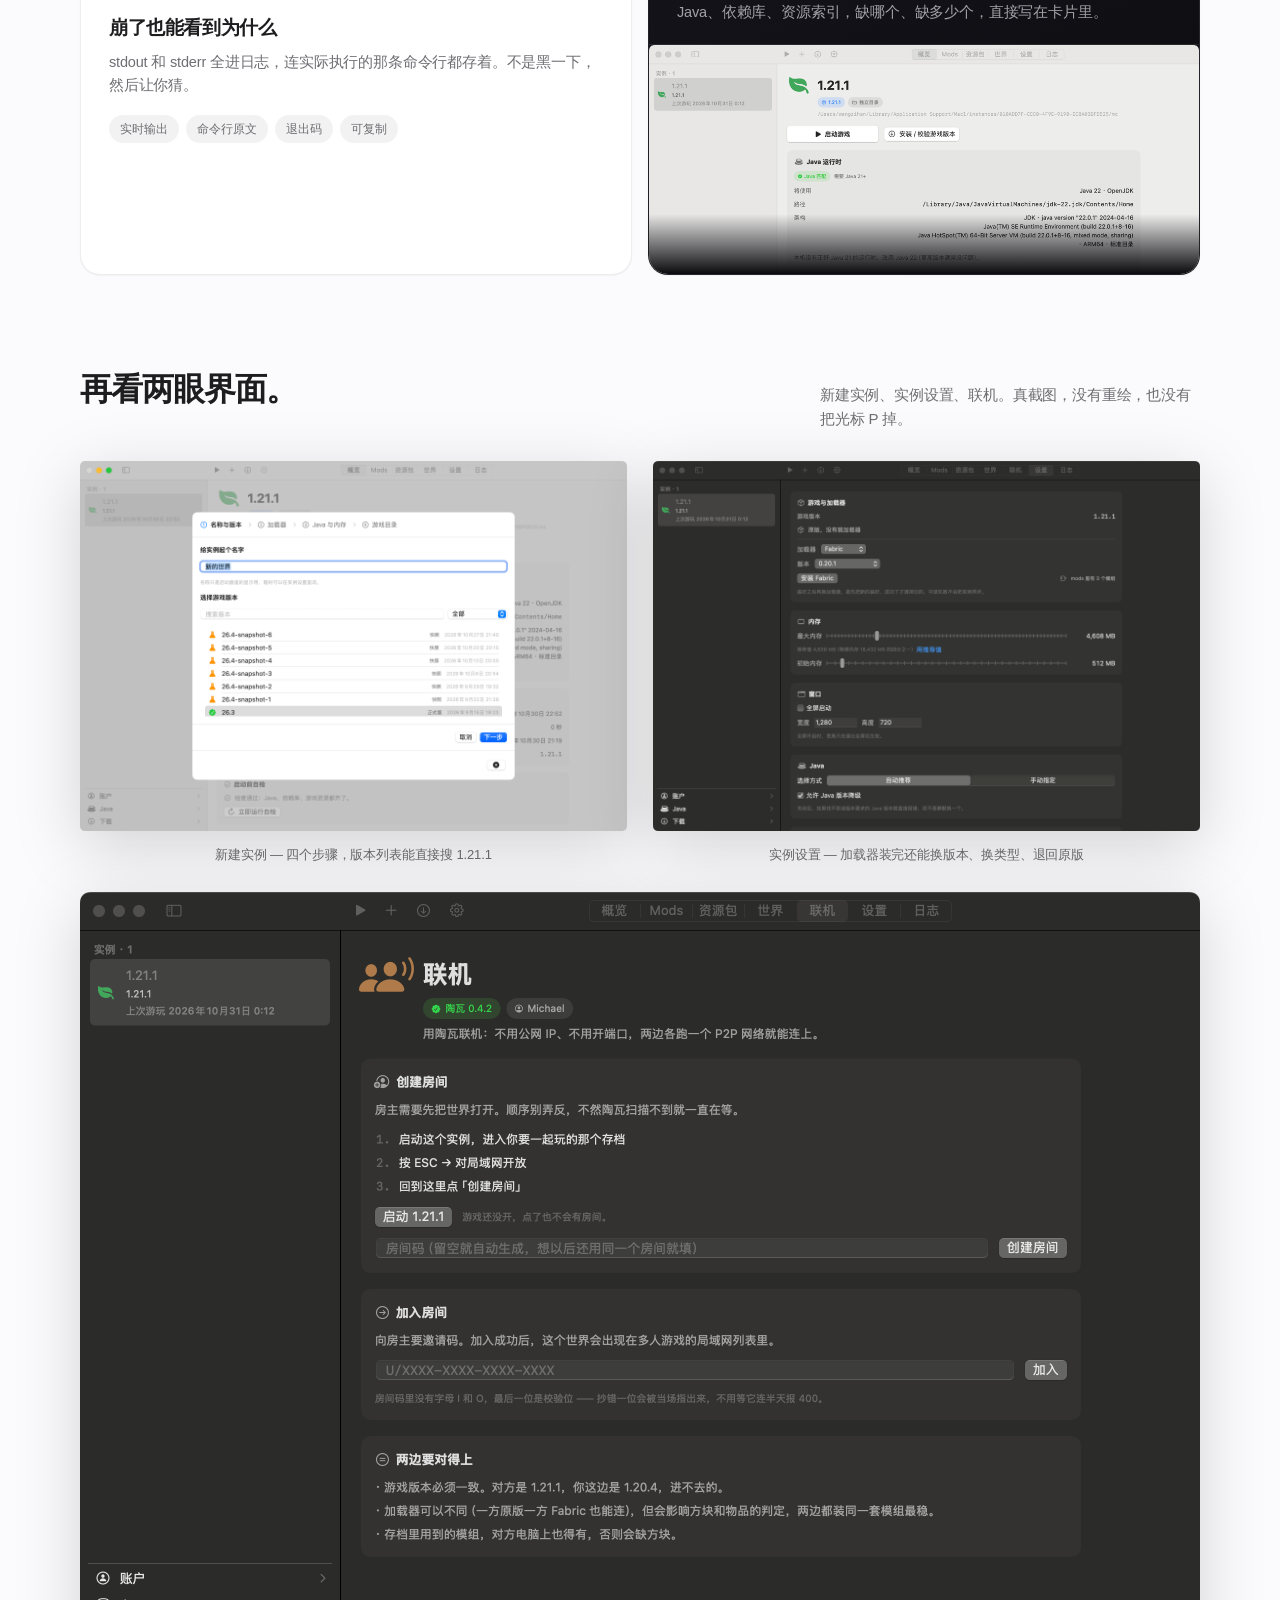
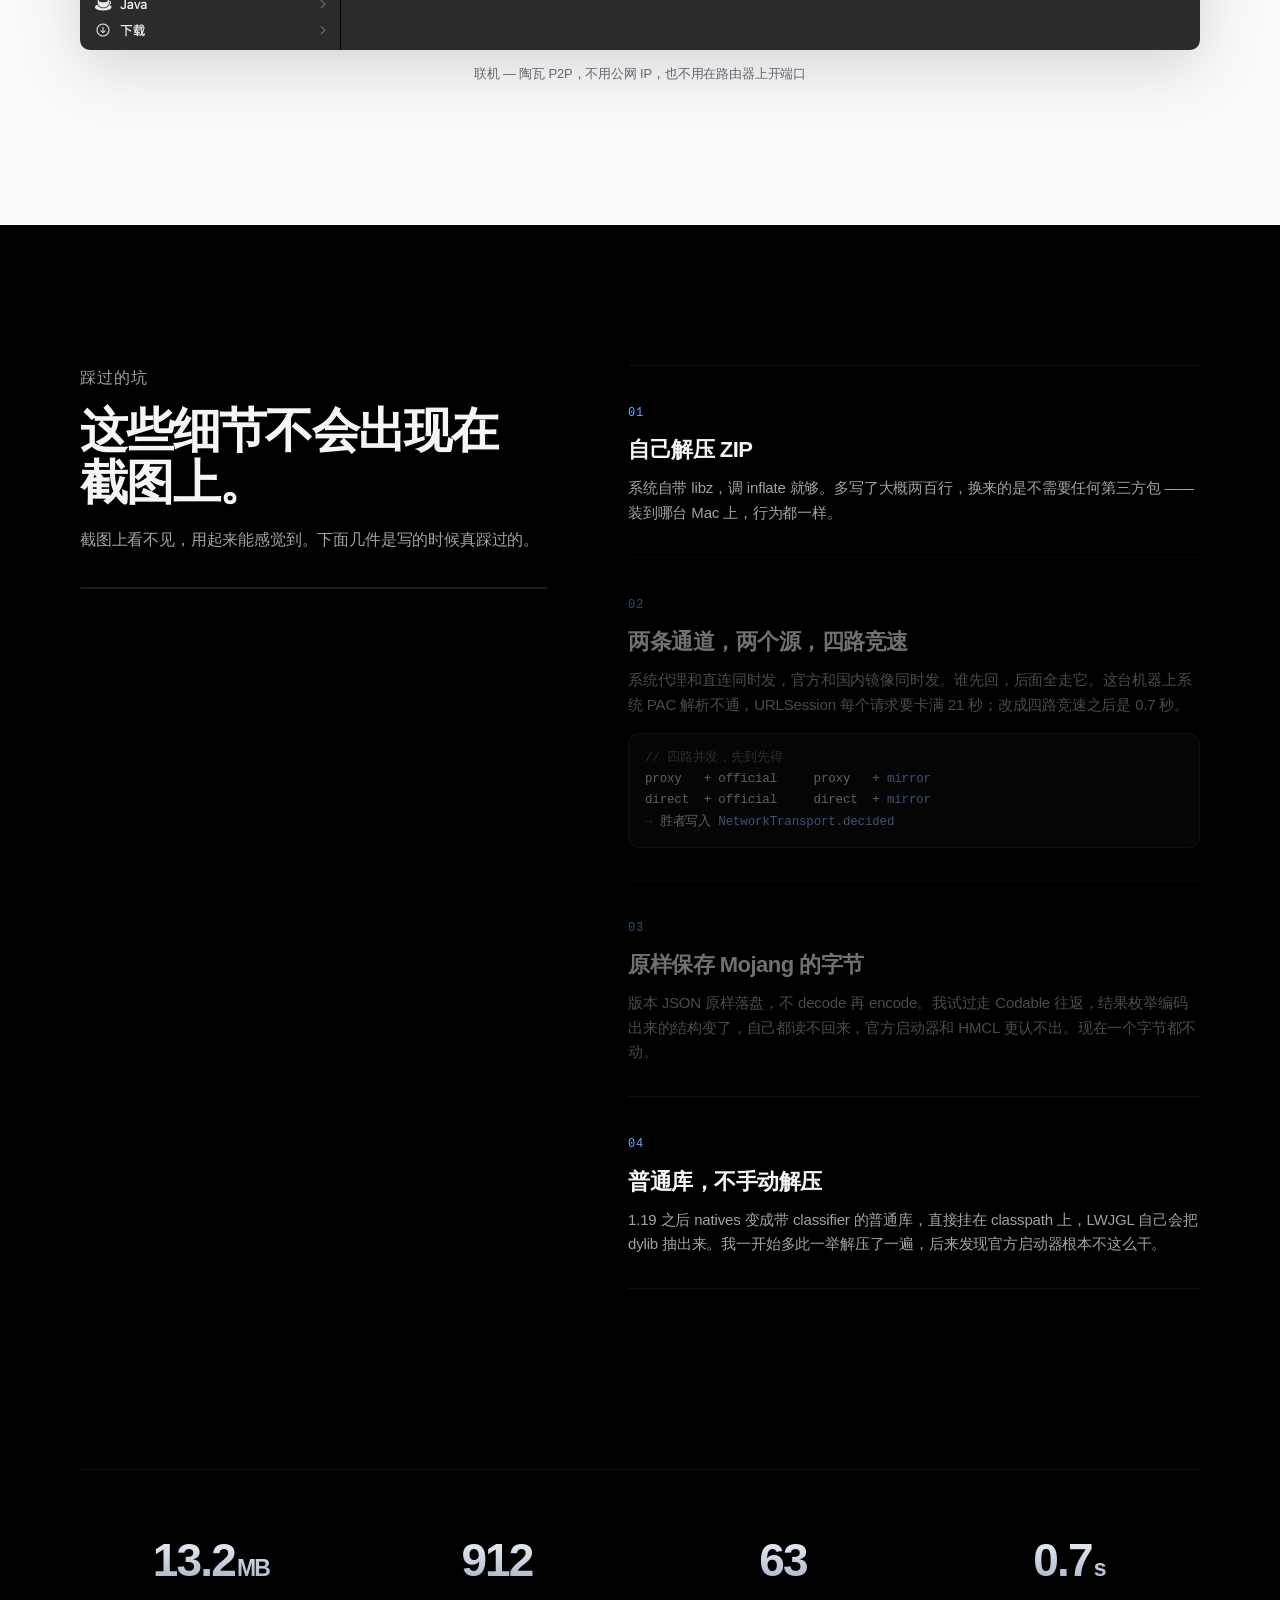
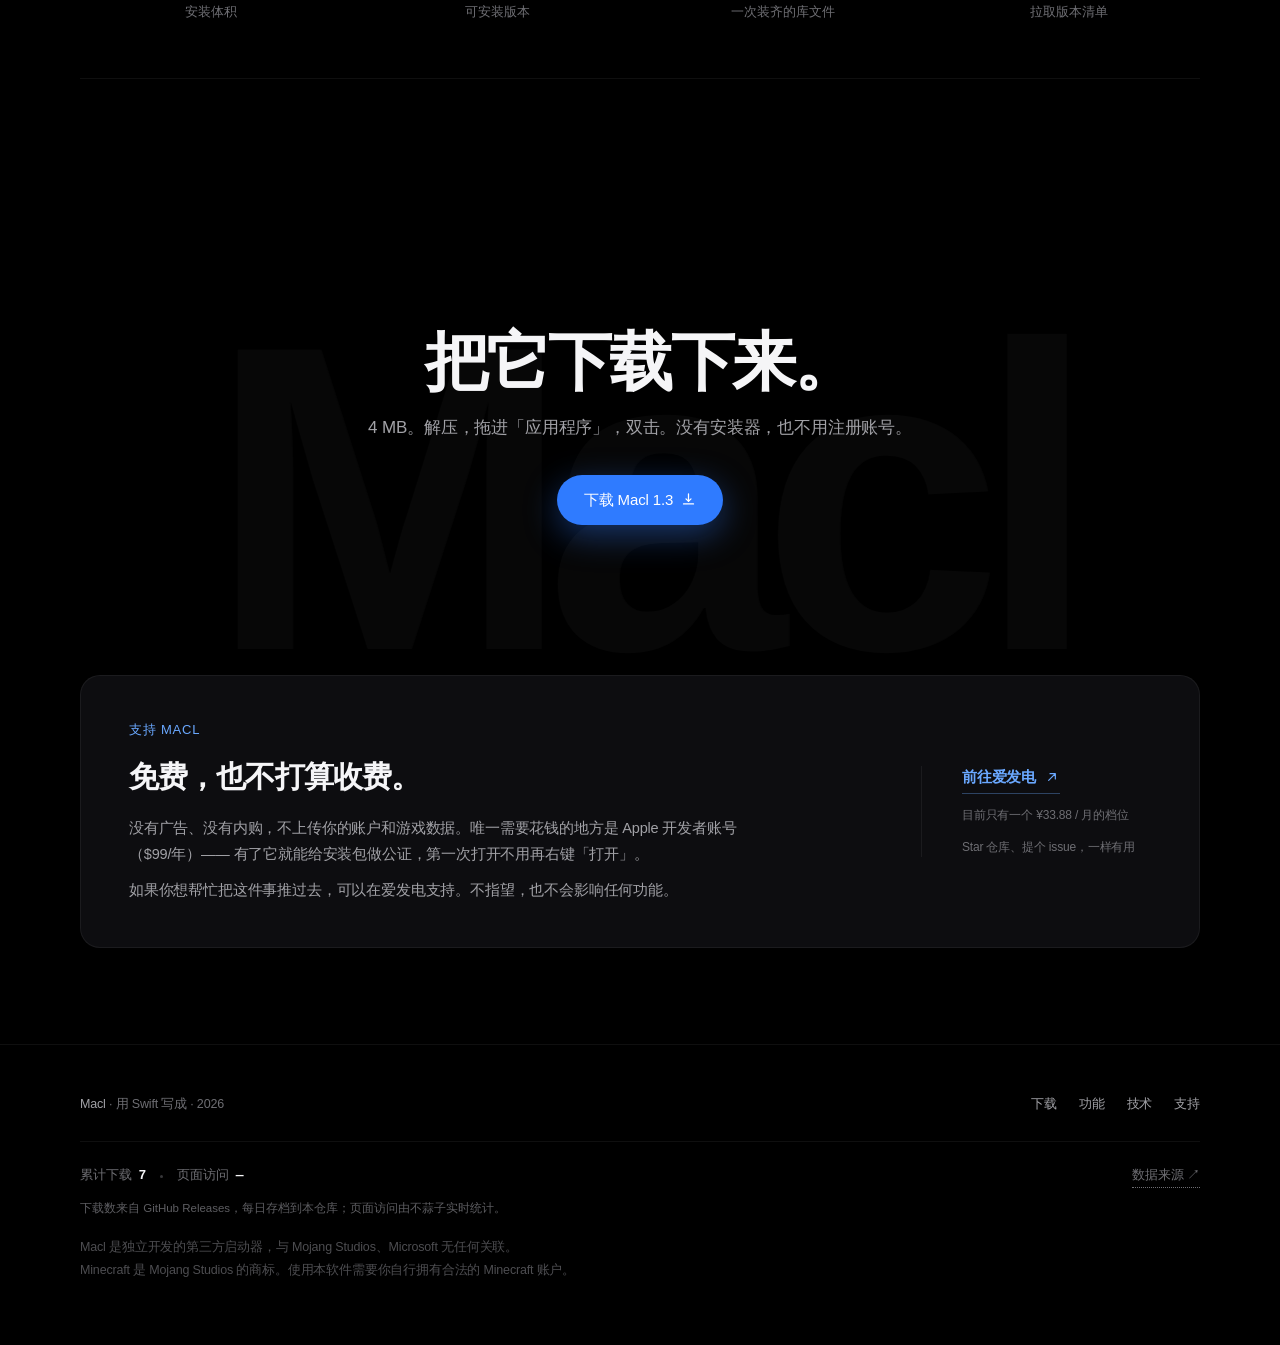
==== commit 8cbc4a74: "统计只保留可信指标：去掉独立访客 不蒜子实测 site_uv 与 site_pv 同步递增，不构成独立访客统计； 宁可少显示一项，也不展示半真半假的数字。" ====
--- a/index.html
+++ b/index.html
@@ -345,11 +345,9 @@
       <span>累计下载 <b data-stat="downloads">—</b></span>
       <i></i>
       <span>页面访问 <b data-stat="pageViews">—</b></span>
-      <i></i>
-      <span>独立访客 <b data-stat="visitors">—</b></span>
       <a href="https://github.com/apple-PC/macl/commits/main/assets/stats.json" target="_blank" rel="noopener">数据来源 ↗</a>
       </div>
-      <p class="stats-note">下载数来自 GitHub Releases，每日存档到本仓库；页面访问与独立访客由不蒜子实时统计。</p>
+      <p class="stats-note">下载数来自 GitHub Releases，每日存档到本仓库；页面访问由不蒜子实时统计。</p>
     </div>
 
     <p class="sep">
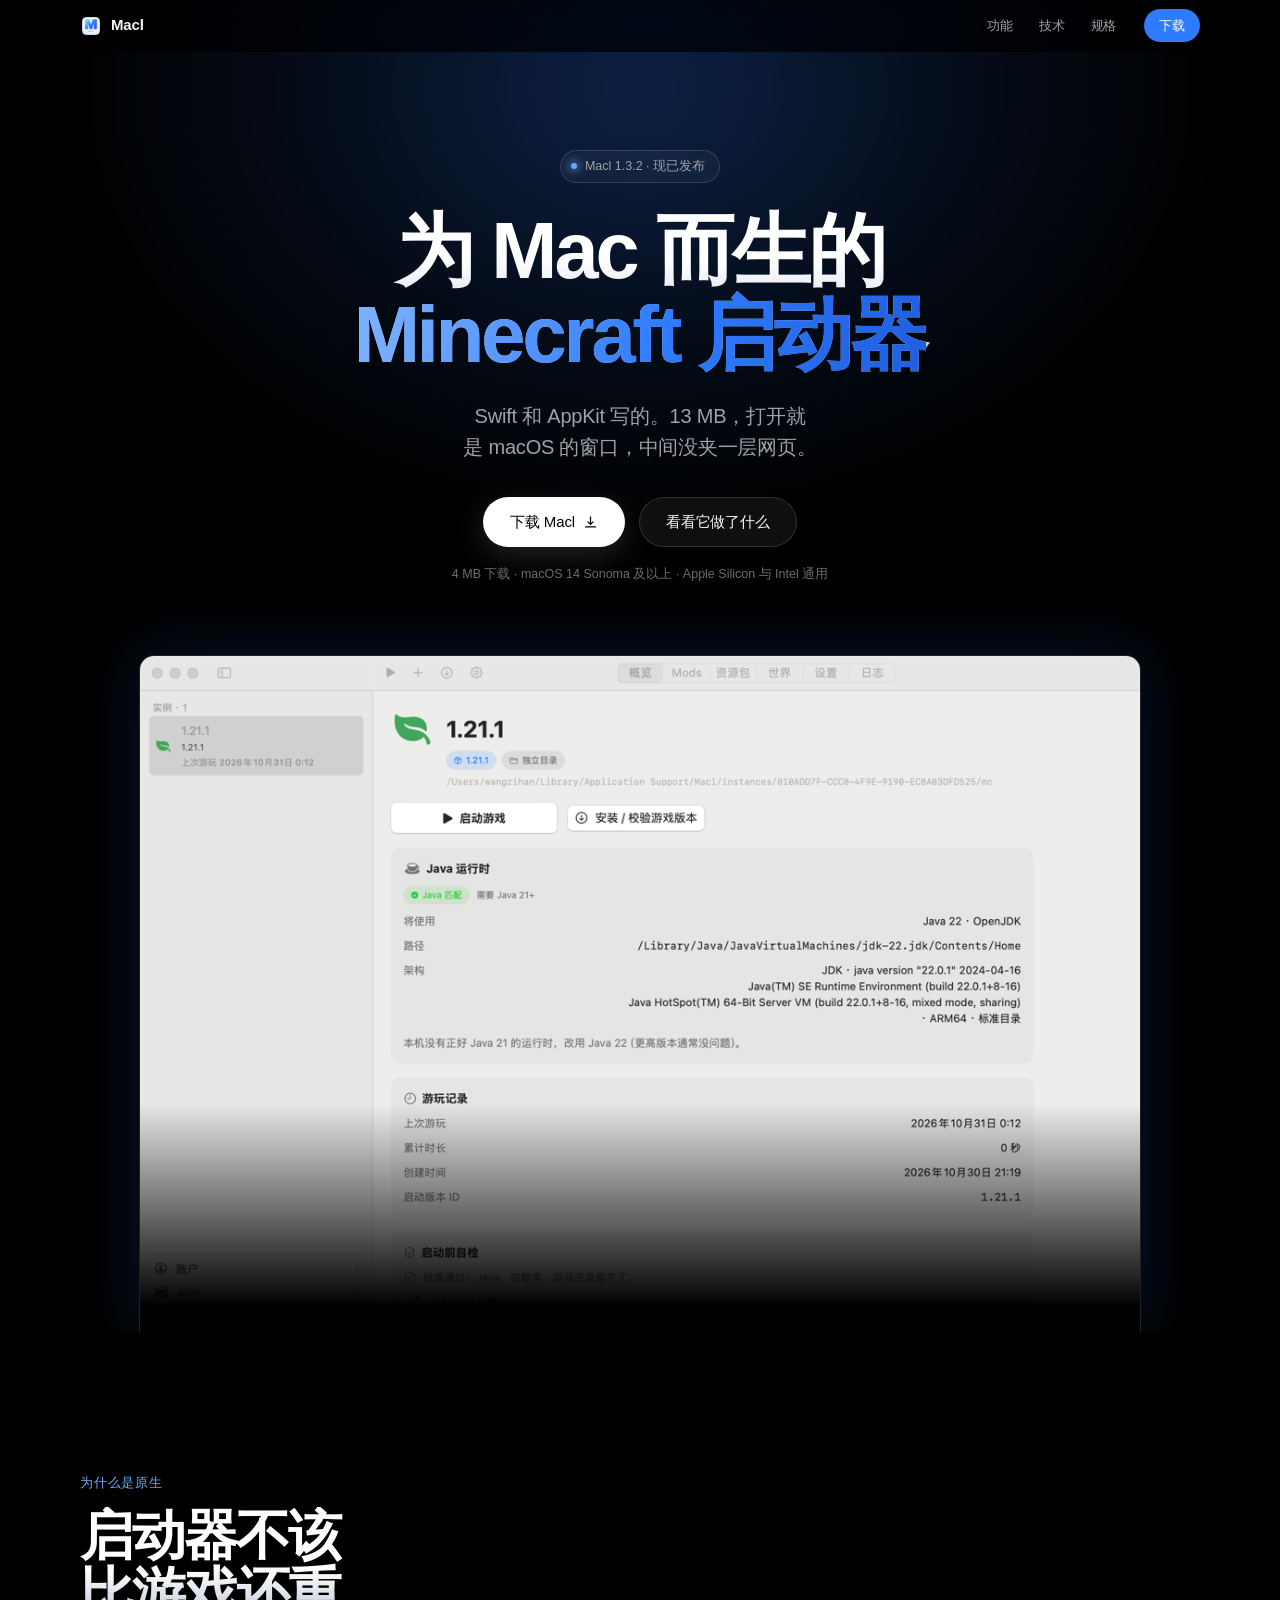
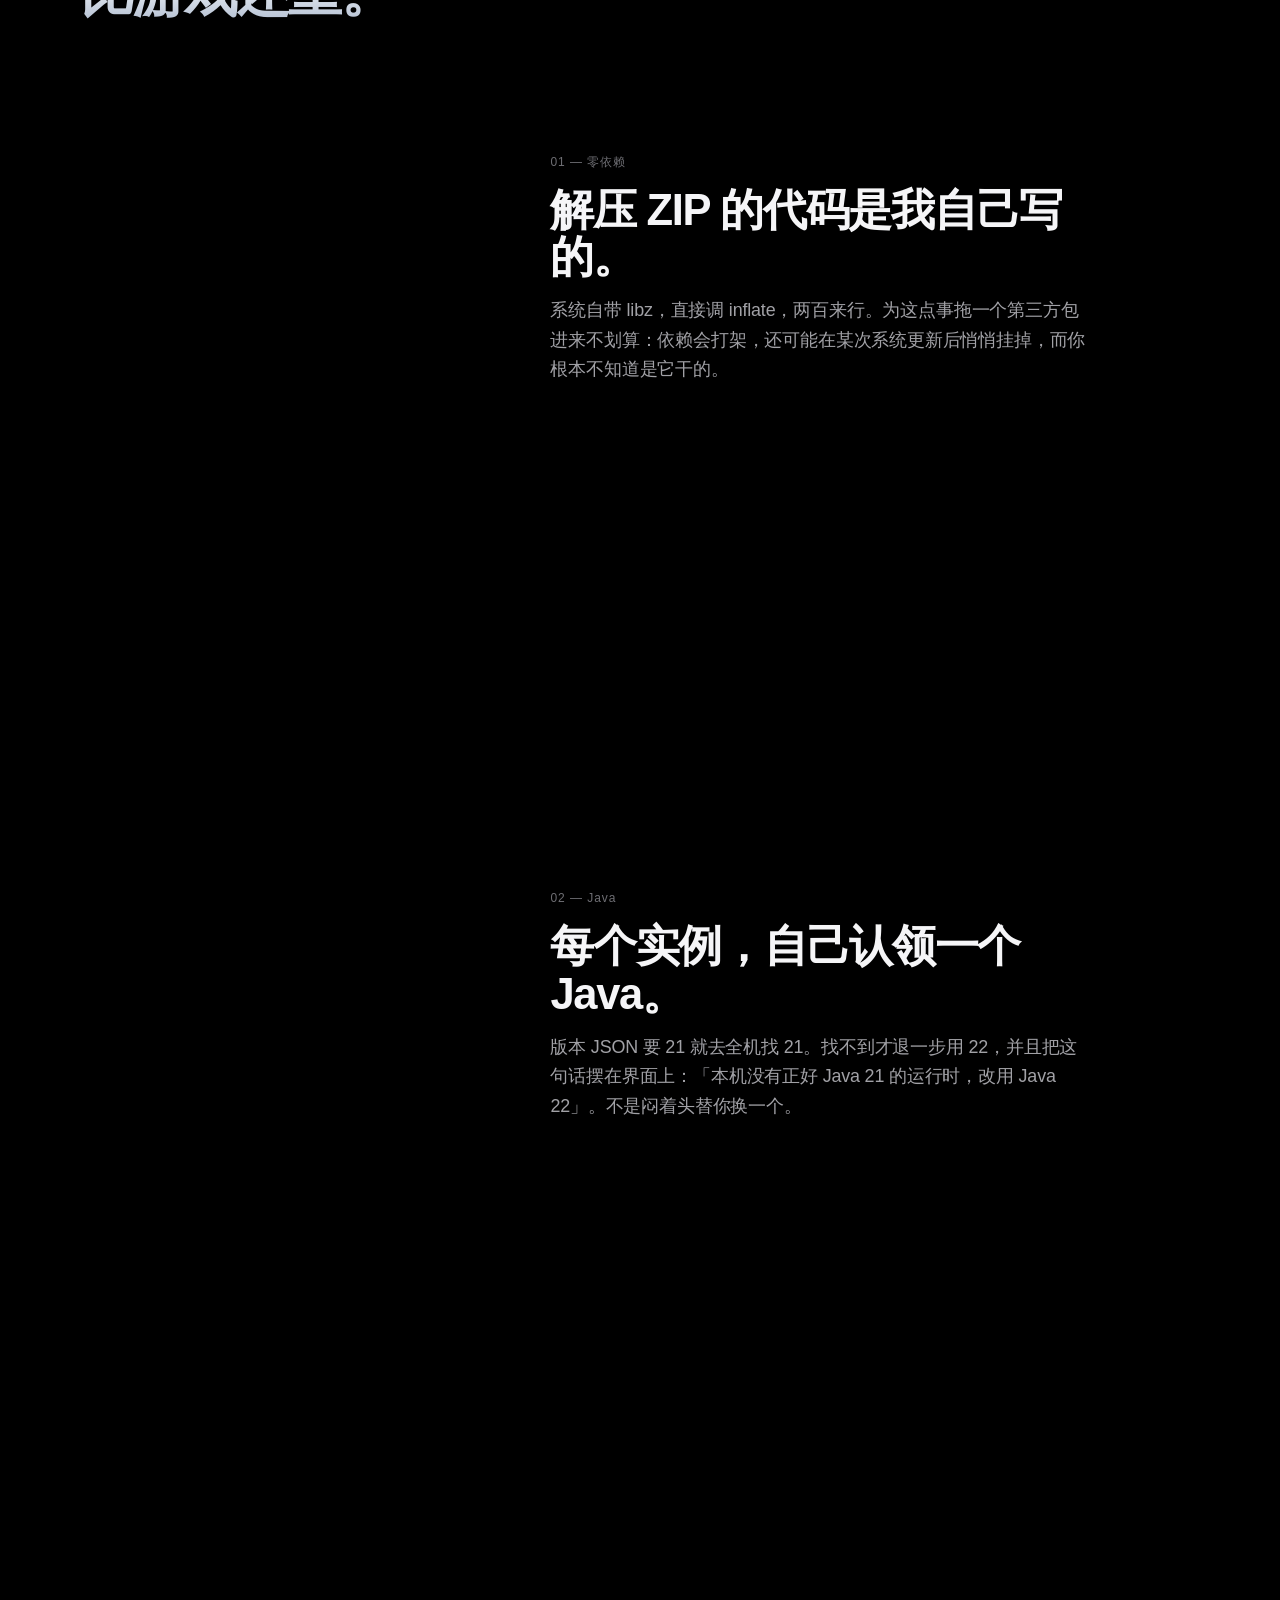
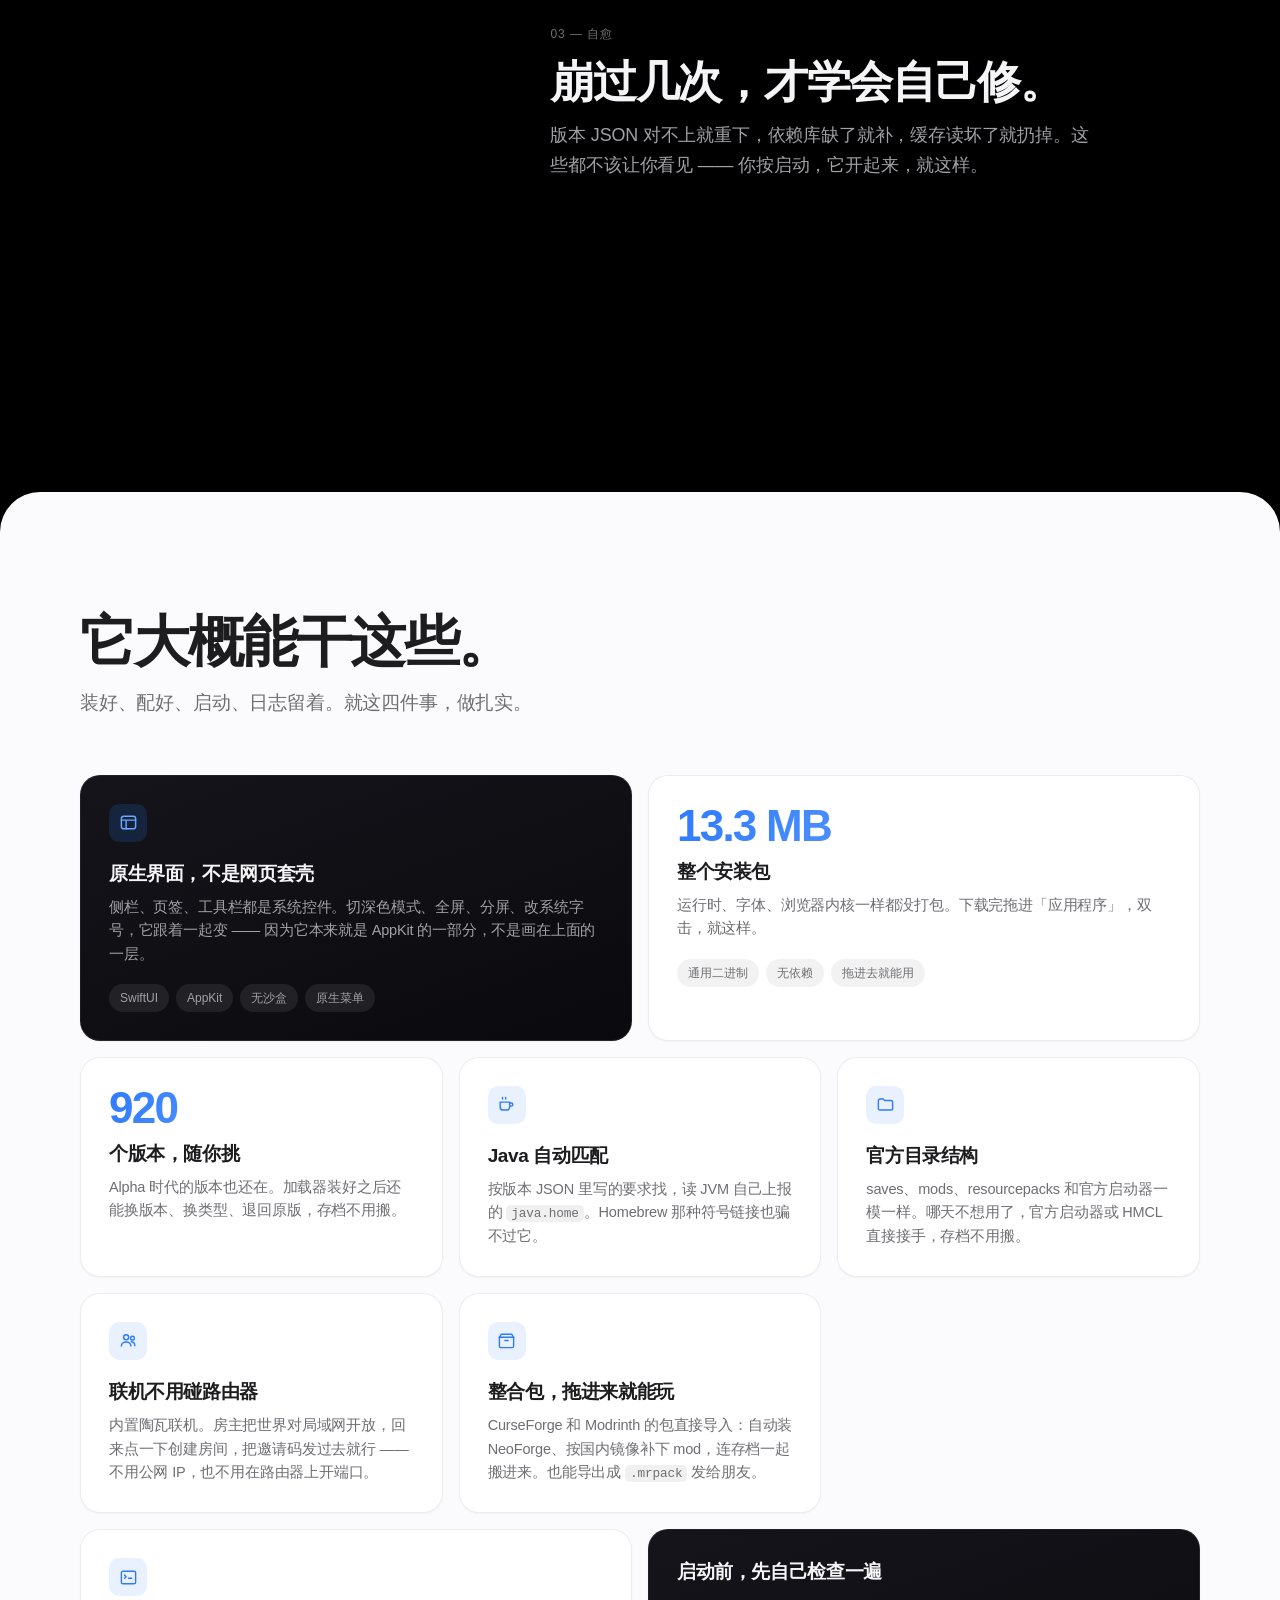
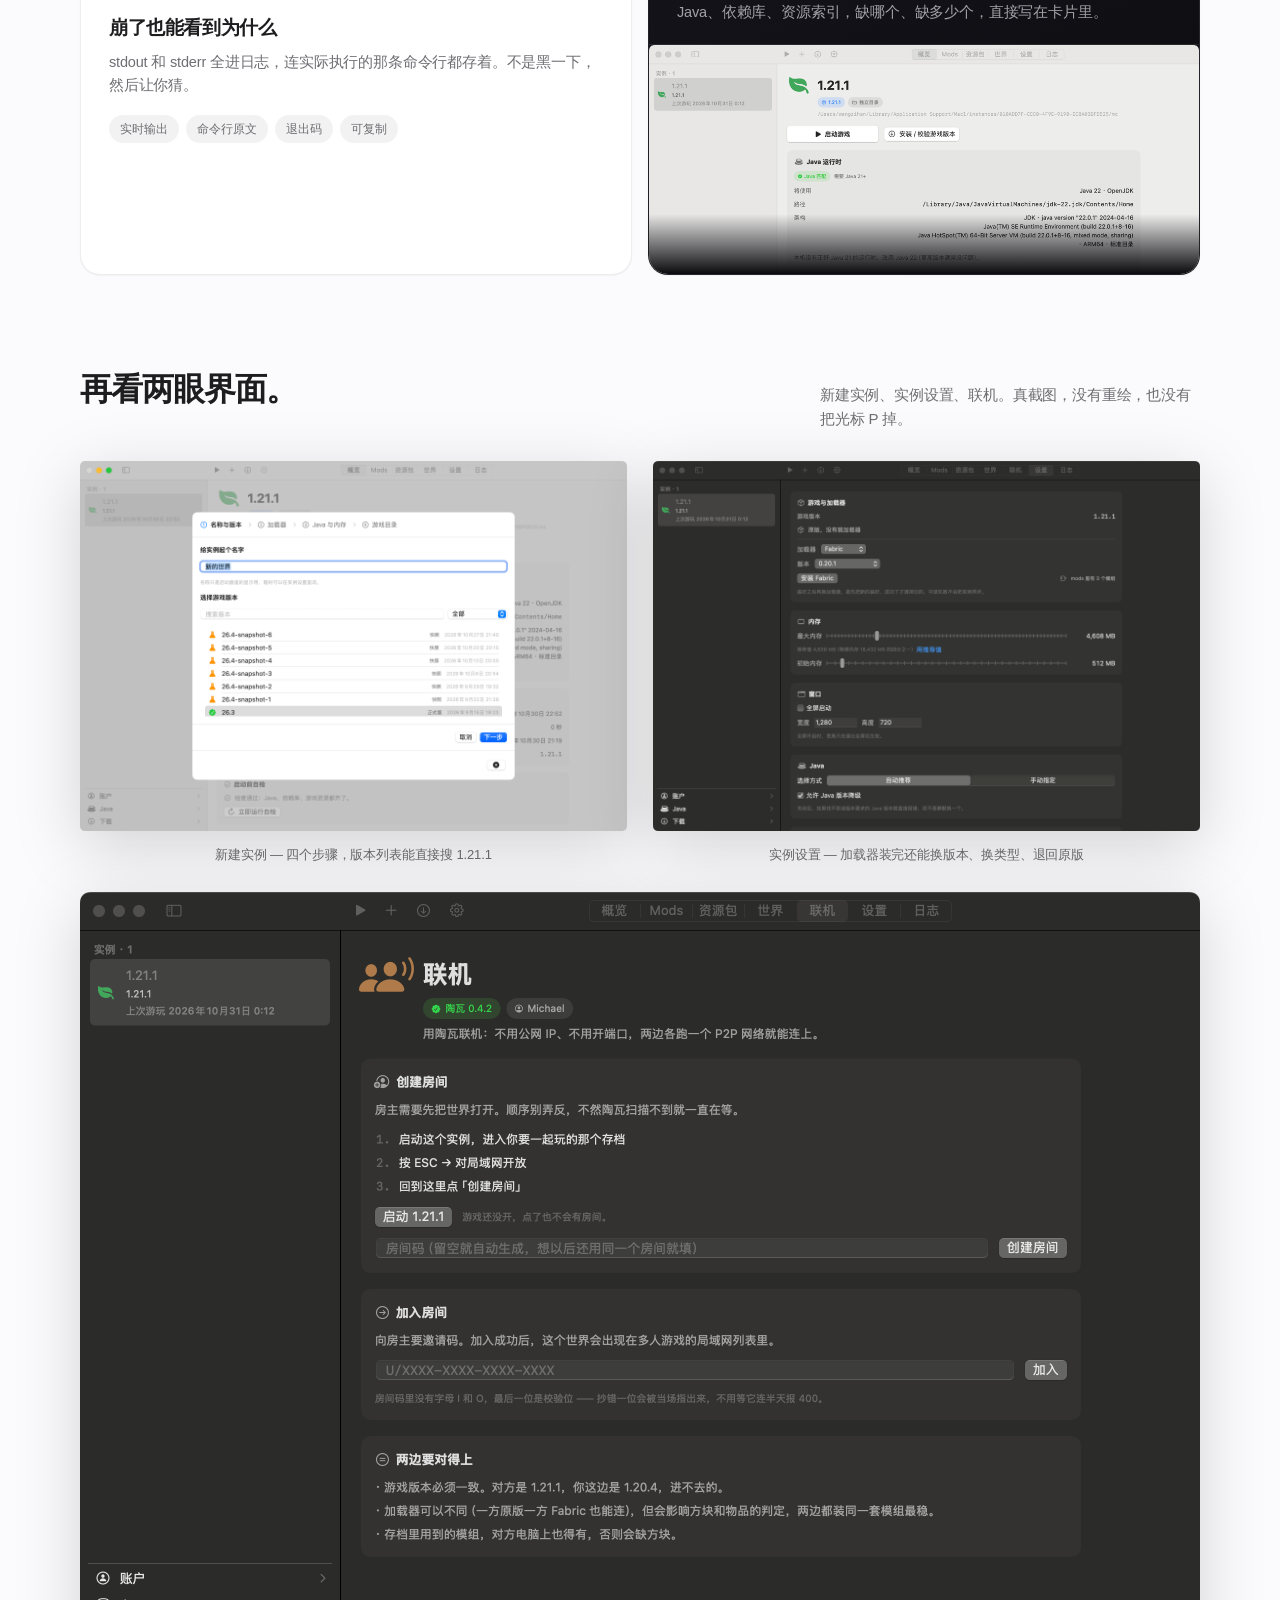
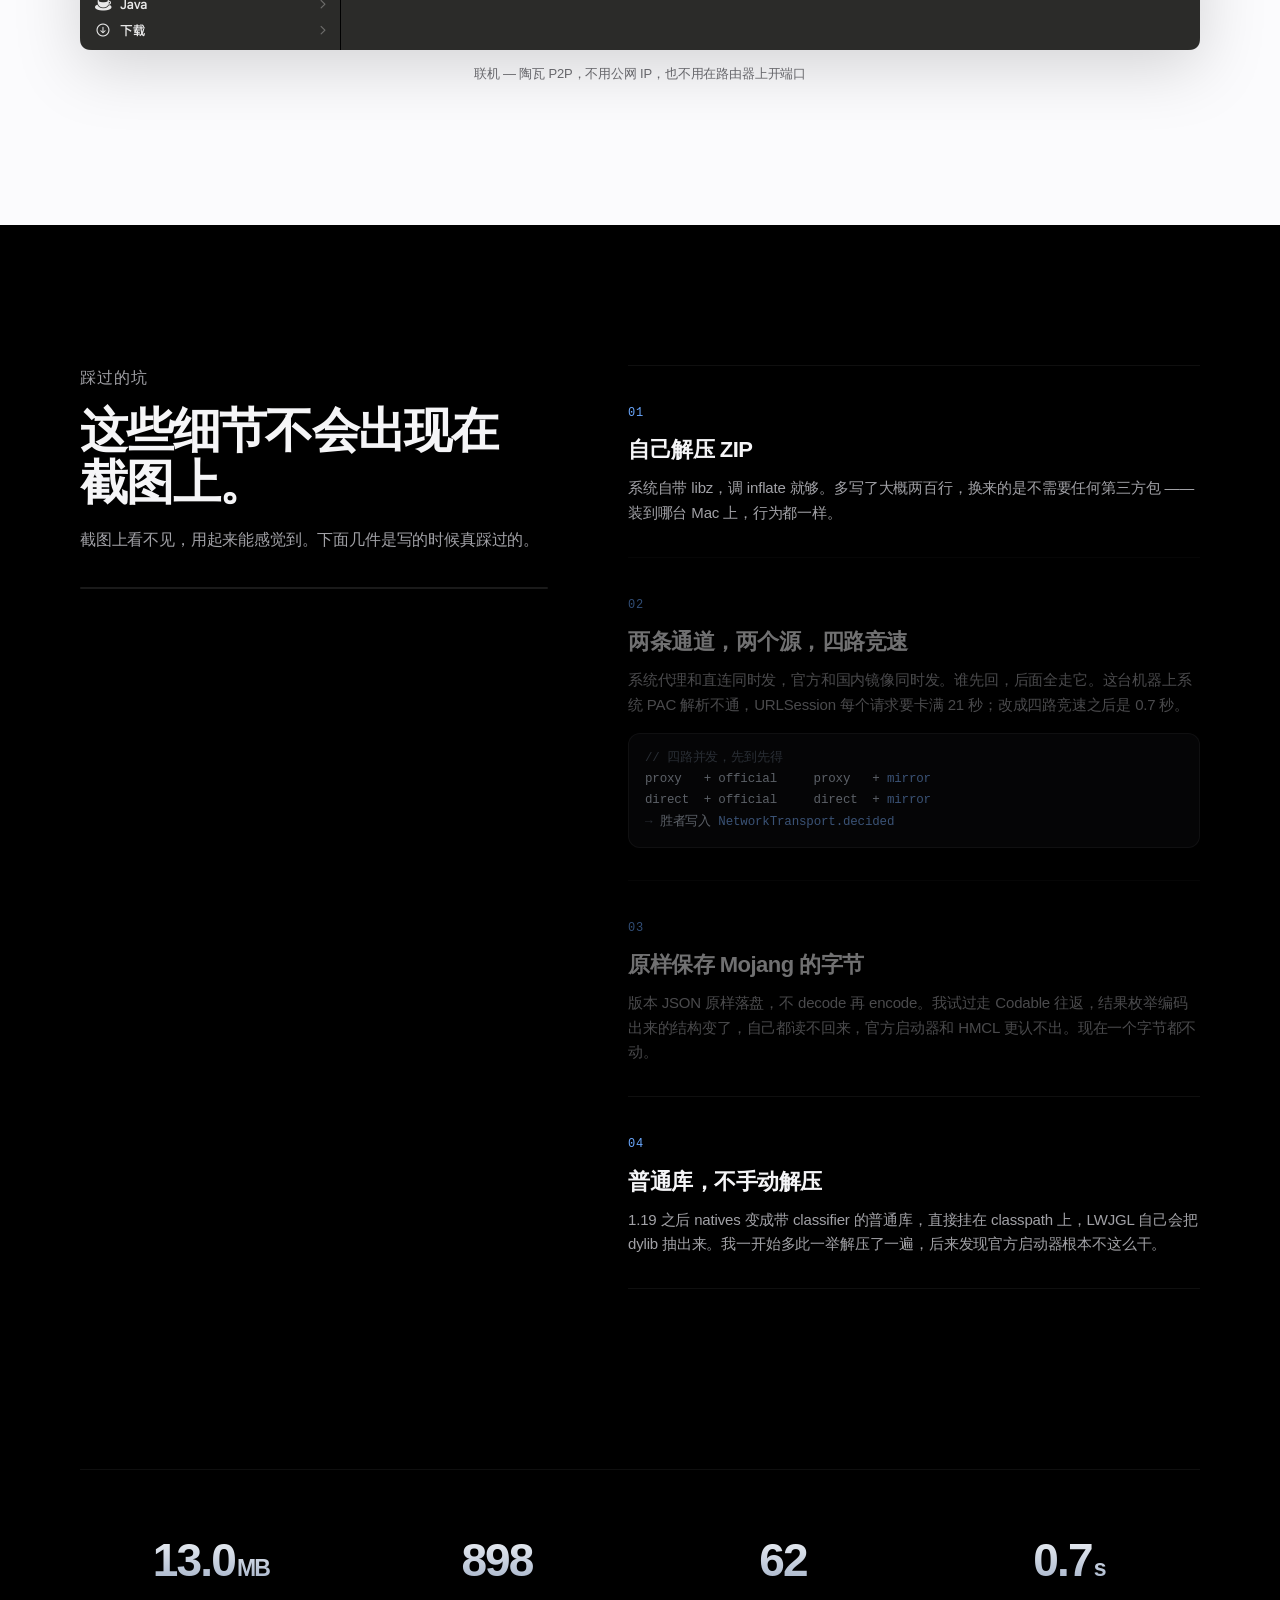
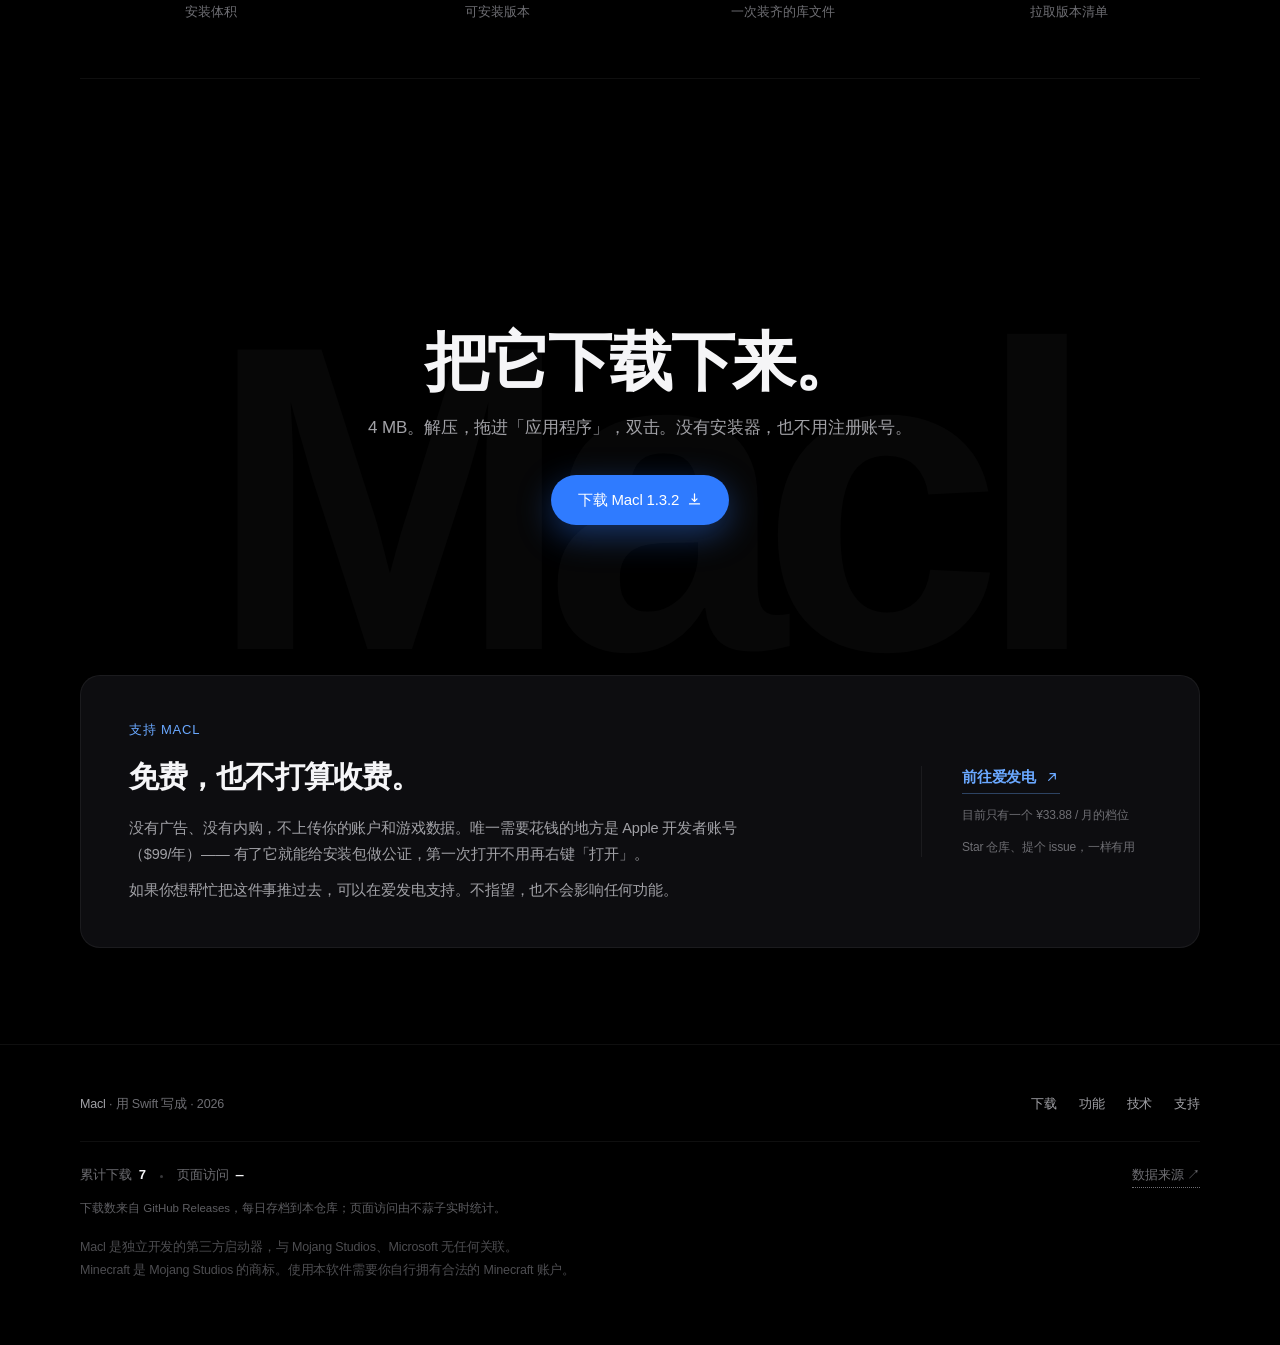
==== commit 2a1ad778: "发 1.3.2" ====
--- a/index.html
+++ b/index.html
@@ -41,7 +41,7 @@
 
   <div class="wrap">
     <div class="hero-inner">
-      <span class="badge rise" style="--d:0ms"><i class="dot"></i>Macl 1.3 · 现已发布</span>
+      <span class="badge rise" style="--d:0ms"><i class="dot"></i>Macl 1.3.2 · 现已发布</span>
       <h1 class="rise" style="--d:80ms">为 Mac 而生的<br><em>Minecraft 启动器</em></h1>
       <p class="lede rise" style="--d:170ms">
         Swift 和 AppKit 写的。13 MB，打开就是 macOS 的窗口，中间没夹一层网页。
@@ -298,7 +298,7 @@
     <h2 data-reveal>把它下载下来。</h2>
     <p data-reveal style="--delay:80ms">4 MB。解压，拖进「应用程序」，双击。没有安装器，也不用注册账号。</p>
     <a class="btn btn-blue" href="download/" data-reveal style="--delay:150ms">
-      下载 Macl 1.3
+      下载 Macl 1.3.2
       <svg viewBox="0 0 24 24" fill="none" stroke="currentColor" stroke-width="2" stroke-linecap="round" stroke-linejoin="round"><path d="M12 3v12m0 0 4-4m-4 4-4-4"/><path d="M4 19h16"/></svg>
     </a>
   </div>
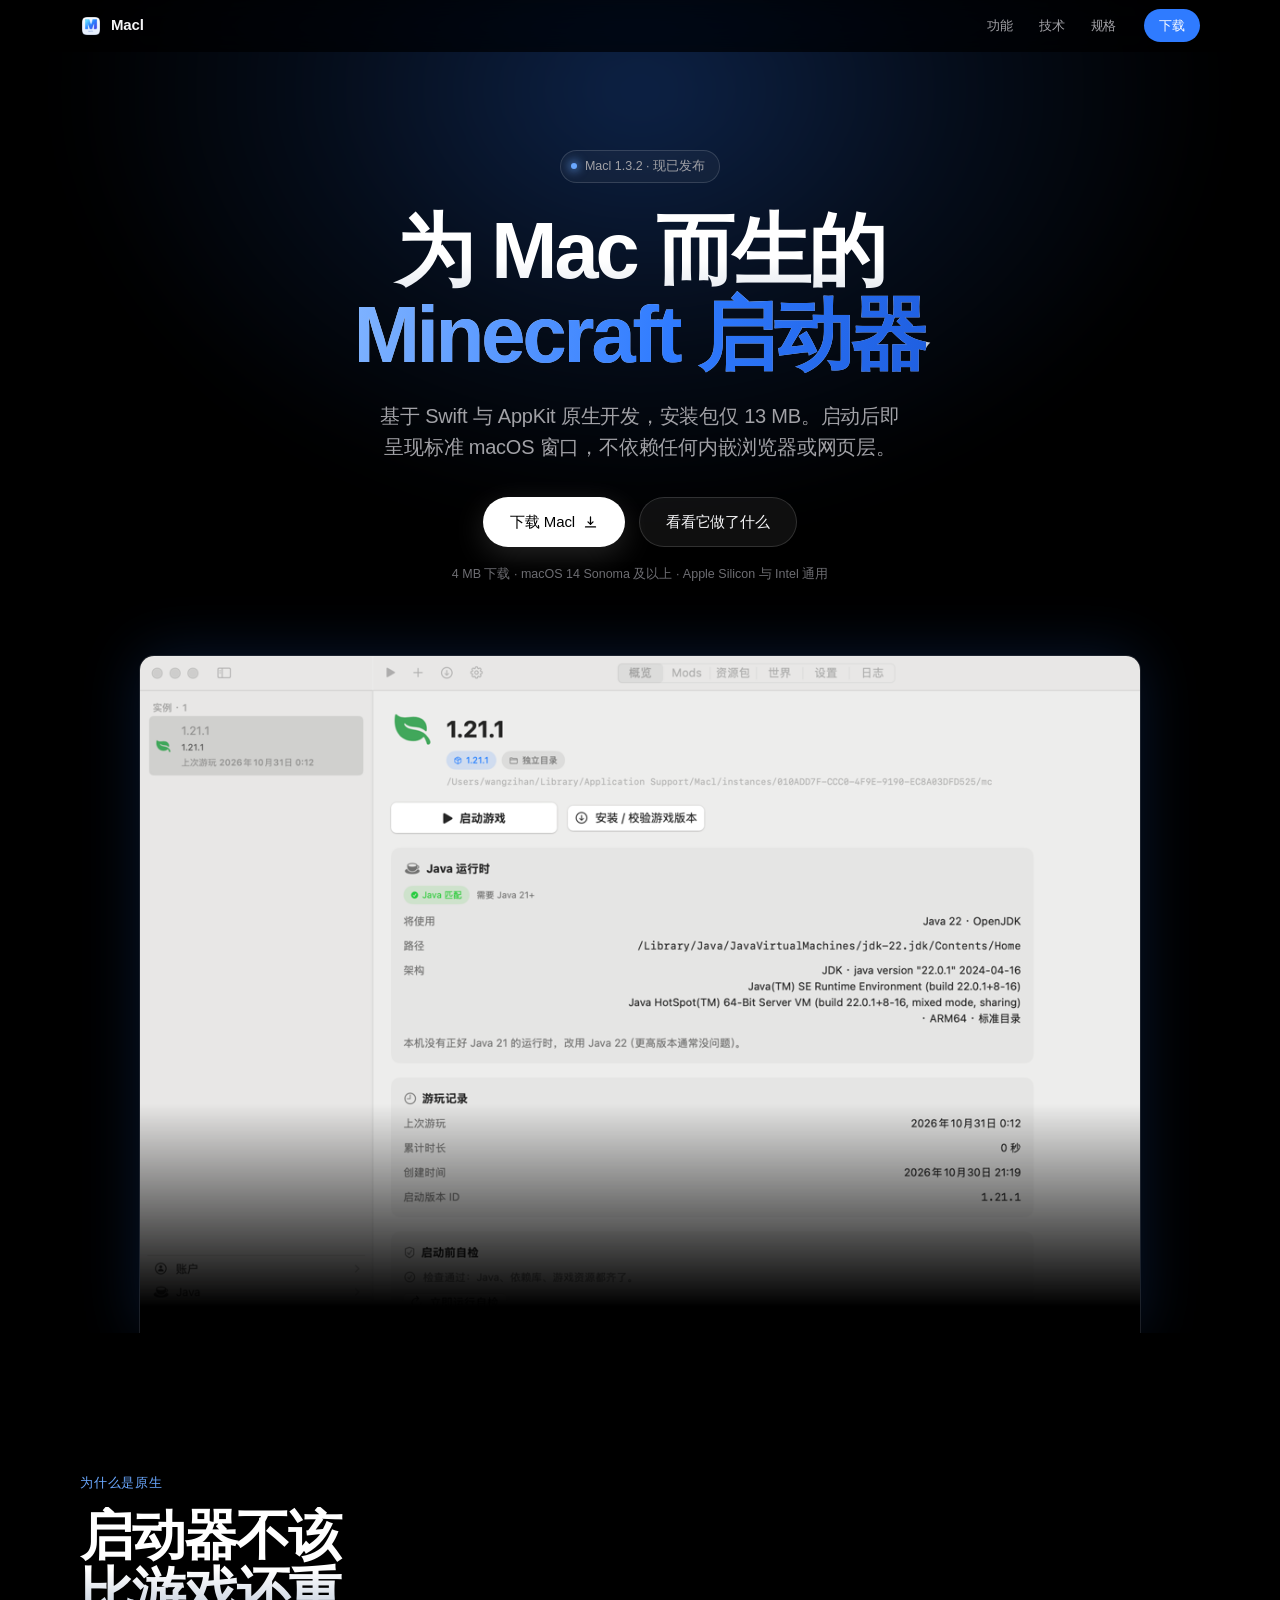
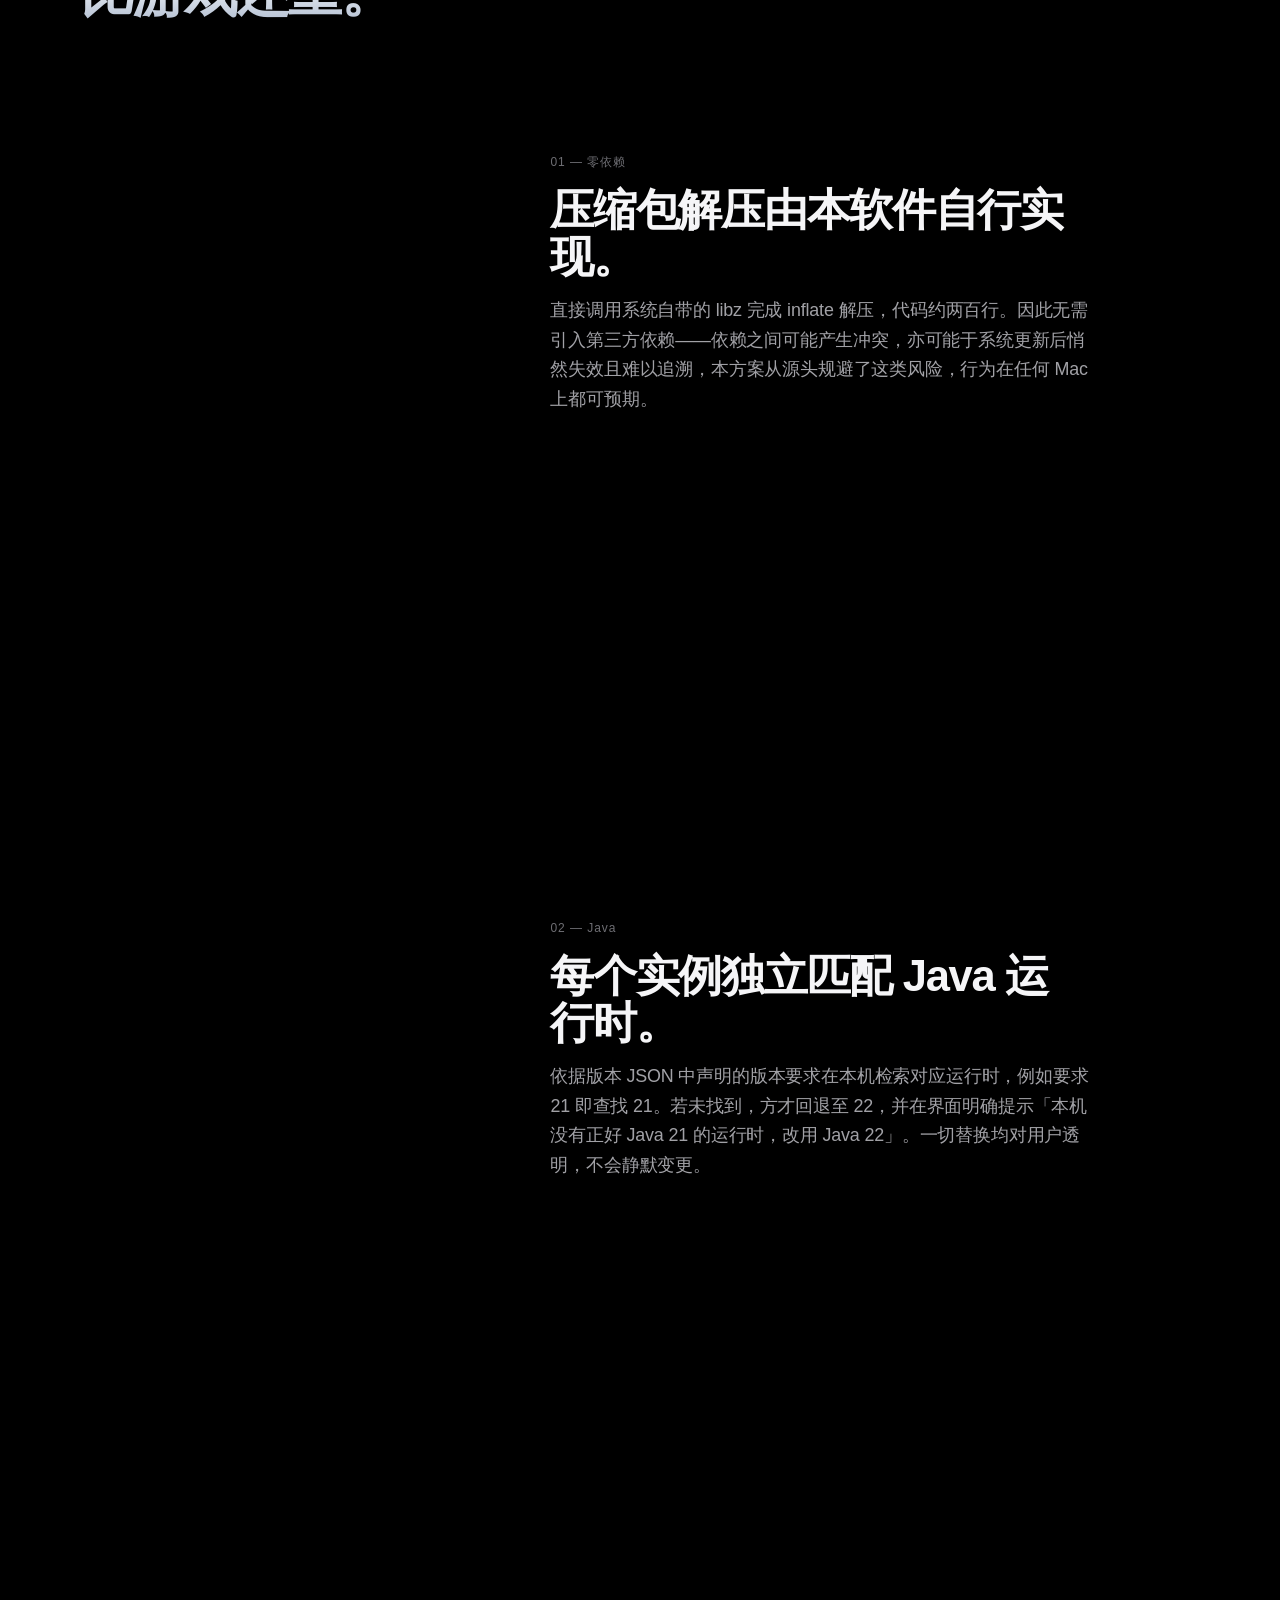
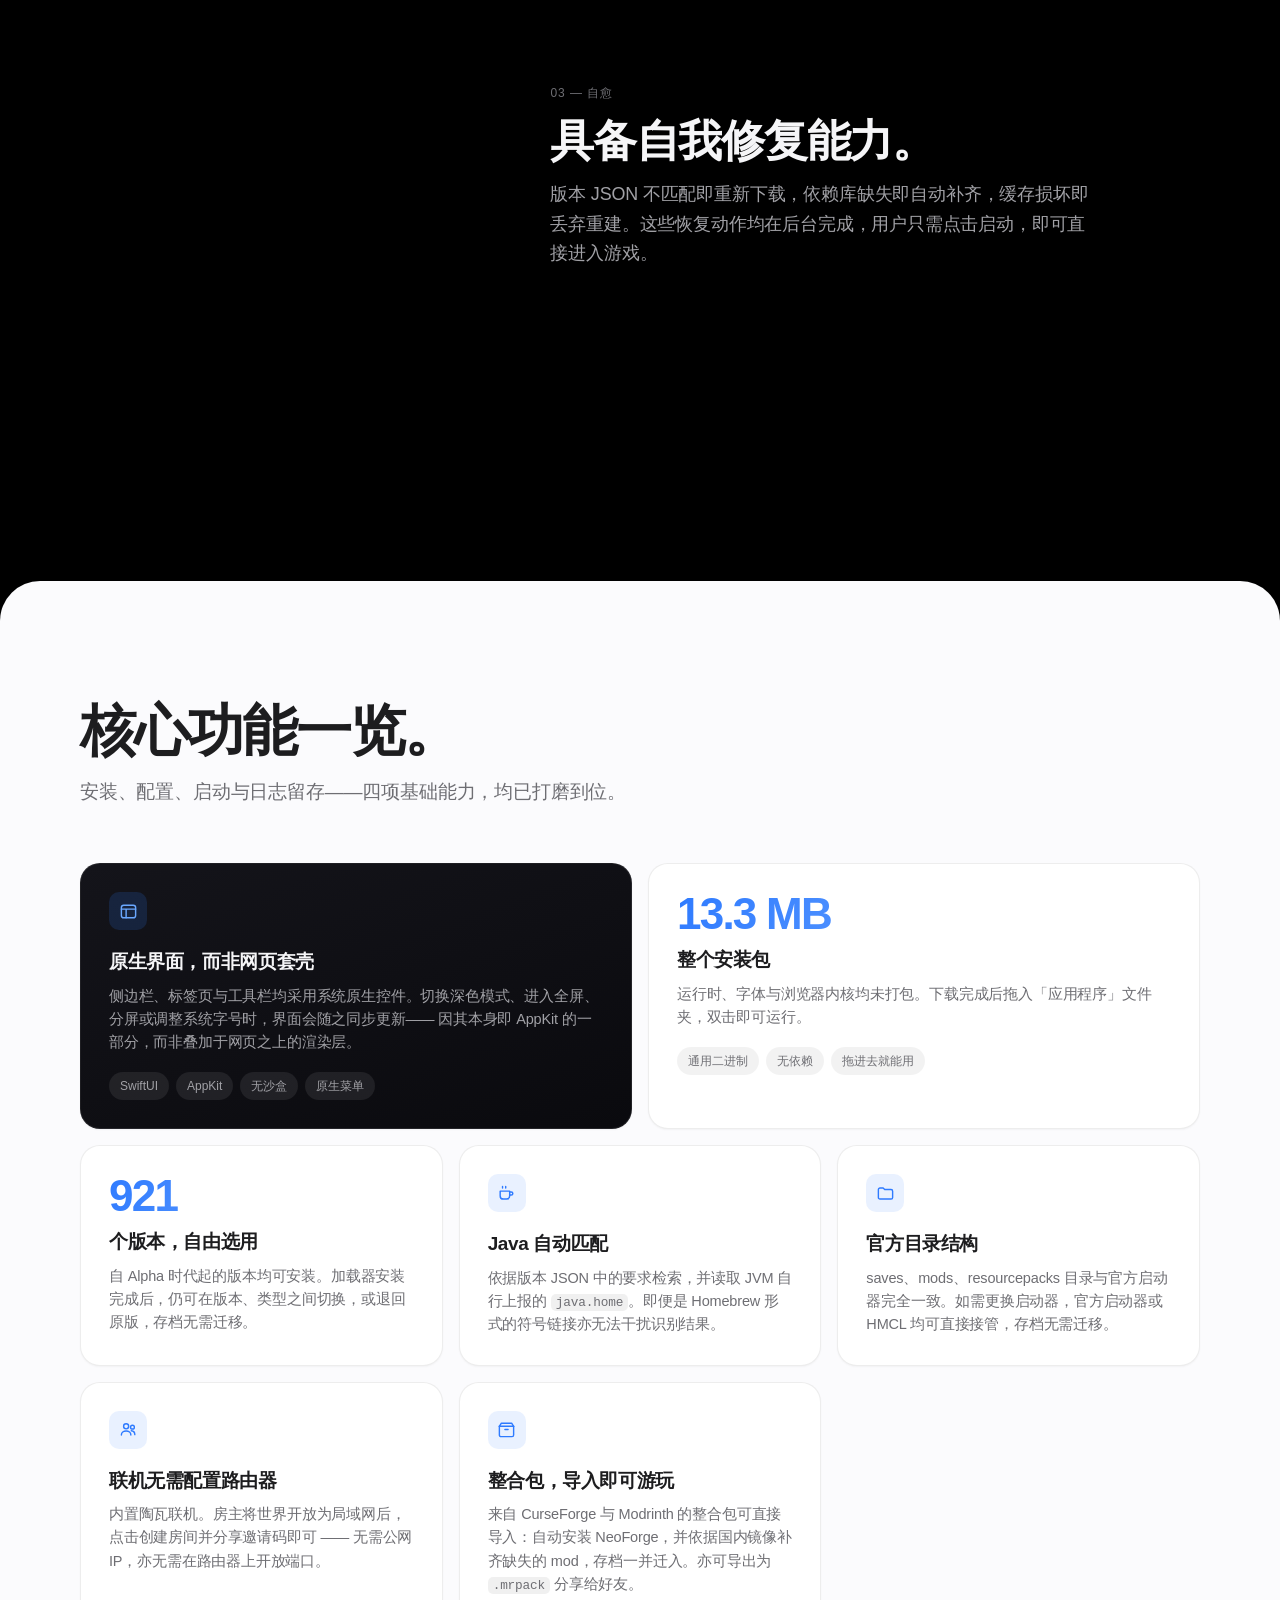
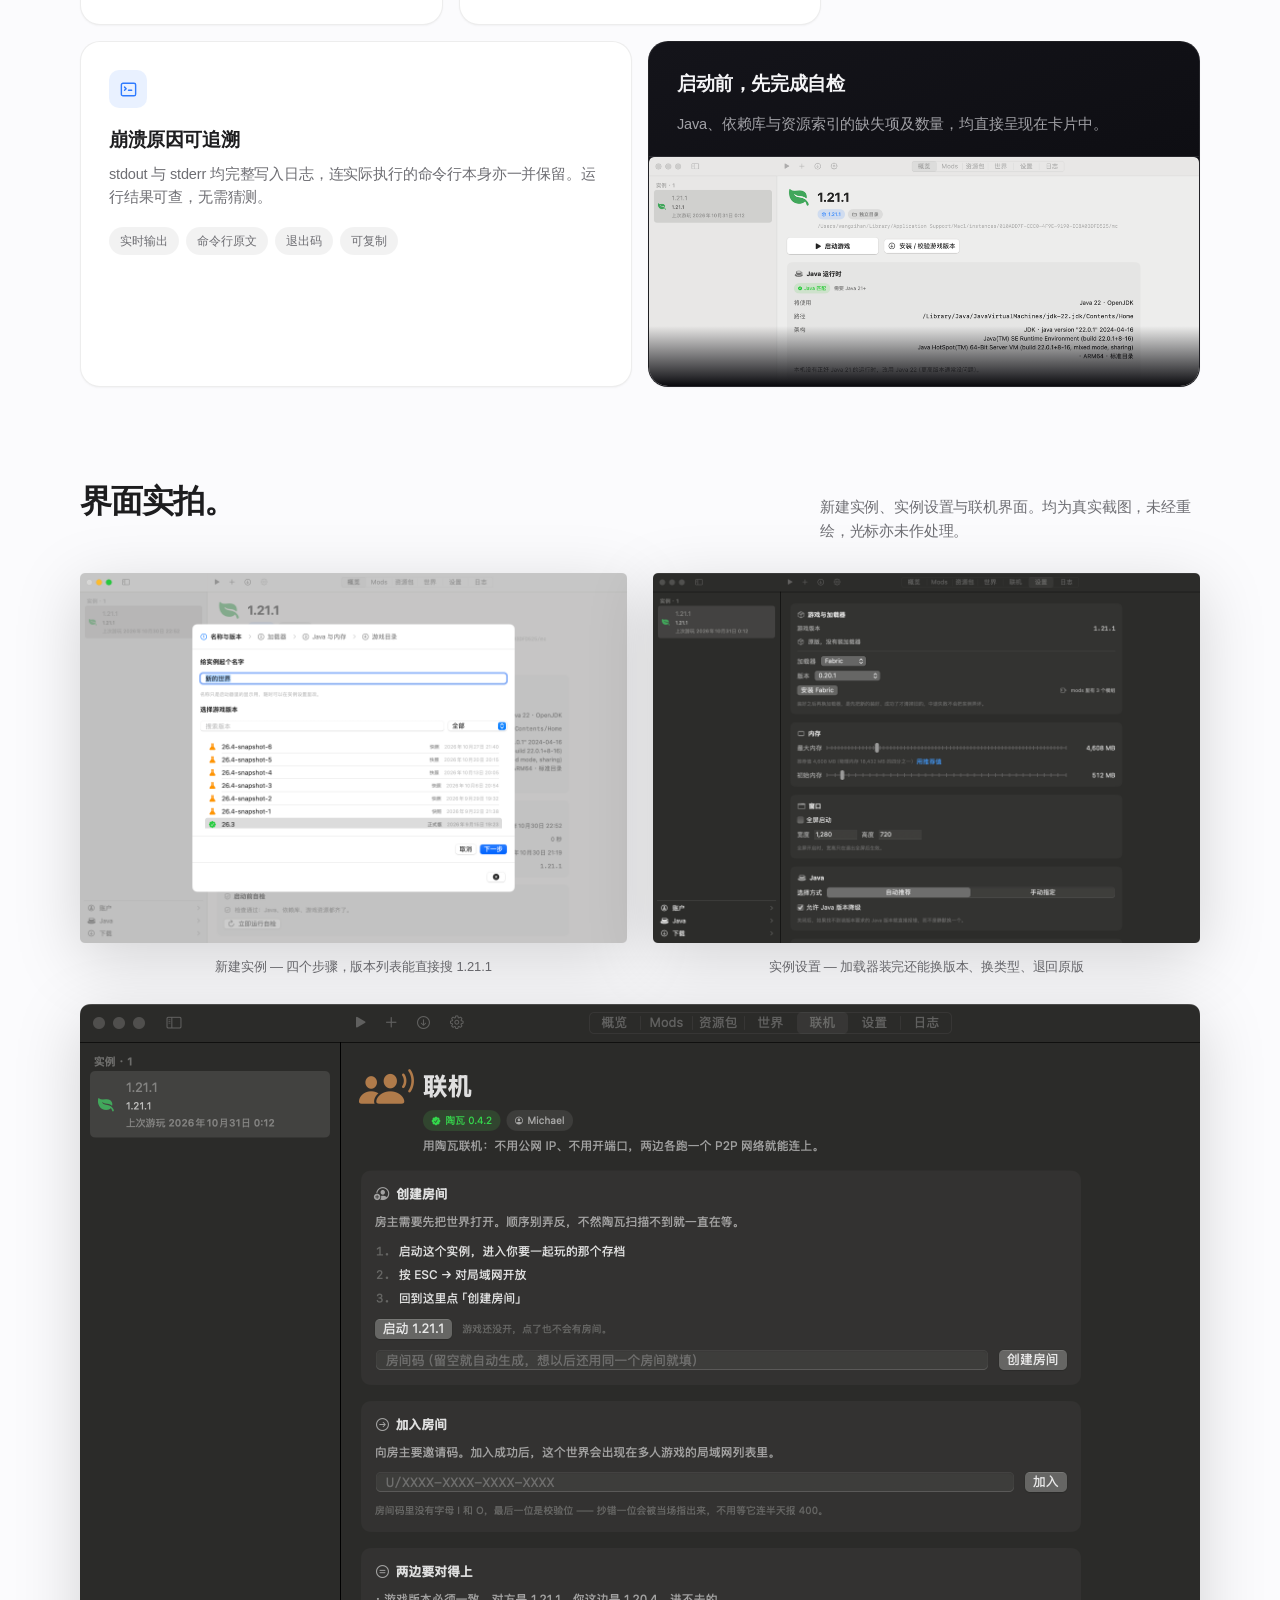
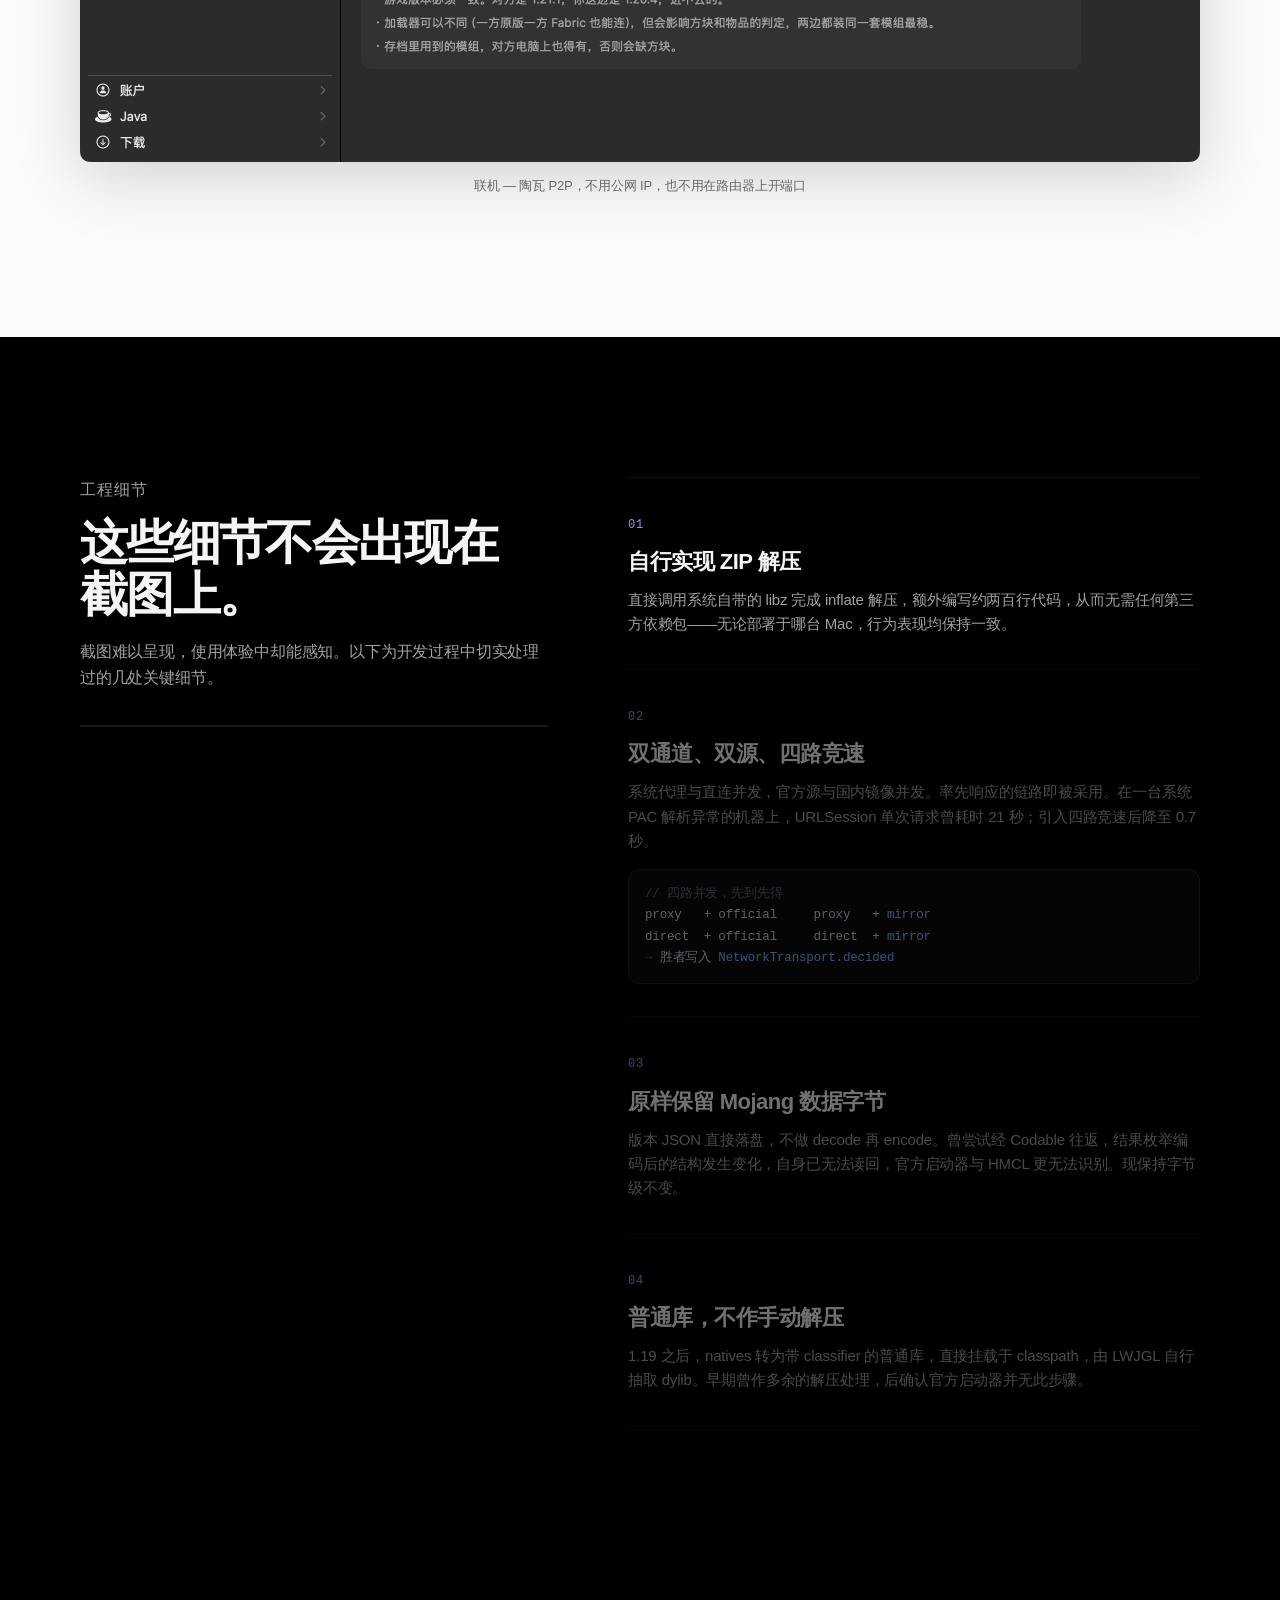
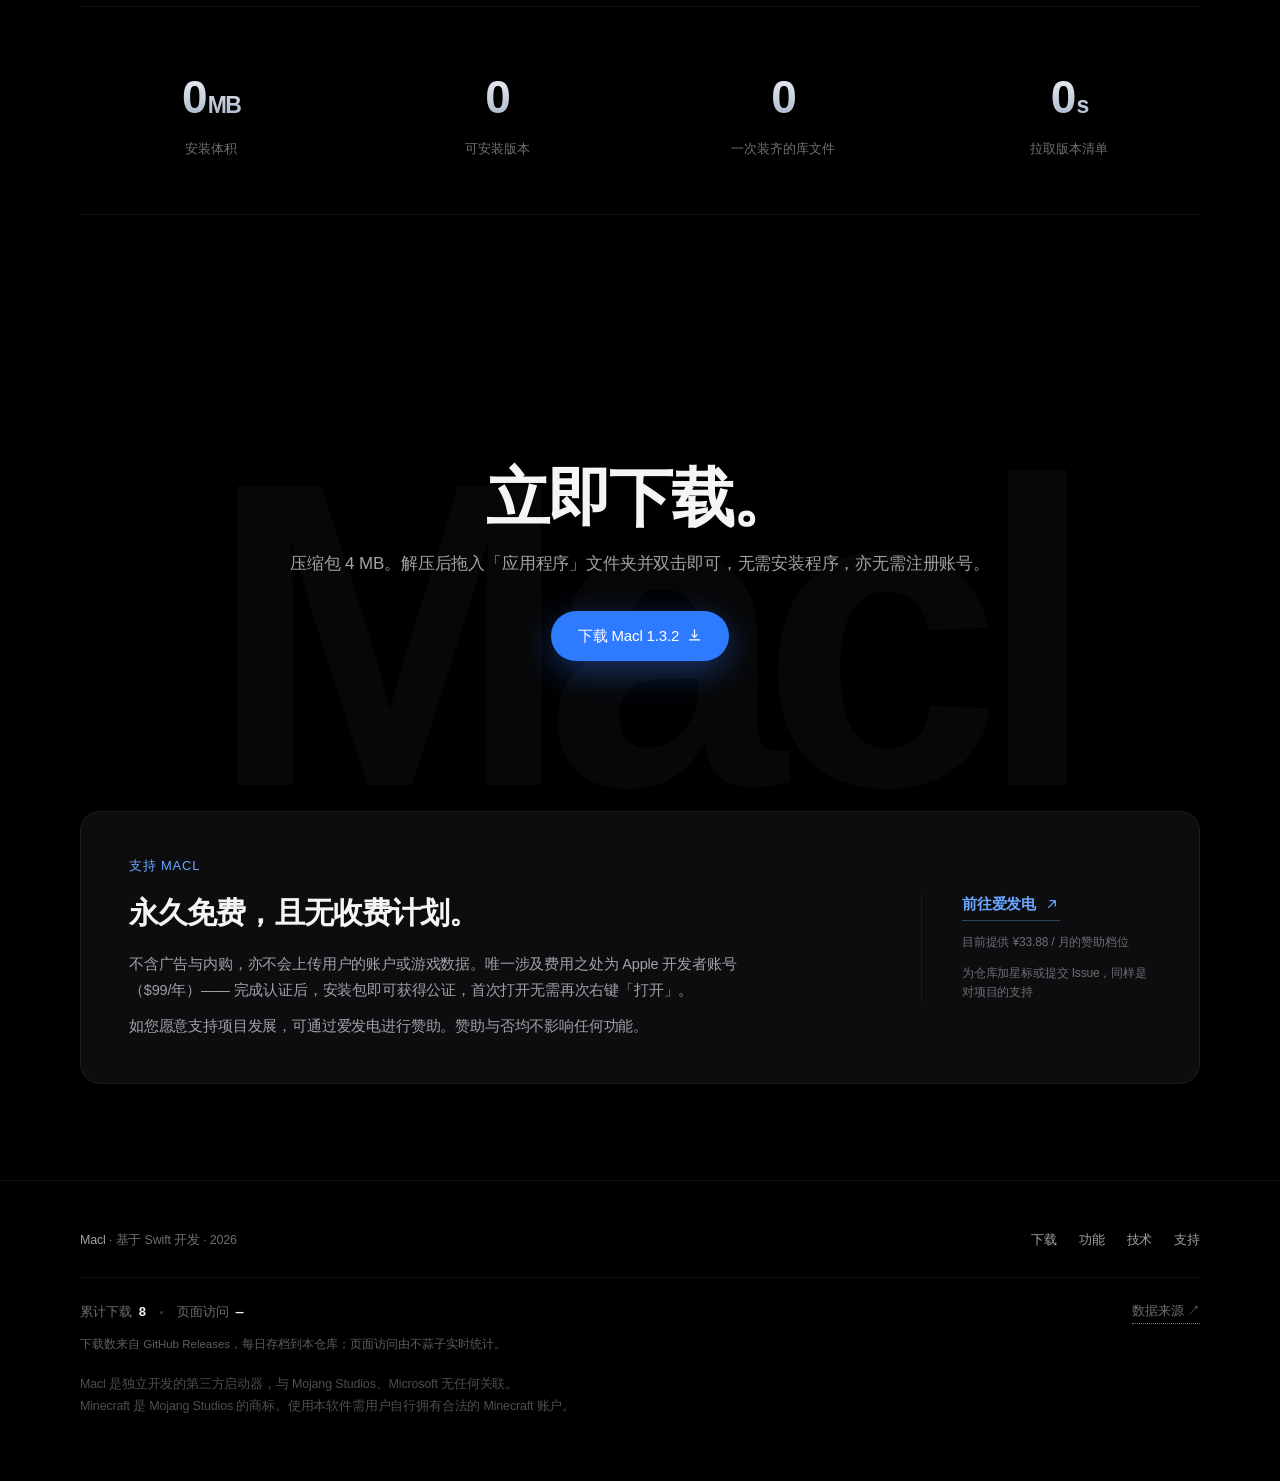
==== commit 8674e015: "copy: 网站文案统一为正式、自信的官方表述" ====
--- a/index.html
+++ b/index.html
@@ -5,10 +5,10 @@
 <script>document.documentElement.classList.remove("no-js");</script>
 <meta name="viewport" content="width=device-width, initial-scale=1">
 <title>Macl — 为 Mac 而生的 Minecraft 启动器</title>
-<meta name="description" content="Mac 上的 Minecraft 启动器，Swift + AppKit 写的。13 MB，自动配 Java，官方与国内镜像双源下载。">
+<meta name="description" content="Mac 平台原生 Minecraft 启动器，基于 Swift 与 AppKit 开发，安装包仅 13 MB。支持 Java 自动匹配，官方与国内镜像双通道下载。">
 <meta name="theme-color" content="#000000">
 <meta property="og:title" content="Macl — 为 Mac 而生的 Minecraft 启动器">
-<meta property="og:description" content="Swift 和 AppKit 写的，13 MB。下载解压就能用。">
+<meta property="og:description" content="基于 Swift 与 AppKit 原生开发，安装包仅 13 MB，下载解压即可使用。">
 <meta property="og:image" content="https://apple-pc.github.io/macl/assets/icon.png">
 <meta property="og:url" content="https://apple-pc.github.io/macl/">
 <link rel="canonical" href="https://apple-pc.github.io/macl/">
@@ -44,7 +44,7 @@
       <span class="badge rise" style="--d:0ms"><i class="dot"></i>Macl 1.3.2 · 现已发布</span>
       <h1 class="rise" style="--d:80ms">为 Mac 而生的<br><em>Minecraft 启动器</em></h1>
       <p class="lede rise" style="--d:170ms">
-        Swift 和 AppKit 写的。13 MB，打开就是 macOS 的窗口，中间没夹一层网页。
+        基于 Swift 与 AppKit 原生开发，安装包仅 13 MB。启动后即呈现标准 macOS 窗口，不依赖任何内嵌浏览器或网页层。
       </p>
       <div class="hero-actions rise" style="--d:260ms">
         <a class="btn btn-primary" href="download/">
@@ -76,20 +76,20 @@
     <div class="claims">
       <article class="claim" data-reveal>
         <span class="num">01 — 零依赖</span>
-        <h3>解压 ZIP 的代码是我自己写的。</h3>
-        <p>系统自带 libz，直接调 inflate，两百来行。为这点事拖一个第三方包进来不划算：依赖会打架，还可能在某次系统更新后悄悄挂掉，而你根本不知道是它干的。</p>
+        <h3>压缩包解压由本软件自行实现。</h3>
+        <p>直接调用系统自带的 libz 完成 inflate 解压，代码约两百行。因此无需引入第三方依赖——依赖之间可能产生冲突，亦可能于系统更新后悄然失效且难以追溯，本方案从源头规避了这类风险，行为在任何 Mac 上都可预期。</p>
       </article>
 
       <article class="claim" data-reveal>
         <span class="num">02 — Java</span>
-        <h3>每个实例，自己认领一个 Java。</h3>
-        <p>版本 JSON 要 21 就去全机找 21。找不到才退一步用 22，并且把这句话摆在界面上：「本机没有正好 Java 21 的运行时，改用 Java 22」。不是闷着头替你换一个。</p>
+        <h3>每个实例独立匹配 Java 运行时。</h3>
+        <p>依据版本 JSON 中声明的版本要求在本机检索对应运行时，例如要求 21 即查找 21。若未找到，方才回退至 22，并在界面明确提示「本机没有正好 Java 21 的运行时，改用 Java 22」。一切替换均对用户透明，不会静默变更。</p>
       </article>
 
       <article class="claim" data-reveal>
         <span class="num">03 — 自愈</span>
-        <h3>崩过几次，才学会自己修。</h3>
-        <p>版本 JSON 对不上就重下，依赖库缺了就补，缓存读坏了就扔掉。这些都不该让你看见 —— 你按启动，它开起来，就这样。</p>
+        <h3>具备自我修复能力。</h3>
+        <p>版本 JSON 不匹配即重新下载，依赖库缺失即自动补齐，缓存损坏即丢弃重建。这些恢复动作均在后台完成，用户只需点击启动，即可直接进入游戏。</p>
       </article>
     </div>
   </div>
@@ -98,9 +98,9 @@
 <!-- ============================================================ 功能 -->
 <section class="features" id="features">
   <div class="wrap">
-    <h2 data-reveal>它大概能干这些。</h2>
+    <h2 data-reveal>核心功能一览。</h2>
     <p class="sub" data-reveal style="--delay:80ms">
-      装好、配好、启动、日志留着。就这四件事，做扎实。
+      安装、配置、启动与日志留存——四项基础能力，均已打磨到位。
     </p>
 
     <div class="bento">
@@ -108,10 +108,10 @@
         <div class="card-ico">
           <svg viewBox="0 0 24 24" fill="none" stroke="currentColor" stroke-width="1.8" stroke-linecap="round"><rect x="3" y="4" width="18" height="16" rx="3"/><path d="M3 9h18M9 9v11"/></svg>
         </div>
-        <h3>原生界面，不是网页套壳</h3>
+        <h3>原生界面，而非网页套壳</h3>
         <p class="card-text">
-          侧栏、页签、工具栏都是系统控件。切深色模式、全屏、分屏、改系统字号，它跟着一起变 ——
-          因为它本来就是 AppKit 的一部分，不是画在上面的一层。
+          侧边栏、标签页与工具栏均采用系统原生控件。切换深色模式、进入全屏、分屏或调整系统字号时，界面会随之同步更新——
+          因其本身即 AppKit 的一部分，而非叠加于网页之上的渲染层。
         </p>
         <div class="tag-row">
           <span class="tag">SwiftUI</span>
@@ -125,7 +125,7 @@
         <div class="card-num"><span data-target="13.3" data-decimals="1">0</span> MB</div>
         <h3>整个安装包</h3>
         <p class="card-text">
-          运行时、字体、浏览器内核一样都没打包。下载完拖进「应用程序」，双击，就这样。
+          运行时、字体与浏览器内核均未打包。下载完成后拖入「应用程序」文件夹，双击即可运行。
         </p>
         <div class="tag-row">
           <span class="tag">通用二进制</span>
@@ -136,8 +136,8 @@
 
       <article class="card" data-reveal>
         <div class="card-num"><span data-target="921">0</span></div>
-        <h3>个版本，随你挑</h3>
-        <p class="card-text">Alpha 时代的版本也还在。加载器装好之后还能换版本、换类型、退回原版，存档不用搬。</p>
+        <h3>个版本，自由选用</h3>
+        <p class="card-text">自 Alpha 时代起的版本均可安装。加载器安装完成后，仍可在版本、类型之间切换，或退回原版，存档无需迁移。</p>
       </article>
 
       <article class="card" data-reveal style="--delay:80ms">
@@ -145,7 +145,7 @@
           <svg viewBox="0 0 24 24" fill="none" stroke="currentColor" stroke-width="1.8" stroke-linecap="round" stroke-linejoin="round"><path d="M4 9h12v6a4 4 0 0 1-4 4H8a4 4 0 0 1-4-4V9Z"/><path d="M16 10h2a2 2 0 1 1 0 4h-2"/><path d="M7 3v2M11 3v2"/></svg>
         </div>
         <h3>Java 自动匹配</h3>
-        <p class="card-text">按版本 JSON 里写的要求找，读 JVM 自己上报的 <code>java.home</code>。Homebrew 那种符号链接也骗不过它。</p>
+        <p class="card-text">依据版本 JSON 中的要求检索，并读取 JVM 自行上报的 <code>java.home</code>。即便是 Homebrew 形式的符号链接亦无法干扰识别结果。</p>
       </article>
 
       <article class="card" data-reveal style="--delay:160ms">
@@ -153,31 +153,31 @@
           <svg viewBox="0 0 24 24" fill="none" stroke="currentColor" stroke-width="1.8" stroke-linecap="round" stroke-linejoin="round"><path d="M3 7a2 2 0 0 1 2-2h4l2 2h8a2 2 0 0 1 2 2v8a2 2 0 0 1-2 2H5a2 2 0 0 1-2-2V7Z"/></svg>
         </div>
         <h3>官方目录结构</h3>
-        <p class="card-text">saves、mods、resourcepacks 和官方启动器一模一样。哪天不想用了，官方启动器或 HMCL 直接接手，存档不用搬。</p>
+        <p class="card-text">saves、mods、resourcepacks 目录与官方启动器完全一致。如需更换启动器，官方启动器或 HMCL 均可直接接管，存档无需迁移。</p>
       </article>
 
       <article class="card" data-reveal style="--delay:160ms">
         <div class="card-ico">
           <svg viewBox="0 0 24 24" fill="none" stroke="currentColor" stroke-width="1.8" stroke-linecap="round" stroke-linejoin="round"><circle cx="9" cy="8" r="3.2"/><path d="M3 19c0-3 2.7-5 6-5s6 2 6 5"/><circle cx="17" cy="9" r="2.4"/><path d="M15.5 13.6c2.8.3 4.5 2.2 4.5 4.9"/></svg>
         </div>
-        <h3>联机不用碰路由器</h3>
-        <p class="card-text">内置陶瓦联机。房主把世界对局域网开放，回来点一下创建房间，把邀请码发过去就行 —— 不用公网 IP，也不用在路由器上开端口。</p>
+        <h3>联机无需配置路由器</h3>
+        <p class="card-text">内置陶瓦联机。房主将世界开放为局域网后，点击创建房间并分享邀请码即可 —— 无需公网 IP，亦无需在路由器上开放端口。</p>
       </article>
 
       <article class="card" data-reveal style="--delay:160ms">
         <div class="card-ico">
           <svg viewBox="0 0 24 24" fill="none" stroke="currentColor" stroke-width="1.8" stroke-linecap="round" stroke-linejoin="round"><path d="M21 8v11a2 2 0 0 1-2 2H5a2 2 0 0 1-2-2V8"/><path d="M3 8l2.5-4h13L21 8"/><path d="M3 8h18"/><path d="M10 12h4"/></svg>
         </div>
-        <h3>整合包，拖进来就能玩</h3>
-        <p class="card-text">CurseForge 和 Modrinth 的包直接导入：自动装 NeoForge、按国内镜像补下 mod，连存档一起搬进来。也能导出成 <code>.mrpack</code> 发给朋友。</p>
+        <h3>整合包，导入即可游玩</h3>
+        <p class="card-text">来自 CurseForge 与 Modrinth 的整合包可直接导入：自动安装 NeoForge，并依据国内镜像补齐缺失的 mod，存档一并迁入。亦可导出为 <code>.mrpack</code> 分享给好友。</p>
       </article>
 
       <article class="card card-wide" data-reveal>
         <div class="card-ico">
           <svg viewBox="0 0 24 24" fill="none" stroke="currentColor" stroke-width="1.8" stroke-linecap="round" stroke-linejoin="round"><rect x="3" y="4" width="18" height="16" rx="2"/><path d="m7 9 2 2-2 2M12 13h4"/></svg>
         </div>
-        <h3>崩了也能看到为什么</h3>
-        <p class="card-text">stdout 和 stderr 全进日志，连实际执行的那条命令行都存着。不是黑一下，然后让你猜。</p>
+        <h3>崩溃原因可追溯</h3>
+        <p class="card-text">stdout 与 stderr 均完整写入日志，连实际执行的命令行本身亦一并保留。运行结果可查，无需猜测。</p>
         <div class="tag-row">
           <span class="tag">实时输出</span>
           <span class="tag">命令行原文</span>
@@ -187,9 +187,9 @@
       </article>
 
       <article class="card card-wide dark" data-reveal style="--delay:80ms">
-        <h3 style="margin-bottom:14px">启动前，先自己检查一遍</h3>
+        <h3 style="margin-bottom:14px">启动前，先完成自检</h3>
         <p class="card-text" style="margin-bottom:0">
-          Java、依赖库、资源索引，缺哪个、缺多少个，直接写在卡片里。
+          Java、依赖库与资源索引的缺失项及数量，均直接呈现在卡片中。
         </p>
         <div class="card-shot">
           <img src="assets/shot-overview.png" width="2240" height="1516" alt="启动前自检" loading="lazy">
@@ -199,8 +199,8 @@
 
     <div class="gallery">
       <div class="gallery-head">
-        <h3 data-reveal>再看两眼界面。</h3>
-        <p data-reveal style="--delay:70ms">新建实例、实例设置、联机。真截图，没有重绘，也没有把光标 P 掉。</p>
+        <h3 data-reveal>界面实拍。</h3>
+        <p data-reveal style="--delay:70ms">新建实例、实例设置与联机界面。均为真实截图，未经重绘，光标亦未作处理。</p>
       </div>
       <div class="gallery-grid">
         <figure class="shot" data-reveal>
@@ -228,23 +228,23 @@
   <div class="wrap">
     <div class="tech-grid">
       <div class="tech-left">
-        <p class="kicker">踩过的坑</p>
+        <p class="kicker">工程细节</p>
         <h2>这些细节不会出现在截图上。</h2>
-        <p>截图上看不见，用起来能感觉到。下面几件是写的时候真踩过的。</p>
+        <p>截图难以呈现，使用体验中却能感知。以下为开发过程中切实处理过的几处关键细节。</p>
         <div class="tech-progress"><i></i></div>
       </div>
 
       <div class="tech-list">
         <article class="tech-item">
           <span class="idx">01</span>
-          <h3>自己解压 ZIP</h3>
-          <p>系统自带 libz，调 inflate 就够。多写了大概两百行，换来的是不需要任何第三方包 —— 装到哪台 Mac 上，行为都一样。</p>
+          <h3>自行实现 ZIP 解压</h3>
+          <p>直接调用系统自带的 libz 完成 inflate 解压，额外编写约两百行代码，从而无需任何第三方依赖包——无论部署于哪台 Mac，行为表现均保持一致。</p>
         </article>
 
         <article class="tech-item">
           <span class="idx">02</span>
-          <h3>两条通道，两个源，四路竞速</h3>
-          <p>系统代理和直连同时发，官方和国内镜像同时发。谁先回，后面全走它。这台机器上系统 PAC 解析不通，URLSession 每个请求要卡满 21 秒；改成四路竞速之后是 0.7 秒。</p>
+          <h3>双通道、双源、四路竞速</h3>
+          <p>系统代理与直连并发，官方源与国内镜像并发。率先响应的链路即被采用。在一台系统 PAC 解析异常的机器上，URLSession 单次请求曾耗时 21 秒；引入四路竞速后降至 0.7 秒。</p>
           <div class="code"><span class="c">// 四路并发，先到先得</span>
 proxy   + official     proxy   + <span class="k">mirror</span>
 direct  + official     direct  + <span class="k">mirror</span>
@@ -253,14 +253,14 @@
 
         <article class="tech-item">
           <span class="idx">03</span>
-          <h3>原样保存 Mojang 的字节</h3>
-          <p>版本 JSON 原样落盘，不 decode 再 encode。我试过走 Codable 往返，结果枚举编码出来的结构变了，自己都读不回来，官方启动器和 HMCL 更认不出。现在一个字节都不动。</p>
+          <h3>原样保留 Mojang 数据字节</h3>
+          <p>版本 JSON 直接落盘，不做 decode 再 encode。曾尝试经 Codable 往返，结果枚举编码后的结构发生变化，自身已无法读回，官方启动器与 HMCL 更无法识别。现保持字节级不变。</p>
         </article>
 
         <article class="tech-item">
           <span class="idx">04</span>
-          <h3>普通库，不手动解压</h3>
-          <p>1.19 之后 natives 变成带 classifier 的普通库，直接挂在 classpath 上，LWJGL 自己会把 dylib 抽出来。我一开始多此一举解压了一遍，后来发现官方启动器根本不这么干。</p>
+          <h3>普通库，不作手动解压</h3>
+          <p>1.19 之后，natives 转为带 classifier 的普通库，直接挂载于 classpath，由 LWJGL 自行抽取 dylib。早期曾作多余的解压处理，后确认官方启动器并无此步骤。</p>
         </article>
       </div>
     </div>
@@ -295,8 +295,8 @@
 <section class="cta">
   <div class="cta-watermark">Macl</div>
   <div class="wrap-narrow">
-    <h2 data-reveal>把它下载下来。</h2>
-    <p data-reveal style="--delay:80ms">4 MB。解压，拖进「应用程序」，双击。没有安装器，也不用注册账号。</p>
+      <h2 data-reveal>立即下载。</h2>
+      <p data-reveal style="--delay:80ms">压缩包 4 MB。解压后拖入「应用程序」文件夹并双击即可，无需安装程序，亦无需注册账号。</p>
     <a class="btn btn-blue" href="download/" data-reveal style="--delay:150ms">
       下载 Macl 1.3.2
       <svg viewBox="0 0 24 24" fill="none" stroke="currentColor" stroke-width="2" stroke-linecap="round" stroke-linejoin="round"><path d="M12 3v12m0 0 4-4m-4 4-4-4"/><path d="M4 19h16"/></svg>
@@ -310,17 +310,17 @@
     <div class="support-card" data-reveal>
       <div class="support-copy">
         <p class="kicker">支持 Macl</p>
-        <h3>免费，也不打算收费。</h3>
-        <p>没有广告、没有内购，不上传你的账户和游戏数据。唯一需要花钱的地方是 Apple 开发者账号（$99/年）—— 有了它就能给安装包做公证，第一次打开不用再右键「打开」。</p>
-        <p>如果你想帮忙把这件事推过去，可以在爱发电支持。不指望，也不会影响任何功能。</p>
+        <h3>永久免费，且无收费计划。</h3>
+        <p>不含广告与内购，亦不会上传用户的账户或游戏数据。唯一涉及费用之处为 Apple 开发者账号（$99/年）—— 完成认证后，安装包即可获得公证，首次打开无需再次右键「打开」。</p>
+        <p>如您愿意支持项目发展，可通过爱发电进行赞助。赞助与否均不影响任何功能。</p>
       </div>
       <div class="support-action">
         <a href="https://afdian.com/a/apple-pc" target="_blank" rel="noopener">
           前往爱发电
           <svg viewBox="0 0 24 24" fill="none" stroke="currentColor" stroke-width="1.8" stroke-linecap="round" stroke-linejoin="round"><path d="M7 17 17 7M9 7h8v8"/></svg>
         </a>
-        <span>目前只有一个 ¥33.88 / 月的档位</span>
-        <span>Star 仓库、提个 issue，一样有用</span>
+        <span>目前提供 ¥33.88 / 月的赞助档位</span>
+        <span>为仓库加星标或提交 Issue，同样是对项目的支持</span>
       </div>
     </div>
   </div>
@@ -330,7 +330,7 @@
   <div class="wrap">
     <div class="row">
       <div>
-        <strong style="color:var(--dim);font-weight:500">Macl</strong> · 用 Swift 写成 · 2026
+        <strong style="color:var(--dim);font-weight:500">Macl</strong> · 基于 Swift 开发 · 2026
       </div>
       <div style="display:flex;gap:22px">
         <a href="download/">下载</a>
@@ -352,7 +352,7 @@
 
     <p class="sep">
       Macl 是独立开发的第三方启动器，与 Mojang Studios、Microsoft 无任何关联。<br>
-      Minecraft 是 Mojang Studios 的商标。使用本软件需要你自行拥有合法的 Minecraft 账户。
+      Minecraft 是 Mojang Studios 的商标。使用本软件需用户自行拥有合法的 Minecraft 账户。
     </p>
   </div>
 </footer>
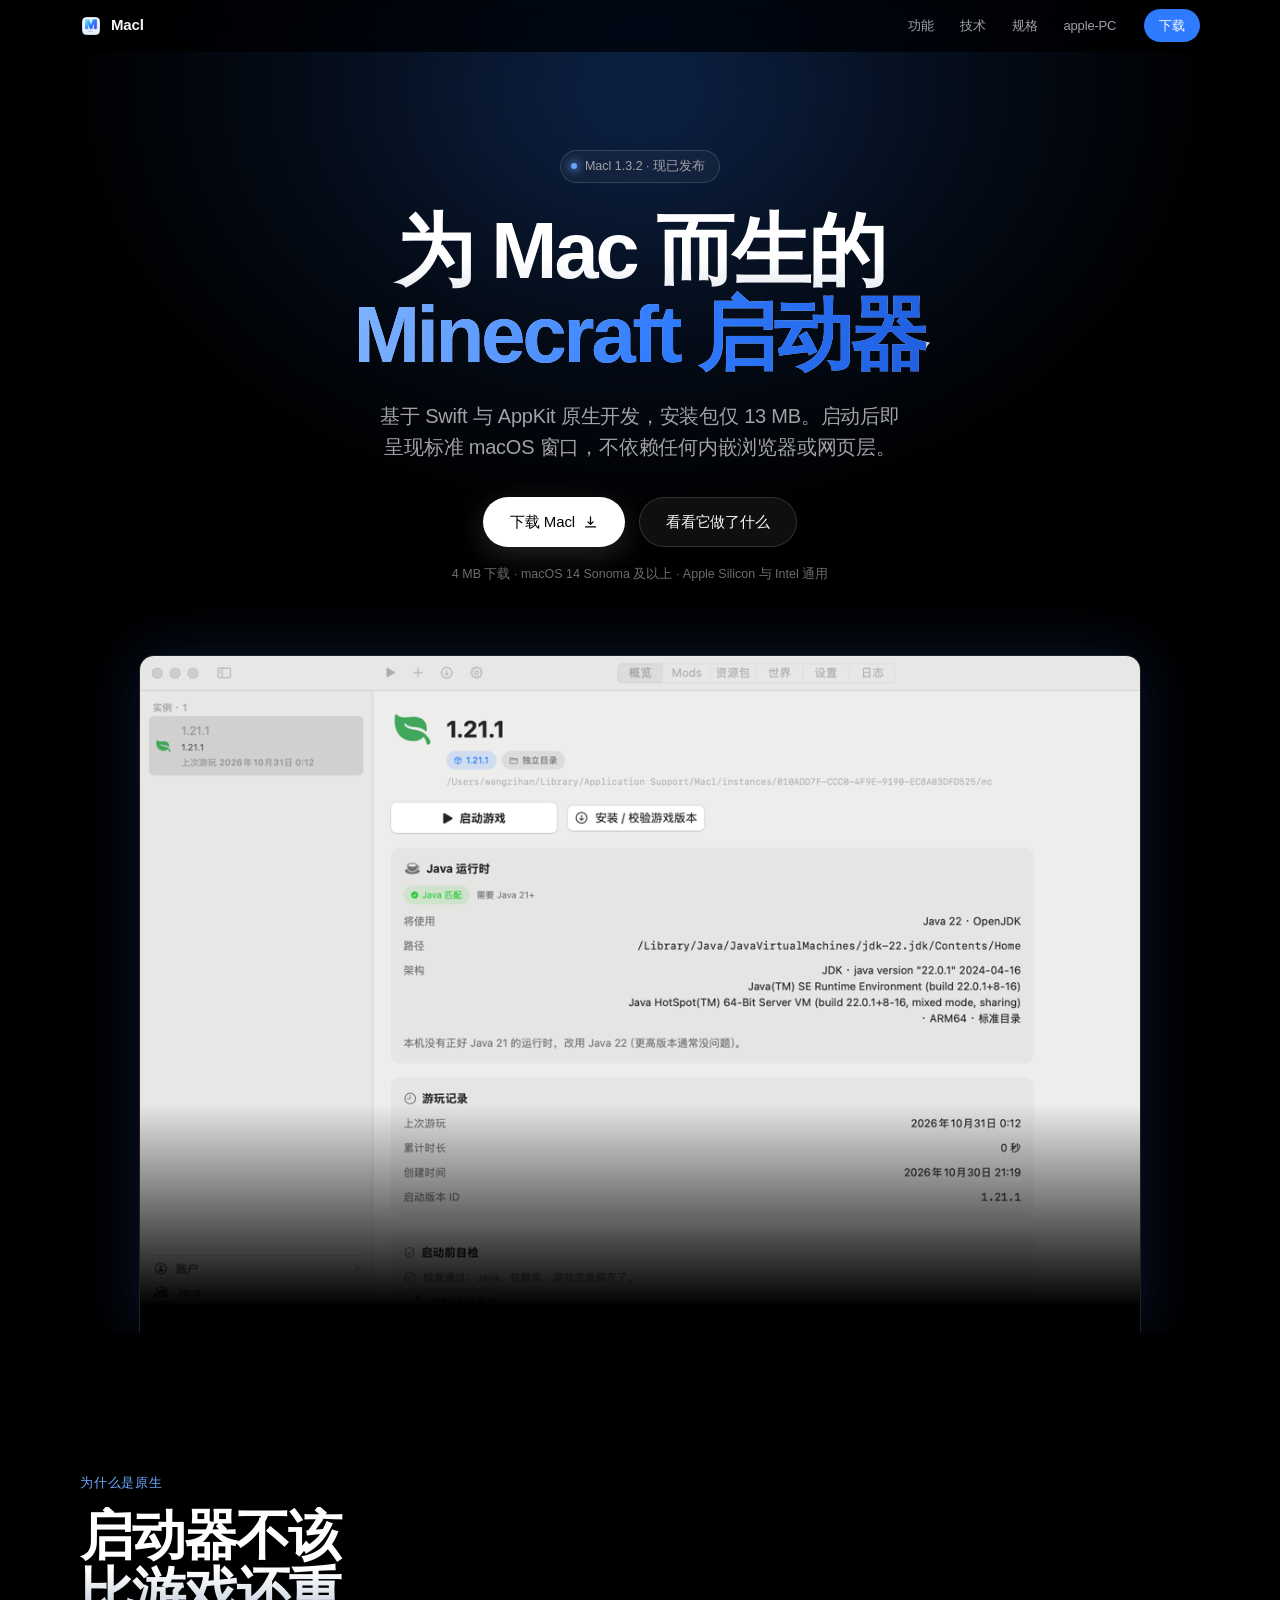
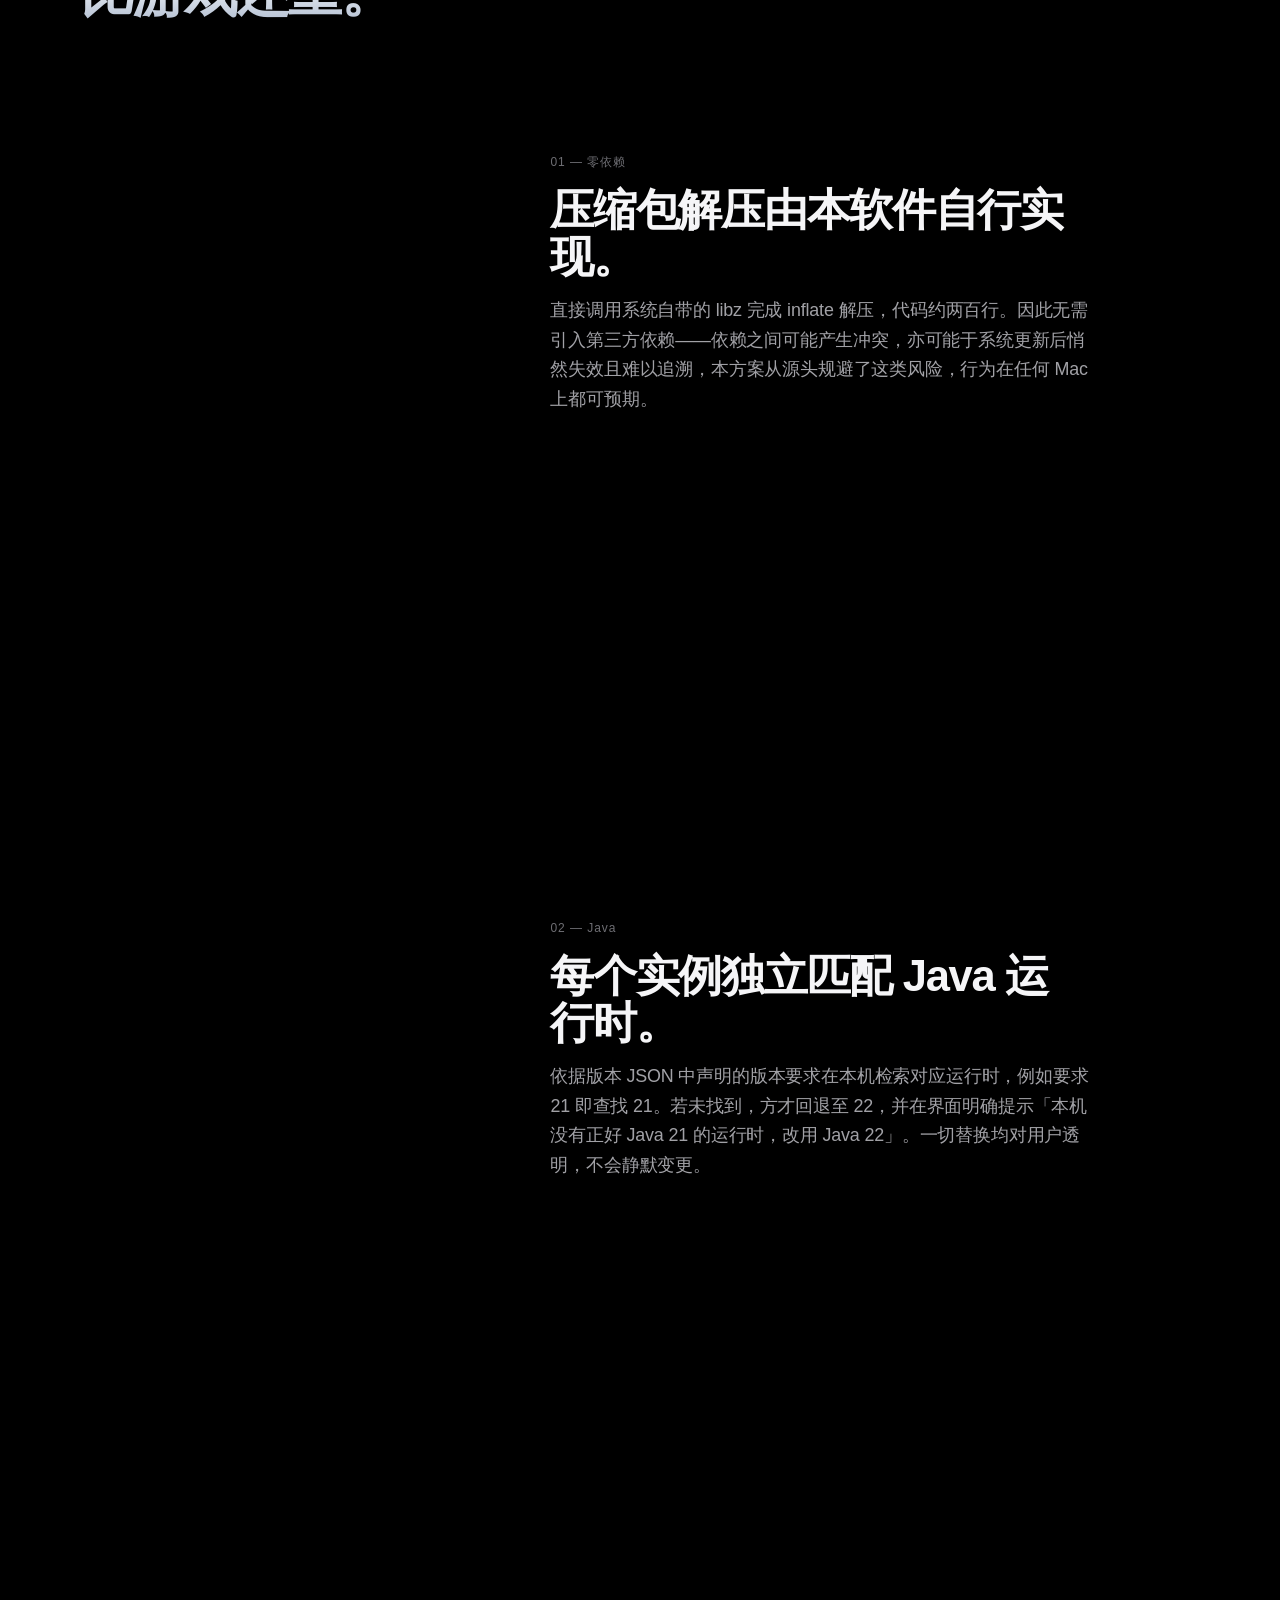
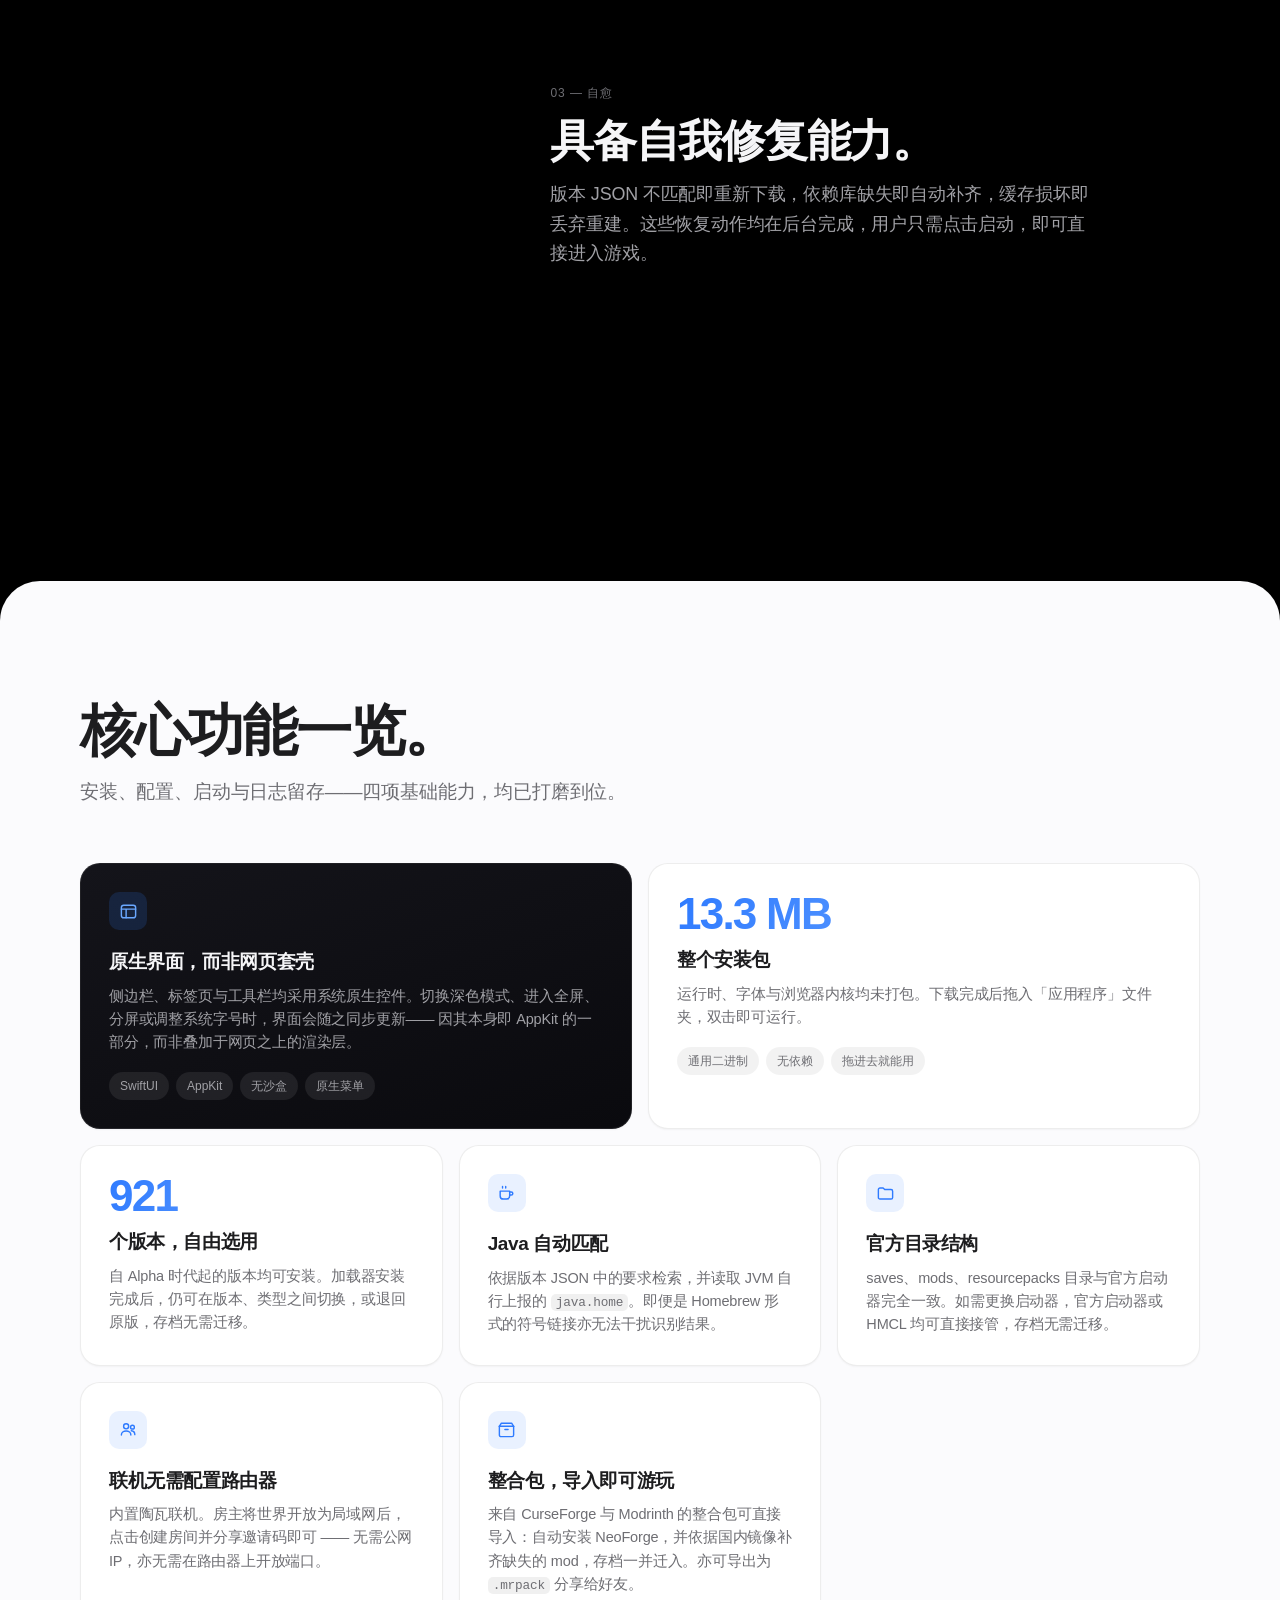
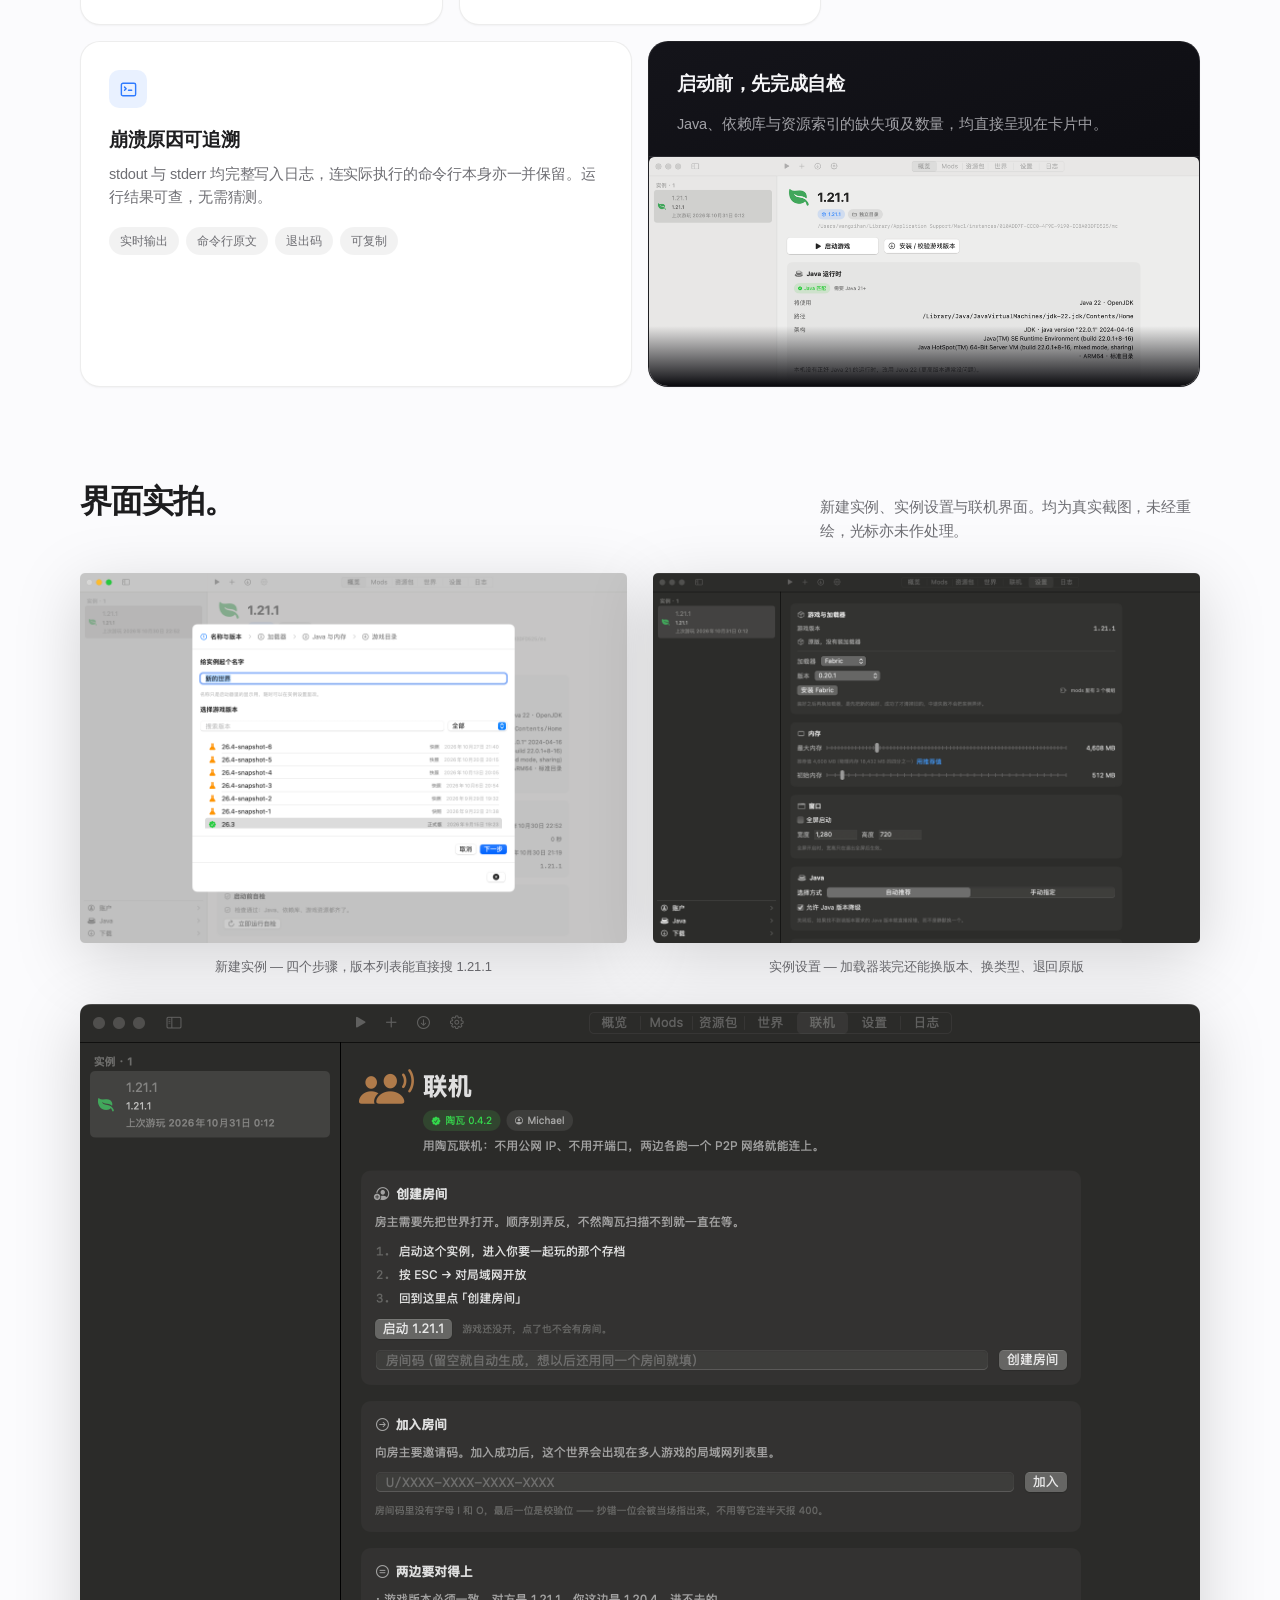
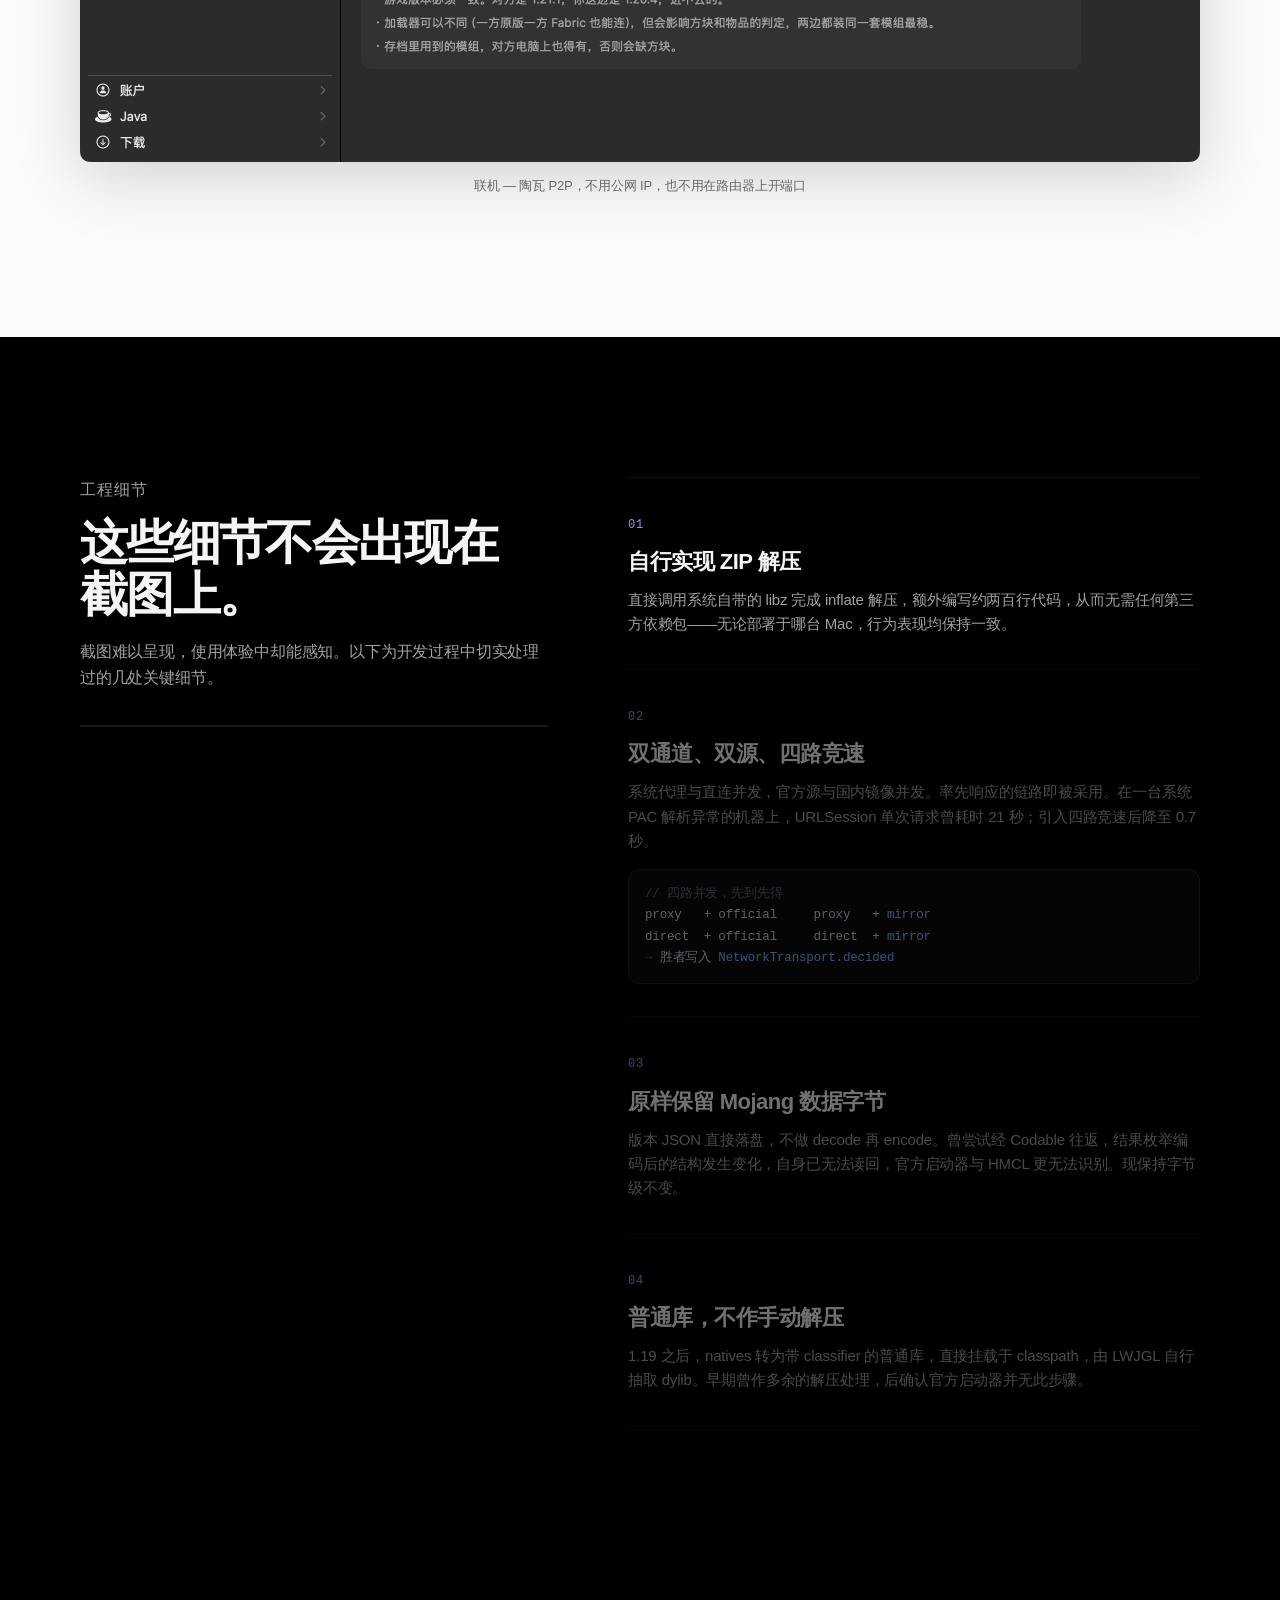
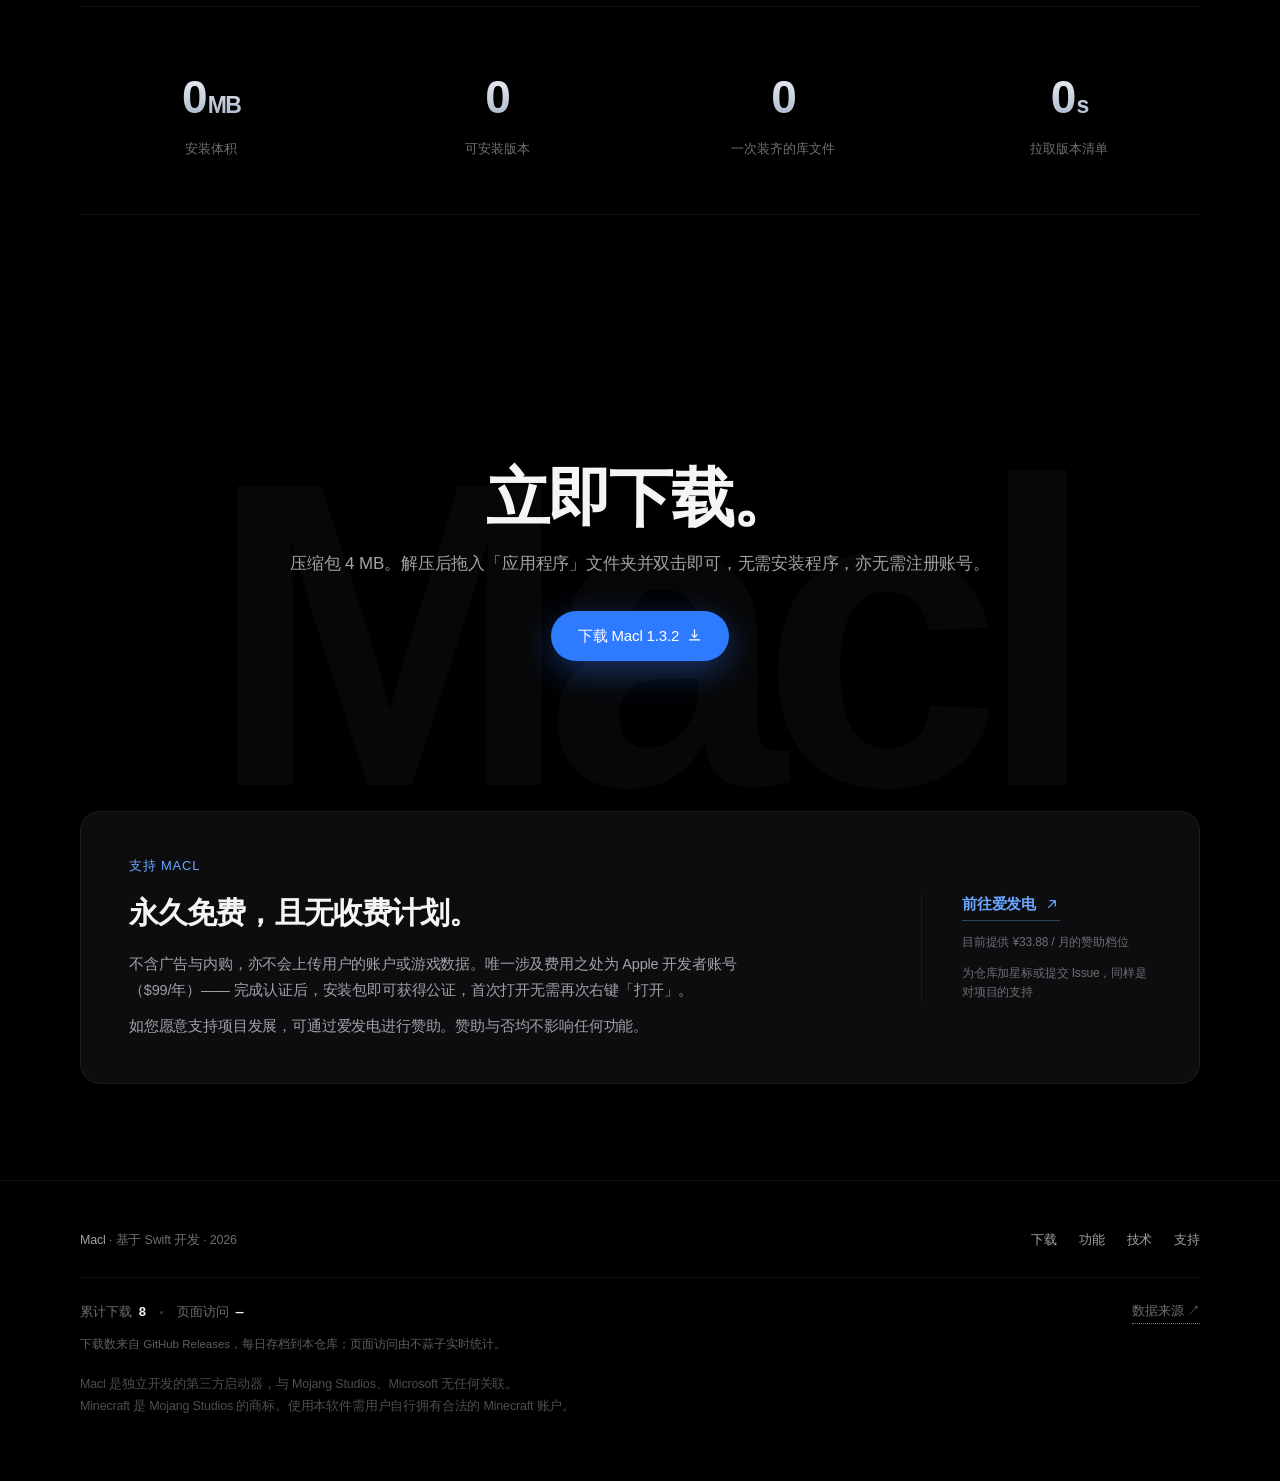
==== commit db3b62b1: "导航增加 apple-PC 官网入口" ====
--- a/index.html
+++ b/index.html
@@ -30,6 +30,7 @@
       <a href="#features">功能</a>
       <a href="#tech">技术</a>
       <a href="#numbers">规格</a>
+      <a href="https://apple-pc.github.io/home/">apple-PC</a>
     </div>
     <a class="nav-cta" href="download/">下载</a>
   </div>
